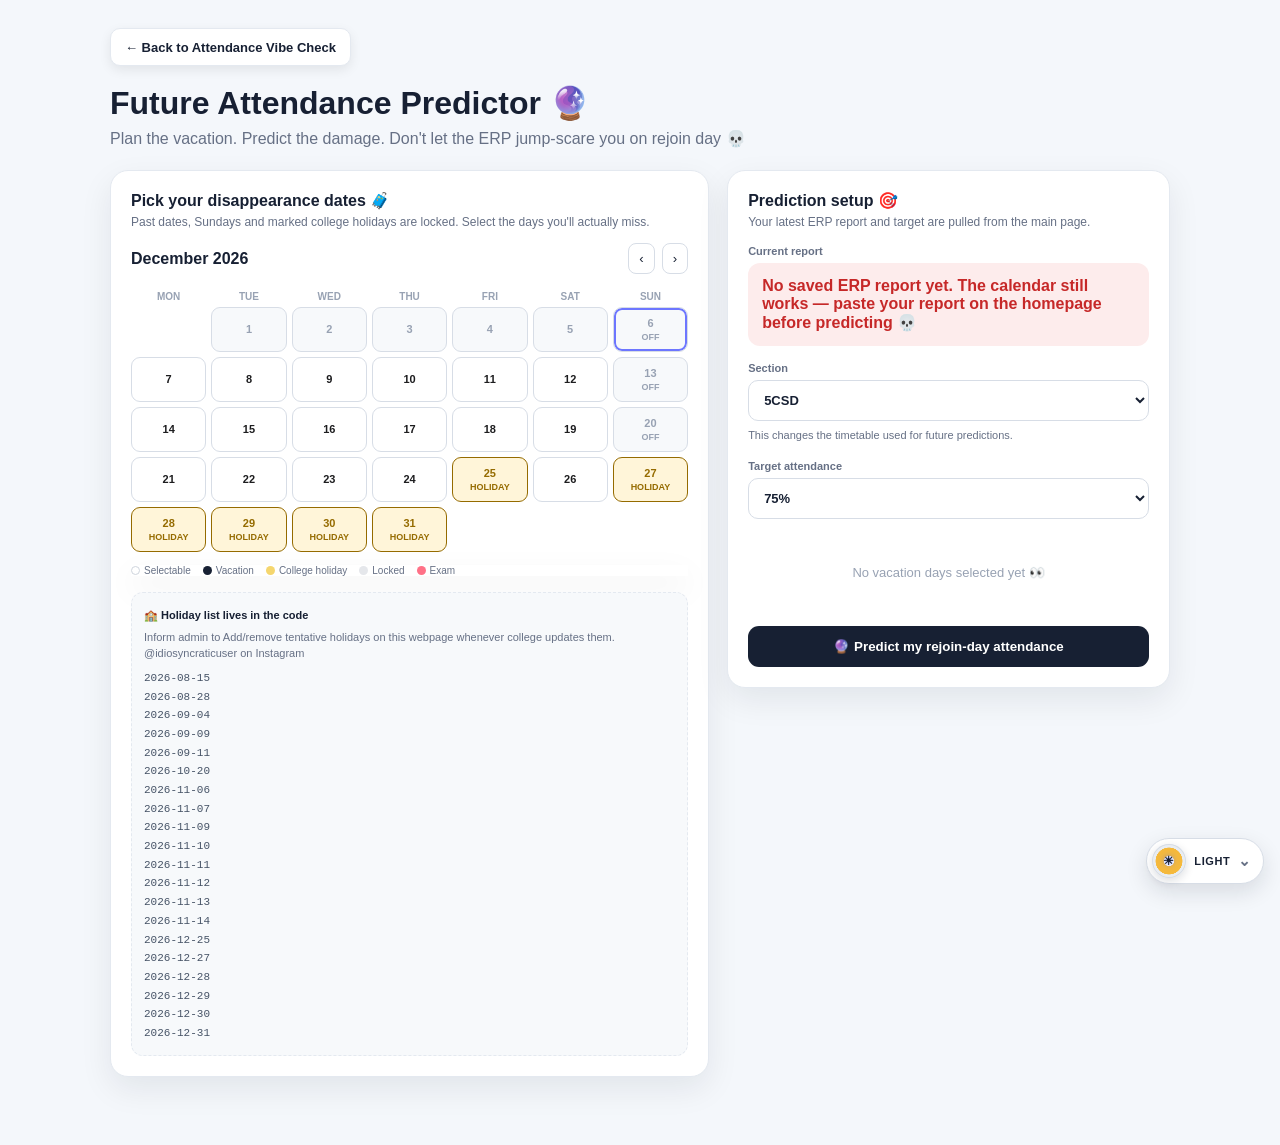
==== future_predictor.html @ 52fda9a0 "added cornhub theme" ====
<!doctype html>
<html lang="en">
  <head>
    <meta charset="UTF-8" />
    <meta name="viewport" content="width=device-width, initial-scale=1.0" />
    <title>Future Attendance Predictor 🔮</title>
    <link rel="icon" type="image/png" href="icon-512.png" />
    <link rel="apple-touch-icon" href="icon-512.png" />
    <link rel="manifest" href="manifest.json" />
    <meta name="theme-color" content="#172033" />
    <meta name="mobile-web-app-capable" content="yes" />
    <meta name="apple-mobile-web-app-capable" content="yes" />
    <script>!function(){try{var t=localStorage.getItem("attendanceVibeTheme");if(t==="night")t="dark";if(!["light","dark","iron-man","captain-america","thanos","cornhub"].includes(t))t=null}catch(e){}document.documentElement.dataset.theme=t||((matchMedia&&matchMedia("(prefers-color-scheme: dark)").matches)?"dark":"light");document.documentElement.classList.add("theme-booting")}();</script>
    <style>
      * {
        box-sizing: border-box;
      }
      body {
        margin: 0;
        font-family:
          Inter,
          Segoe UI,
          Arial,
          sans-serif;
        background: #f4f7fb;
        color: #172033;
      }
      .container {
        max-width: 1100px;
        margin: auto;
        padding: 28px 20px 50px;
      }
      .back {
        display: inline-block;
        color: #667085;
        text-decoration: none;
        font-size: 13px;
        font-weight: 700;
        margin-bottom: 18px;
      }
      h1 {
        margin: 0;
        font-size: 32px;
      }
      .subtitle {
        margin: 7px 0 22px;
        color: #667085;
      }
      .panel {
        background: white;
        border: 1px solid #e4e9f0;
        border-radius: 18px;
        padding: 20px;
        box-shadow: 0 5px 18px rgba(16, 24, 40, 0.06);
      }
      .grid {
        display: grid;
        grid-template-columns: 1.15fr 0.85fr;
        gap: 18px;
        align-items: start;
      }
      .section-title {
        font-size: 16px;
        font-weight: 800;
        margin-bottom: 5px;
      }
      .section-sub {
        font-size: 12px;
        color: #667085;
        margin-bottom: 14px;
      }
      .calendar-head {
        display: flex;
        justify-content: space-between;
        align-items: center;
        margin-bottom: 12px;
      }
      .month-title {
        font-weight: 800;
      }
      .month-buttons {
        display: flex;
        gap: 7px;
      }
      .month-buttons button {
        border: 1px solid #dfe4eb;
        background: #fff;
        border-radius: 8px;
        padding: 7px 10px;
        cursor: pointer;
      }
      .weekdays,
      .calendar {
        display: grid;
        grid-template-columns: repeat(7, 1fr);
        gap: 5px;
      }
      .weekdays div {
        text-align: center;
        font-size: 10px;
        font-weight: 800;
        color: #98a2b3;
        padding: 5px 0;
      }
      .day {
        min-height: 45px;
        border: 1px solid #e4e9f0;
        background: #fff;
        border-radius: 9px;
        cursor: pointer;
        display: flex;
        flex-direction: column;
        align-items: center;
        justify-content: center;
        font-size: 12px;
        font-weight: 700;
        position: relative;
      }
      .day:hover:not(.disabled) {
        border-color: #8c96ff;
        background: #f7f8ff;
      }
      .day.other {
        visibility: hidden;
        pointer-events: none;
      }
      .day.disabled {
        background: #f5f6f8;
        color: #b4bac4;
        cursor: not-allowed;
      }
      .day.today {
        box-shadow: inset 0 0 0 2px #6d76ff;
      }
      .day.selected {
        background: #172033;
        color: white;
        border-color: #172033;
      }
      .day.holiday {
        background: #fff5d9;
        color: #956b00;
        border-color: #efd88e;
        cursor: not-allowed;
      }
      .day small {
        font-size: 8px;
        margin-top: 2px;
        font-weight: 700;
      }
      .legend {
        display: flex;
        gap: 12px;
        flex-wrap: wrap;
        margin-top: 13px;
        font-size: 10px;
        color: #667085;
      }
      .dot {
        width: 9px;
        height: 9px;
        border-radius: 50%;
        display: inline-block;
        margin-right: 4px;
        vertical-align: -1px;
      }
      .dot.available {
        background: #fff;
        border: 1px solid #cfd5dd;
      }
      .dot.selected {
        background: #172033;
      }
      .dot.holiday {
        background: #f5d66e;
      }
      .dot.disabled {
        background: #e5e7eb;
      }
      .holiday-box {
        margin-top: 16px;
        padding: 12px;
        border-radius: 12px;
        background: #f8fafc;
        border: 1px dashed #d7dde6;
      }
      .holiday-box code {
        display: block;
        margin-top: 7px;
        font-size: 11px;
        line-height: 1.7;
        color: #475467;
        white-space: pre-wrap;
      }
      .note {
        font-size: 11px;
        color: #667085;
        line-height: 1.45;
        margin-top: 7px;
      }
      .field {
        margin-top: 16px;
      }
      label {
        display: block;
        font-size: 11px;
        color: #667085;
        font-weight: 800;
        margin-bottom: 6px;
      }
      select {
        width: 100%;
        padding: 11px;
        border: 1px solid #d7dde6;
        border-radius: 10px;
        background: #fff;
        font:
          700 13px Inter,
          Segoe UI,
          Arial,
          sans-serif;
        color: #172033;
      }
      .selected-list {
        margin-top: 16px;
        max-height: 185px;
        overflow: auto;
      }
      .selected-date {
        display: flex;
        justify-content: space-between;
        padding: 8px 0;
        border-bottom: 1px solid #edf0f3;
        font-size: 12px;
      }
      .selected-date span:last-child {
        color: #667085;
      }
      .run {
        width: 100%;
        border: 0;
        border-radius: 11px;
        padding: 13px;
        margin-top: 16px;
        background: #172033;
        color: white;
        font-weight: 800;
        cursor: pointer;
      }
      .run:hover {
        opacity: 0.92;
      }
      .empty {
        padding: 30px 10px;
        text-align: center;
        color: #98a2b3;
        font-size: 13px;
      }
      .result {
        margin-top: 18px;
      }
      .hero {
        display: grid;
        grid-template-columns: 1fr 1fr 1fr;
        gap: 10px;
        margin-bottom: 14px;
      }
      .stat {
        background: #f7f9fb;
        border-radius: 12px;
        padding: 13px;
      }
      .stat small {
        display: block;
        color: #667085;
        font-size: 10px;
        margin-bottom: 4px;
      }
      .stat b {
        font-size: 20px;
      }
      .status {
        padding: 14px;
        border-radius: 12px;
        font-weight: 800;
        margin-bottom: 14px;
      }
      .safe {
        background: #e8f7ee;
        color: #138a45;
      }
      .danger {
        background: #fdecec;
        color: #c62828;
      }
      .warn {
        background: #fff5d9;
        color: #956b00;
      }
      .roast {
        padding: 12px;
        border-radius: 11px;
        background: #172033;
        color: white;
        font-size: 12px;
        font-weight: 800;
        text-align: center;
        margin-bottom: 14px;
      }
      .report-title {
        font-weight: 800;
        margin: 20px 0 10px;
      }
      .cards {
        display: grid;
        grid-template-columns: repeat(auto-fit, minmax(300px, 1fr));
        gap: 12px;
      }
      .card {
        background: #fff;
        border: 1px solid #e4e9f0;
        border-radius: 15px;
        padding: 14px;
        display: grid;
        grid-template-rows: 72px 135px auto;
        overflow: hidden;
      }
      .card-top {
        display: grid;
        grid-template-columns: minmax(0, 1fr) auto;
        gap: 8px;
        min-width: 0;
      }
      .code {
        font-size: 10px;
        color: #667085;
        font-weight: 800;
      }
      .name {
        font-size: 14px;
        font-weight: 800;
        line-height: 1.25;
        height: 38px;
        overflow: hidden;
        display: -webkit-box;
        -webkit-line-clamp: 2;
        -webkit-box-orient: vertical;
      }
      .type {
        font-size: 10px;
        color: #667085;
        margin-top: 3px;
      }
      .badge {
        font-size: 9px;
        font-weight: 800;
        padding: 5px 7px;
        border-radius: 999px;
        height: max-content;
        white-space: nowrap;
      }
      .badge.safe {
        background: #e8f7ee;
        color: #138a45;
      }
      .badge.danger {
        background: #fdecec;
        color: #c62828;
      }
      .chart-row {
        display: grid;
        grid-template-columns: 112px 1fr;
        align-items: center;
        gap: 12px;
        border-top: 1px solid #edf0f3;
        border-bottom: 1px solid #edf0f3;
      }
      .donut {
        width: 108px;
        height: 108px;
        border-radius: 50%;
        position: relative;
      }
      .donut:after {
        content: "";
        position: absolute;
        inset: 13px;
        background: white;
        border-radius: 50%;
      }
      .donut-text {
        position: absolute;
        inset: 0;
        display: flex;
        align-items: center;
        justify-content: center;
        z-index: 2;
        font-size: 14px;
        font-weight: 800;
        white-space: nowrap;
      }
      .metric {
        display: flex;
        justify-content: space-between;
        gap: 7px;
        margin: 6px 0;
        font-size: 11px;
      }
      .metric span {
        color: #667085;
      }
      .metric b {
        white-space: nowrap;
      }
      .progress {
        height: 7px;
        background: #edf0f3;
        border-radius: 20px;
        overflow: hidden;
        margin-top: 8px;
      }
      .progress div {
        height: 100%;
        border-radius: 20px;
      }
      .action {
        display: grid;
        grid-template-columns: 1fr 1fr;
        gap: 7px;
        padding-top: 10px;
      }
      .action-box {
        background: #f7f9fb;
        border-radius: 10px;
        padding: 9px;
        min-height: 54px;
      }
      .action-box small {
        display: block;
        color: #667085;
        font-size: 9px;
        margin-bottom: 3px;
      }
      .action-box strong {
        font-size: 12px;
      }
      .footer-note {
        margin-top: 18px;
        font-size: 10px;
        color: #98a2b3;
        line-height: 1.5;
      }
      @media (max-width: 800px) {
        .grid {
          grid-template-columns: 1fr;
        }
      }
      @media (max-width: 520px) {
        .container {
          padding: 20px 13px 40px;
        }
        h1 {
          font-size: 27px;
        }
        .hero {
          grid-template-columns: 1fr 1fr;
        }
        .cards {
          grid-template-columns: 1fr;
        }
        .day {
          min-height: 40px;
        }
      }
      .day.exam{
    background:#21151a;
    color:#ff7187;
    border-color:#61303b;
}

.day.exam:hover{
    background:#2b1920;
    border-color:#ff5570;
}

.day.exam small{
    font-size:10px;
    margin-top:2px;
}
/* Calendar visibility + exam dates */

.calendar .day{
    position:relative !important;
    display:flex !important;
    flex-direction:column !important;
    align-items:center !important;
    justify-content:center !important;
    color:#1d1d1f !important;
    background:#ffffff !important;
    font-size:11px !important;
    font-weight:750 !important;
    line-height:1 !important;
}

.calendar .day span{
    display:block !important;
    color:#1d1d1f !important;
    font-size:11px !important;
    font-weight:750 !important;
}

.calendar .day small{
    display:block !important;
    margin-top:4px !important;
    font-size:9px !important;
    line-height:1 !important;
}

/* Locked dates */

.calendar .day.disabled{
    color:#a5a8af !important;
    background:#f0f1f3 !important;
}

.calendar .day.disabled span{
    color:#a5a8af !important;
}

/* College holidays */

.calendar .day.holiday{
    color:#80651d !important;
    background:#fff8dc !important;
    border-color:#e6d27c !important;
}

.calendar .day.holiday span{
    color:#80651d !important;
}

/* 💀 EXAM DAYS */

.calendar .day.exam{
    color:#b52f48 !important;
    background:#fff0f3 !important;
    border-color:#ff9aac !important;
    cursor:not-allowed !important;
}

.calendar .day.exam span{
    color:#b52f48 !important;
}

.calendar .day.exam small{
    font-size:11px !important;
}

.calendar .day.exam:hover{
    background:#fff0f3 !important;
    transform:none !important;
}

/* Selected vacation */

.calendar .day.selected,
.calendar .day.selected span{
    color:#ffffff !important;
    background:#171a22 !important;
}

.calendar .day.selected small{
    color:#ffffff !important;
}
.exam-dot{
    background:#ff7187;
}
    </style>
    <link rel="stylesheet" href="theme.css" />
  </head>
  <body>
    <div class="container">
      <a class="back" href="index.html">← Back to Attendance Vibe Check</a>
      <h1>Future Attendance Predictor 🔮</h1>
      <p class="subtitle">
        Plan the vacation. Predict the damage. Don't let the ERP jump-scare you
        on rejoin day 💀
      </p>

      <div class="grid">
        <section class="panel">
          <div class="section-title">Pick your disappearance dates 🧳</div>
          <div class="section-sub">
            Past dates, Sundays and marked college holidays are locked. Select
            the days you'll actually miss.
          </div>

          <div class="calendar-head">
            <div id="monthTitle" class="month-title"></div>
            <div class="month-buttons">
              <button onclick="changeMonth(-1)">‹</button>
              <button onclick="changeMonth(1)">›</button>
            </div>
          </div>
          <div class="weekdays">
            <div>MON</div>
            <div>TUE</div>
            <div>WED</div>
            <div>THU</div>
            <div>FRI</div>
            <div>SAT</div>
            <div>SUN</div>
          </div>
          <div id="calendar" class="calendar"></div>

          <div class="legend">
            <span><i class="dot available"></i>Selectable</span>
            <span><i class="dot selected"></i>Vacation</span>
            <span><i class="dot holiday"></i>College holiday</span>
            <span><i class="dot disabled"></i>Locked</span>
            <span><i class="dot exam-dot"></i>Exam</span>
          </div>

          <div class="holiday-box">
            <b style="font-size: 11px">🏫 Holiday list lives in the code</b>
            <div class="note">
              Inform admin to Add/remove tentative holidays on this webpage whenever college
              updates them. @idiosyncraticuser on Instagram
            </div>
            <code id="holidayPreview"></code>
          </div>
        </section>

        <section class="panel">
          <div class="section-title">Prediction setup 🎯</div>
          <div class="section-sub">
            Your latest ERP report and target are pulled from the main page.
          </div>

          <div class="field">
            <label>Current report</label>
            <div id="reportStatus" class="status warn">
              Checking your saved attendance...
            </div>
            <div id="storageHint" class="note" style="display: none"></div>
          </div>

          <div class="field">
            <label>Section</label>
            <select id="sectionSelect">
              <option value="5CSD">5CSD</option>
              <option value="5CSE">5CSE</option>
            </select>
            <div class="note">
              This changes the timetable used for future predictions.
            </div>
          </div>

          <div class="field">
            <label>Target attendance</label>
            <select id="targetSelect">
              <option value="75">75%</option>
              <option value="80">80%</option>
              <option value="85">85%</option>
              <option value="90">90%</option>
              <option value="95">95%</option>
              <option value="custom">Custom</option>
            </select>
          </div>

          <div class="selected-list" id="selectedList"></div>
          <button class="run" onclick="predict()">
            🔮 Predict my rejoin-day attendance
          </button>
        </section>
      </div>

      <div id="result" class="result"></div>
    </div>

    <script src="theme.js"></script>
    <script>
      // ================================
      // EDIT THIS LIST WHEN COLLEGE ADDS
      // OR REMOVES A HOLIDAY.
      // Format: YYYY-MM-DD
      // ================================
      const COLLEGE_HOLIDAYS = [
        "2026-08-15",
        "2026-08-28",
        "2026-09-04",
        "2026-09-09",
        "2026-09-11",
        "2026-10-20",
        "2026-11-06",
        "2026-11-07",
        "2026-11-09",
        "2026-11-10",
        "2026-11-11",
        "2026-11-12",
        "2026-11-13",
        "2026-11-14",
        "2026-12-25",
        "2026-12-27",
        "2026-12-28",
        "2026-12-29",
        "2026-12-30",
        "2026-12-31",
    ];
      
      const EXAM_DATES = [
        "2026-09-07",
        "2026-09-08",
        "2026-09-10",
        
      ];

      // Your approved 30-hour weekly timetable.
      // Labs are 2 hr except ITR Lab = 1 hr.
      const TIMETABLES = {
        "5CSD": {
          1: [
            ["CSUP521", "Lab", 2],
            ["CRT", "Lab", 2],
            ["CSUL503", "Lecture", 1],
            ["CSUL511", "Lecture", 1],
          ],
          2: [
            ["CSUL504", "Lecture", 1],
            ["CSUL501", "Lecture", 1],
            ["CSUL502", "Lecture", 1],
            ["CRT", "Lab", 2],
          ],
          3: [
            ["CSUL511", "Lecture", 1],
            ["CSUL503", "Lecture", 1],
            ["CSUP522", "Lab", 2],
          ],
          4: [
            ["CSUL511", "Lecture", 1],
            ["CSUL501", "Lecture", 1],
            ["CSUL504", "Lecture", 1],
            ["CSUP520", "Lab", 2],
            ["CEUL560.1", "Lecture", 1],
          ],
          5: [
            ["CSUL501", "Lecture", 1],
            ["CSUT530", "Lab", 1],
            ["CSUL503", "Lecture", 1],
            ["CSUL502", "Lecture", 1],
            ["CEUL560.1", "Lecture", 1],
          ],
          6: [
            ["CRT", "Lab", 2],
            ["CSUL502", "Lecture", 1],
            ["CEUL560.1", "Lecture", 1],
          ],
        },
        "5CSE": {
          1: [
            ["CSUL501", "Lecture", 1],
            ["CSUL511", "Lecture", 1],
            ["CSUL502", "Lecture", 1],
            ["CRT", "Lab", 2],
          ],
          2: [
            ["CSUL503", "Lecture", 1],
            ["CSUL511", "Lecture", 1],
            ["CRT", "Lab", 2],
            ["CSUP522", "Lab", 2],
          ],
          3: [
            ["CSUP521", "Lab", 2],
            ["CSUL511", "Lecture", 1],
          ],
          4: [
            ["CSUL501", "Lecture", 1],
            ["CSUL503", "Lecture", 1],
            ["CSUT530", "Lab", 1],
            ["CRT", "Lab", 2],
            ["CEUL560.1", "Lecture", 1],
          ],
          5: [
            ["CSUL503", "Lecture", 1],
            ["CSUL502", "Lecture", 1],
            ["CSUL501", "Lecture", 1],
            ["CSUL504", "Lecture", 1],
            ["CEUL560.1", "Lecture", 1],
          ],
          6: [
            ["CSUP520", "Lab", 2],
            ["CSUL504", "Lecture", 1],
            ["CSUL502", "Lecture", 1],
            ["CEUL560.1", "Lecture", 1],
          ],
        },
      };

      function safeGet(key, fallback = null) {
        try {
          const value = localStorage.getItem(key);
          return value === null ? fallback : value;
        } catch (error) {
          console.warn("Storage read failed:", error);
          return fallback;
        }
      }
      function safeSet(key, value) {
        try {
          localStorage.setItem(key, value);
          return true;
        } catch (error) {
          console.warn("Storage write failed:", error);
          return false;
        }
      }
      function loadSavedSubjects() {
        try {
          const raw = safeGet("attendanceVibeSubjects", "[]");
          const parsed = JSON.parse(raw || "[]");
          return Array.isArray(parsed) ? parsed : [];
        } catch (error) {
          console.warn("Could not read saved attendance:", error);
          return [];
        }
      }
      function loadSavedTarget() {
        const raw = Number(safeGet("attendanceVibeTarget", "75"));
        return Number.isFinite(raw) && raw > 0 && raw <= 100 ? raw : 75;
      }
      const savedSubjects = loadSavedSubjects();
      let target = loadSavedTarget();
      let selectedSection = safeGet("attendanceVibeSection", "5CSD");
      if (!TIMETABLES[selectedSection]) selectedSection = "5CSD";
      let selectedDates = new Set();
      let viewDate = new Date();
      viewDate.setDate(1);

      let targetSelect = null;

      function localKey(d) {
        const y = d.getFullYear(),
          m = String(d.getMonth() + 1).padStart(2, "0"),
          day = String(d.getDate()).padStart(2, "0");
        return `${y}-${m}-${day}`;
      }
      function today() {
        const d = new Date();
        d.setHours(0, 0, 0, 0);
        return d;
      }
      function isSunday(d) {
        return d.getDay() === 0;
      }
      function isHoliday(key) {
        return COLLEGE_HOLIDAYS.includes(key);
      }
      function isBeforeToday(d) {
        return d < today();
      }

      function renderCalendar(){
    const year=viewDate.getFullYear();
    const month=viewDate.getMonth();

    document.getElementById("monthTitle").textContent=
        viewDate.toLocaleString("en-IN",{month:"long",year:"numeric"});

    const calendar=document.getElementById("calendar");
    calendar.innerHTML="";

    const first=new Date(year,month,1);
    const mondayIndex=(first.getDay()+6)%7;
    const days=new Date(year,month+1,0).getDate();

    // Empty cells before the first day of the month
    for(let i=0;i<mondayIndex;i++){
        const blank=document.createElement("div");
        blank.className="day other";
        calendar.appendChild(blank);
    }

    // Calendar dates
    for(let day=1;day<=days;day++){
        const d=new Date(year,month,day);
        d.setHours(0,0,0,0);

        const key=localKey(d);

        const cell=document.createElement("button");
        cell.className="day";

        const holiday=isHoliday(key);
        const exam=EXAM_DATES.includes(key);
        const sunday=isSunday(d);
        const past=isBeforeToday(d);

        /*
         * Locked dates:
         * - Past dates
         * - Sundays
         * - College holidays
         * - Exam dates
         */
        const disabled=past||sunday||holiday||exam;

        // Today marker
        if(key===localKey(today())){
            cell.classList.add("today");
        }

        // Show date + special marker
        if(holiday){
            cell.classList.add("holiday");
            cell.innerHTML=`
                <span>${day}</span>
                <small>HOLIDAY</small>
            `;
        }else if(exam){
            cell.classList.add("exam");
            cell.innerHTML=`
                <span>${day}</span>
                <small>💀</small>
            `;
        }else if(sunday){
            cell.classList.add("disabled");
            cell.innerHTML=`
                <span>${day}</span>
                <small>OFF</small>
            `;
        }else if(past){
            cell.classList.add("disabled");
            cell.innerHTML=`
                <span>${day}</span>
            `;
        }else{
            cell.innerHTML=`
                <span>${day}</span>
            `;
        }

        // Selected vacation day
        if(selectedDates.has(key)){
            cell.classList.add("selected");
        }

        // Only selectable dates get a click handler
        if(!disabled){
            cell.onclick=()=>{
                if(selectedDates.has(key)){
                    selectedDates.delete(key);
                }else{
                    selectedDates.add(key);
                }

                renderCalendar();
                renderSelected();
            };
        }else{
            cell.disabled=true;
        }

        calendar.appendChild(cell);
    }

    // Holiday list preview
    document.getElementById("holidayPreview").textContent=
        COLLEGE_HOLIDAYS.length
            ? COLLEGE_HOLIDAYS.join("\n")
            : "No holidays marked.";
}
      function changeMonth(delta) {
        const next = new Date(
          viewDate.getFullYear(),
          viewDate.getMonth() + delta,
          1,
        );
        const min = new Date(today().getFullYear(), today().getMonth(), 1);
        if (next < min) return;
        viewDate = next;
        renderCalendar();
      }

      function getTarget() {
        if (targetSelect.value === "custom") {
          const v = Number(
            prompt("Enter target attendance %:", String(target)),
          );
          if (v > 0 && v <= 100) {
            target = v;
            safeSet("attendanceVibeTarget", String(target));
          }
          return target;
        }
        target = Number(targetSelect.value);
        safeSet("attendanceVibeTarget", String(target));
        return target;
      }

      function initSectionSelect() {
        const sectionSelect = document.getElementById("sectionSelect");
        if (!sectionSelect) return;
        sectionSelect.value = selectedSection;
        sectionSelect.addEventListener("change", () => {
          selectedSection = sectionSelect.value;
          safeSet("attendanceVibeSection", selectedSection);
          renderCalendar();
          renderSelected();
          document.getElementById("result").innerHTML = "";
        });
      }

      function initTargetSelect() {
        targetSelect = document.getElementById("targetSelect");
        if (!targetSelect) return;
        if ([75, 80, 85, 90, 95].includes(target))
          targetSelect.value = String(target);
        else targetSelect.value = "custom";
        targetSelect.addEventListener("change", () => getTarget());
      }

      function renderSelected() {
        const box = document.getElementById("selectedList");
        const keys = [...selectedDates].sort();
        if (!keys.length) {
          box.innerHTML =
            '<div class="empty">No vacation days selected yet 👀</div>';
          return;
        }
        box.innerHTML = keys
          .map((key) => {
            const d = new Date(key + "T00:00:00");
            const weekday = d.toLocaleString("en-IN", { weekday: "short" });
            const classes =
              TIMETABLES[selectedSection][((d.getDay() + 6) % 7) + 1] || [];
            const hours = classes
              .filter((c) => c[0] !== "OPEN_ELECTIVE")
              .reduce((a, c) => a + c[2], 0);
            return `<div class="selected-date"><span>${weekday}, ${d.toLocaleDateString("en-IN", { day: "numeric", month: "short" })}</span><span>${hours} hr absent 💀</span></div>`;
          })
          .join("");
      }

      function findSubject(code) {
        const wanted = code.toLowerCase();
        return savedSubjects.find(
          (s) => String(s.code).toLowerCase() === wanted,
        );
      }

      function baseStats(s) {
        const attended = s.present + s.od + s.makeup;
        const total = s.present + s.od + s.absent;
        return { attended, total };
      }
      function calcFuture() {
        const selected = [...selectedDates].sort();
        const lastVacation = selected.length
          ? new Date(selected[selected.length - 1] + "T00:00:00")
          : null;
        const startDate = today();
        startDate.setDate(startDate.getDate() + 1); // ERP already contains today's report.

        const future = new Map();
        let futureAttendedHours = 0;
        let missedHours = 0;

        function addSubject(code, type, hours, kind, dateKey) {
          if (!future.has(code)) {
            future.set(code, { attended: 0, missed: 0, type, days: [] });
          }
          const item = future.get(code);
          if (kind === "attended") {
            item.attended += hours;
          } else {
            item.missed += hours;
          }
          item.days.push({ date: dateKey, hours, kind });
        }

        if (lastVacation && startDate <= lastVacation) {
          const cursor = new Date(startDate);
          while (cursor <= lastVacation) {
            const key = localKey(cursor);
            const jsDay = cursor.getDay();
            const dayNumber = jsDay === 0 ? 7 : jsDay;

            // Sundays and college holidays have no classes/attendance impact.
            if(jsDay!==0&&!isHoliday(key)&&!EXAM_DATES.includes(key)){
              const isSelected = selectedDates.has(key);
              const classes = TIMETABLES[selectedSection][dayNumber] || [];

              classes.forEach(([code, type, hours]) => {
                if (isSelected) {
                  missedHours += hours;
                  addSubject(code, type, hours, "missed", key);
                } else {
                  futureAttendedHours += hours;
                  addSubject(code, type, hours, "attended", key);
                }
              });
            }
            cursor.setDate(cursor.getDate() + 1);
          }
        }

        const projected = savedSubjects.map((s) => {
          const base = baseStats(s);
          const item = future.get(s.code) || { attended: 0, missed: 0 };
          const predictedAttended = base.attended + item.attended;
          const predictedTotal = base.total + item.attended + item.missed;
          const pct = predictedTotal
            ? (predictedAttended / predictedTotal) * 100
            : 0;

          return {
            ...s,
            currentAttended: base.attended,
            currentTotal: base.total,
            futureAttended: item.attended,
            missed: item.missed,
            attended: predictedAttended,
            total: predictedTotal,
            pct,
          };
        });

        const currentAttended = savedSubjects.reduce(
          (a, s) => a + baseStats(s).attended,
          0,
        );
        const currentTotal = savedSubjects.reduce(
          (a, s) => a + baseStats(s).total,
          0,
        );

        const predictedAttended = currentAttended + futureAttendedHours;
        const predictedTotal = currentTotal + futureAttendedHours + missedHours;
        const aggregate = predictedTotal
          ? (predictedAttended / predictedTotal) * 100
          : 0;

        return {
          projected,
          aggregate,
          missedHours,
          futureAttendedHours,
          currentAttended,
          currentTotal,
          predictedAttended,
          predictedTotal,
        };
      }

      function nextRejoinDate() {
        if (!selectedDates.size) return null;
        const latest = [...selectedDates].sort().pop();
        const d = new Date(latest + "T00:00:00");
        d.setDate(d.getDate() + 1);
        while(
    isSunday(d)||
    isHoliday(localKey(d))||
    EXAM_DATES.includes(localKey(d))
){
    d.setDate(d.getDate()+1);
}
        return d;
      }

      function roast(aggregate, atRisk) {
        if (atRisk > 0)
          return [
            "BRO YOUR VACATION JUST COOKED A LAB 💀",
            "Vacation itinerary: fun. Attendance itinerary: ICU 😭",
            "The ERP is about to ruin the post-vacation mood 🚨",
          ][Math.floor(Math.random() * 3)];
        if (aggregate >= target)
          return [
            "Vacation approved by the Attendance Department™ 🗿",
            "Go touch grass. The attendance math survives 😮‍💨",
            "Holiday arc unlocked without academic consequences 😭",
          ][Math.floor(Math.random() * 3)];
        return [
          "Bro planned a vacation and accidentally planned an academic downfall 💀",
          "That vacation has consequences 😭",
          "The beach is calling. So is the attendance shortage 🚨",
        ][Math.floor(Math.random() * 3)];
      }

      function predict() {
        if (!savedSubjects.length) {
          document.getElementById("result").innerHTML =
            '<div class="status danger">Paste your latest ERP report on the homepage first 💀</div>';
          return;
        }
        if (!selectedDates.size) {
          document.getElementById("result").innerHTML =
            '<div class="status warn">Pick at least one day to disappear first 👀</div>';
          return;
        }

        const data = calcFuture();
        const rejoin = nextRejoinDate();
        const overall = data.aggregate;
        const labRisk = data.projected.filter(
          (s) => /lab/i.test(s.type) && s.pct < target,
        );
        const debarred = data.projected.filter((s) => {
          const lecture = /lecture/i.test(s.type);
          return /lab/i.test(s.type)
            ? s.pct < target
            : overall < target && s.pct < target;
        });

        const dateText = rejoin
          ? rejoin.toLocaleDateString("en-IN", {
              weekday: "long",
              day: "numeric",
              month: "long",
            })
          : "—";

        const cards = data.projected
          .map((s) => {
            const debar = /lab/i.test(s.type)
              ? s.pct < target
              : overall < target && s.pct < target;
            const color = debar ? "#e5484d" : "#22a85a";
            const badge = debar
              ? "DEBARRED 💀"
              : s.pct < target
                ? "Below target, still safe 😮‍💨"
                : "W • You're chilling 😮‍💨";
            return `<article class="card">
            <div class="card-top">
                <div><div class="code">${s.code}</div><div class="name">${s.name}</div><div class="type">${s.type}</div></div>
                <div class="badge ${debar ? "danger" : "safe"}">${badge}</div>
            </div>
            <div class="chart-row">
                <div class="donut" style="background:conic-gradient(${color} ${Math.min(s.pct, 100)}%,#e9edf2 0)">
                    <div class="donut-text">${s.pct.toFixed(2)}%</div>
                </div>
                <div>
                    <div class="metric"><span>Predicted present</span><b>${s.attended} hr</b></div>
                    <div class="metric"><span>Future attended</span><b>+${s.futureAttended} hr</b></div>
                    <div class="metric"><span>Vacation absent</span><b>${s.missed} hr</b></div>
                    <div class="metric"><span>Predicted total</span><b>${s.total} hr</b></div>
                    <div class="progress"><div style="width:${Math.min(s.pct, 100)}%;background:${color}"></div></div>
                </div>
            </div>
            <div class="action">
                <div class="action-box"><small>Current → Predicted</small><strong>${s.currentTotal ? ((s.currentAttended / s.currentTotal) * 100).toFixed(2) : "0.00"}% → ${s.pct.toFixed(2)}%</strong></div>
                <div class="action-box"><small>${debar ? "Why you're cooked" : "Status"}</small><strong>${debar ? (/lab/i.test(s.type) ? "Lab <75%" : "Aggregate <75% + subject <75%") : "Safe"}</strong></div>
            </div>
        </article>`;
          })
          .join("");

        document.getElementById("result").innerHTML = `
        <div class="hero">
            <div class="stat"><small>Predicted aggregate</small><b>${overall.toFixed(2)}%</b></div>
            <div class="stat"><small>Future classes attended</small><b>${data.futureAttendedHours} hr</b></div>
            <div class="stat"><small>Vacation damage</small><b>${data.missedHours} hr</b></div>
        </div>
        <div class="status safe" style="margin-bottom:14px">
            📅 Assuming you attend every scheduled class you didn't select as leave, from tomorrow until your last vacation day.
            Rejoin: <b>${dateText}</b>
        </div>
        <div class="status ${labRisk.length || overall < target ? "danger" : "safe"}">
            ${labRisk.length ? `🚨 ${labRisk.length} lab${labRisk.length > 1 ? "s" : ""} below ${target}% — DEBARMENT ALERT.` : overall < target ? `💀 Aggregate falls below ${target}% — you're debarred.` : `😮‍💨 Aggregate survives ${target}%. Vacation damage contained.`}
        </div>
        <div class="roast">${roast(overall, labRisk.length)}</div>
        <div class="report-title">Predicted ERP on rejoin day 📋</div>
        <div class="cards">${cards}</div>
        <div class="footer-note">
            Calculation assumes the ERP report already includes today's attendance. From tomorrow through your last selected vacation date, every scheduled class you did NOT select as leave is assumed attended; selected scheduled classes become absent.
            College holidays contribute 0 hours. Sundays are disabled. Open-elective hours are temporarily excluded until elective ERP codes are configured. Lectures below ${target}% are only debarred when aggregate is also below ${target}%; labs must individually stay at ${target}%+.
        </div>`;
      }

      function initFuturePredictor() {
        try {
          initSectionSelect();
          initTargetSelect();
          renderCalendar();
          renderSelected();

          const reportStatus = document.getElementById("reportStatus");
          if (!savedSubjects.length) {
            reportStatus.className = "status danger";
            reportStatus.textContent =
              "No saved ERP report yet. The calendar still works — paste your report on the homepage before predicting 💀";
          } else {
            reportStatus.className = "status safe";
            reportStatus.textContent = `Loaded ${savedSubjects.length} subjects from your latest report 😮‍💨`;
          }

          try {
            localStorage.setItem("__attendance_test", "1");
            localStorage.removeItem("__attendance_test");
          } catch (error) {
            const hint = document.getElementById("storageHint");
            hint.style.display = "block";
            hint.textContent =
              "⚠️ Local storage is blocked in this browser/PWA. Open both pages from the same GitHub Pages site.";
          }
        } catch (error) {
          console.error("Future Predictor initialization error:", error);
          const status = document.getElementById("reportStatus");
          if (status) {
            status.className = "status danger";
            status.textContent =
              "Predictor hit an error while loading. Refresh once. If it persists, open the site from GitHub Pages rather than an old cached PWA.";
          }
          const calendar = document.getElementById("calendar");
          if (calendar) {
            calendar.innerHTML =
              '<div style="grid-column:1/-1;padding:20px;text-align:center;color:#c62828;font-size:12px">Calendar could not initialize.</div>';
          }
        }
      }

      if (document.readyState === "loading") {
        document.addEventListener("DOMContentLoaded", initFuturePredictor);
      } else {
        initFuturePredictor();
      }
    </script>
  </body>
</html>
---- theme.css ----
/* Theme tokens and visual overrides. The page-specific CSS remains responsible for layout. */
:root {
  --avc-bg: #f4f7fb;
  --avc-surface: #ffffff;
  --avc-surface-alt: #f7f9fb;
  --avc-text: #172033;
  --avc-muted: #667085;
  --avc-faint: #98a2b3;
  --avc-border: #e4e9f0;
  --avc-border-strong: #d7dde6;
  --avc-line: #edf0f3;
  --avc-primary: #172033;
  --avc-accent: #5b75f6;
  --avc-accent-soft: #eef0ff;
  --avc-safe: #138a45;
  --avc-safe-bg: #e8f7ee;
  --avc-danger: #c62828;
  --avc-danger-bg: #fdecec;
  --avc-warning: #956b00;
  --avc-warning-bg: #fff5d9;
  --avc-track: #e9edf2;
  --avc-shadow: 0 12px 32px rgba(16, 24, 40, 0.08);
  --avc-glow: rgba(91, 117, 246, 0.16);
}
html[data-theme="dark"] {
  --avc-bg: #0b1020;
  --avc-surface: #121a2b;
  --avc-surface-alt: #182237;
  --avc-text: #ecf3ff;
  --avc-muted: #aebbd1;
  --avc-faint: #7f8ba0;
  --avc-border: #28364e;
  --avc-border-strong: #3a4a64;
  --avc-line: #243149;
  --avc-primary: #dbe8ff;
  --avc-accent: #83a8ff;
  --avc-accent-soft: #1b2a4a;
  --avc-safe: #62d997;
  --avc-safe-bg: #133b2a;
  --avc-danger: #ff9298;
  --avc-danger-bg: #481f29;
  --avc-warning: #ffd37b;
  --avc-warning-bg: #493915;
  --avc-track: #2a3750;
  --avc-shadow: 0 18px 44px rgba(0, 0, 0, 0.28);
  --avc-glow: rgba(131, 168, 255, 0.22);
  --avc-decor: rgba(131, 168, 255, 0.1);
}
html[data-theme="iron-man"] {
  --avc-bg: #0c1116;
  --avc-surface: #151c22;
  --avc-surface-alt: #1e272e;
  --avc-text: #f2f5f6;
  --avc-muted: #a7b2b9;
  --avc-faint: #738089;
  --avc-border: #3b454b;
  --avc-border-strong: #667177;
  --avc-line: #2b353b;
  --avc-primary: #d93834;
  --avc-accent: #58ddf5;
  --avc-accent-soft: #172f39;
  --avc-safe: #74e5b8;
  --avc-safe-bg: #123d35;
  --avc-danger: #ff928c;
  --avc-danger-bg: #512526;
  --avc-warning: #f4c46a;
  --avc-warning-bg: #493817;
  --avc-track: #344147;
  --avc-shadow:
    0 16px 38px rgba(0, 0, 0, 0.42), 0 0 0 1px rgba(88, 221, 245, 0.05);
  --avc-glow: rgba(88, 221, 245, 0.28);
  --avc-decor: rgba(88, 221, 245, 0.13);
}
html[data-theme="spider-man"] {
  --avc-bg: #07152c;
  --avc-surface: #0e213f;
  --avc-surface-alt: #142d52;
  --avc-text: #f4f8ff;
  --avc-muted: #b3c5e0;
  --avc-faint: #7893b8;
  --avc-border: #2b5081;
  --avc-border-strong: #4b76ac;
  --avc-line: #24456f;
  --avc-primary: #d7283f;
  --avc-accent: #38a8ff;
  --avc-accent-soft: #152f58;
  --avc-safe: #70dfb0;
  --avc-safe-bg: #123f3a;
  --avc-danger: #ff9ca8;
  --avc-danger-bg: #542331;
  --avc-warning: #ffd376;
  --avc-warning-bg: #51401c;
  --avc-track: #294c78;
  --avc-shadow: 0 15px 36px rgba(0, 4, 18, 0.46);
  --avc-glow: rgba(56, 168, 255, 0.29);
  --avc-decor: rgba(215, 40, 63, 0.16);
}
html[data-theme="hulk"] {
  --avc-bg: #16121d;
  --avc-surface: #24202c;
  --avc-surface-alt: #312a3b;
  --avc-text: #f5f7ef;
  --avc-muted: #c4cbb8;
  --avc-faint: #8b967d;
  --avc-border: #596142;
  --avc-border-strong: #82905c;
  --avc-line: #414936;
  --avc-primary: #9de23c;
  --avc-accent: #c566f1;
  --avc-accent-soft: #303d20;
  --avc-safe: #b8eb5d;
  --avc-safe-bg: #2c4720;
  --avc-danger: #ff9cb1;
  --avc-danger-bg: #572938;
  --avc-warning: #ffd168;
  --avc-warning-bg: #55411d;
  --avc-track: #4a5338;
  --avc-shadow: 0 19px 0 rgba(5, 6, 4, 0.24), 0 25px 45px rgba(0, 0, 0, 0.43);
  --avc-glow: rgba(157, 226, 60, 0.3);
  --avc-decor: rgba(157, 226, 60, 0.12);
}
html[data-theme="thor"] {
  --avc-bg: #08162f;
  --avc-surface: #10264a;
  --avc-surface-alt: #18345f;
  --avc-text: #eff8ff;
  --avc-muted: #b1c9e5;
  --avc-faint: #7899c2;
  --avc-border: #426a9e;
  --avc-border-strong: #7199cd;
  --avc-line: #315988;
  --avc-primary: #d6e3ef;
  --avc-accent: #63c9ff;
  --avc-accent-soft: #173b6c;
  --avc-safe: #78e8cd;
  --avc-safe-bg: #104844;
  --avc-danger: #ff9fb2;
  --avc-danger-bg: #522840;
  --avc-warning: #f7d572;
  --avc-warning-bg: #51431d;
  --avc-track: #345c8c;
  --avc-shadow:
    0 15px 40px rgba(0, 9, 27, 0.46), 0 0 22px rgba(99, 201, 255, 0.08);
  --avc-glow: rgba(99, 201, 255, 0.34);
  --avc-decor: rgba(143, 205, 255, 0.14);
}
html[data-theme="captain-america"] {
  --cap-red: #d01025;
  --cap-red-dark: #8b0000;
  --cap-white: #e6e8ed;
  --cap-navy: #0d1b3a;
  --cap-navy-dark: #050b1a;
  --cap-silver: #c0c0c0;
  --cap-silver-light: #f8f9fa;
  --cap-energy: #00f0ff;
  --avc-bg: var(--cap-navy-dark);
  --avc-surface: #112940;
  --avc-surface-alt: #193753;
  --avc-text: #f5f8fb;
  --avc-muted: #b6c7d7;
  --avc-faint: #8198ac;
  --avc-border: #426582;
  --avc-border-strong: #6e91ad;
  --avc-line: #365873;
  --avc-primary: var(--cap-red);
  --avc-accent: var(--cap-energy);
  --avc-accent-soft: #243f5a;
  --avc-safe: #7ad9ba;
  --avc-safe-bg: #153f3a;
  --avc-danger: #ff9ba3;
  --avc-danger-bg: #552832;
  --avc-warning: #f4cf70;
  --avc-warning-bg: #51431e;
  --avc-track: #3b607d;
  --avc-shadow: 0 16px 38px rgba(0, 0, 0, 0.4);
  --avc-glow: rgba(0, 240, 255, 0.22);
  --avc-decor: rgba(208, 16, 37, 0.14);
}
html[data-theme="thanos"] {
  --avc-bg: #110d1c;
  --avc-surface: #211734;
  --avc-surface-alt: #302248;
  --avc-text: #fbf4ff;
  --avc-muted: #d2bee5;
  --avc-faint: #a18ab9;
  --avc-border: #674a86;
  --avc-border-strong: #9270b5;
  --avc-line: #51376f;
  --avc-primary: #c79a3e;
  --avc-accent: #ba71f4;
  --avc-accent-soft: #3b2457;
  --avc-safe: #8be2c4;
  --avc-safe-bg: #19463e;
  --avc-danger: #ff9ec6;
  --avc-danger-bg: #59223f;
  --avc-warning: #f3d86f;
  --avc-warning-bg: #54441a;
  --avc-track: #5a4177;
  --avc-shadow:
    0 20px 52px rgba(0, 0, 0, 0.52), 0 0 30px rgba(186, 113, 244, 0.1);
  --avc-glow: rgba(186, 113, 244, 0.34);
  --avc-decor: rgba(199, 154, 62, 0.14);
}
/* =========================================================
   THANOS — COSMIC DESIGN TOKENS
   ========================================================= */

html[data-theme="thanos"] {
  --thanos-space: #07050e;
  --thanos-violet: #1a0b2e;
  --thanos-purple: #3b1566;
  --thanos-gold: #c5a059;

  --thanos-power: #a020f0;
  --thanos-blue: #00bfff;
  --thanos-red: #ff2400;
  --thanos-yellow: #ffd700;
  --thanos-green: #00ff7f;
  --thanos-orange: #ff7f00;

  --thanos-white: #ffffff;
  --thanos-glow: rgba(186, 113, 244, 0.35);
  --thanos-gold-glow: rgba(197, 160, 89, 0.28);
}
html[data-theme="ultron"] {
  --avc-bg: #111316;
  --avc-surface: #1a1e22;
  --avc-surface-alt: #252b30;
  --avc-text: #eef1f2;
  --avc-muted: #bdc6c8;
  --avc-faint: #849093;
  --avc-border: #4b5659;
  --avc-border-strong: #778286;
  --avc-line: #364044;
  --avc-primary: #b72e36;
  --avc-accent: #cdd4d5;
  --avc-accent-soft: #30393d;
  --avc-safe: #8fd6bb;
  --avc-safe-bg: #193a32;
  --avc-danger: #ff9ea2;
  --avc-danger-bg: #54282c;
  --avc-warning: #e5ca78;
  --avc-warning-bg: #4a4122;
  --avc-track: #424c50;
  --avc-shadow: 0 17px 42px rgba(0, 0, 0, 0.52);
  --avc-glow: rgba(183, 46, 54, 0.32);
  --avc-decor: rgba(205, 212, 213, 0.09);
}

html,
body {
  min-height: 100%;
}
body {
  background: var(--avc-bg) !important;
  color: var(--avc-text) !important;
  transition:
    background-color 0.28s ease,
    color 0.22s ease;
}
.panel,
.input-panel,
.card,
.stat,
.legend {
  background: var(--avc-surface) !important;
  border-color: var(--avc-border) !important;
  box-shadow: var(--avc-shadow) !important;
}
.stat,
.action-box,
.target-box,
.holiday-box {
  background: var(--avc-surface-alt) !important;
  border-color: var(--avc-border) !important;
}
.subtitle,
.back,
.code,
.type,
.metric span,
.detail,
.note,
label,
.section-sub,
.legend,
.aggregate-sub,
.subject-roast,
.stat span,
.stat small,
.action-box small,
.target-label,
.selected-date span:last-child {
  color: var(--avc-muted) !important;
}
.weekdays div,
.footer-note,
.aggregate-empty,
.empty {
  color: var(--avc-faint) !important;
}
textarea,
select,
input,
.month-buttons button,
.day,
.calendar .day {
  background: var(--avc-surface) !important;
  color: var(--avc-text) !important;
  border-color: var(--avc-border-strong) !important;
}
textarea:focus,
select:focus,
input:focus {
  border-color: var(--avc-accent) !important;
  box-shadow: 0 0 0 3px var(--avc-glow) !important;
}
.input-actions button:not(.secondary),
.panel > button:not(.theme-toggle),
.run {
  background: var(--avc-primary) !important;
  color: var(--avc-surface) !important;
}
button.secondary {
  background: var(--avc-surface-alt) !important;
  color: var(--avc-text) !important;
}
.skip-link {
  background: var(--avc-safe-bg) !important;
  color: var(--avc-safe) !important;
}
.predictor-link {
  background: var(--avc-accent-soft) !important;
  color: var(--avc-accent) !important;
}
.safe,
.result.safe,
.aggregate-action.safe,
.badge.safe {
  background: var(--avc-safe-bg) !important;
  color: var(--avc-safe) !important;
}
.danger,
.result.danger,
.aggregate-action.danger,
.badge.danger {
  background: var(--avc-danger-bg) !important;
  color: var(--avc-danger) !important;
}
.warn {
  background: var(--avc-warning-bg) !important;
  color: var(--avc-warning) !important;
}
.roast {
  background: var(--avc-primary) !important;
  color: var(--avc-surface) !important;
}
.donut:after,
.aggregate-donut:after {
  background: var(--avc-surface) !important;
}
.progress {
  background: var(--avc-track) !important;
}
.chart-row,
.selected-date {
  border-color: var(--avc-line) !important;
}
.calendar .day.disabled,
.day.disabled {
  background: var(--avc-surface-alt) !important;
  color: var(--avc-faint) !important;
}
.calendar .day.disabled span {
  color: var(--avc-faint) !important;
}
.calendar .day.holiday {
  background: var(--avc-warning-bg) !important;
  color: var(--avc-warning) !important;
  border-color: var(--avc-warning) !important;
}
.calendar .day.holiday span {
  color: var(--avc-warning) !important;
}
.calendar .day.exam,
.day.exam {
  background: var(--avc-danger-bg) !important;
  color: var(--avc-danger) !important;
  border-color: var(--avc-danger) !important;
}
.calendar .day.exam span {
  color: var(--avc-danger) !important;
}
.calendar .day.selected,
.calendar .day.selected span,
.day.selected {
  background: var(--avc-primary) !important;
  color: var(--avc-surface) !important;
  border-color: var(--avc-primary) !important;
}

.theme-control {
  position: fixed;
  z-index: 20;
  right: max(16px, env(safe-area-inset-right));
  bottom: max(16px, env(safe-area-inset-bottom));
  font-family:
    Inter,
    Segoe UI,
    Arial,
    sans-serif;
}
.theme-toggle {
  --energy-x: 50%;
  --energy-y: 50%;
  appearance: none;
  display: flex;
  align-items: center;
  gap: 8px;
  min-height: 46px;
  padding: 5px 11px 5px 5px;
  border: 1px solid color-mix(in srgb, var(--avc-accent) 45%, var(--avc-border));
  border-radius: 999px;
  background:
    radial-gradient(
      90px circle at var(--energy-x) var(--energy-y),
      var(--avc-glow),
      transparent 68%
    ),
    color-mix(in srgb, var(--avc-surface) 90%, transparent);
  color: var(--avc-text);
  box-shadow:
    0 14px 34px rgba(0, 0, 0, 0.18),
    0 1px 0 rgba(255, 255, 255, 0.12) inset,
    0 0 0 1px var(--avc-glow);
  backdrop-filter: blur(18px) saturate(1.25);
  -webkit-backdrop-filter: blur(18px) saturate(1.25);
  cursor: pointer;
  font:
    750 11px/1 Inter,
    Segoe UI,
    Arial,
    sans-serif;
  letter-spacing: 0.055em;
  text-transform: uppercase;
  transition:
    transform 0.22s cubic-bezier(0.2, 0.8, 0.2, 1),
    box-shadow 0.22s ease,
    background-color 0.28s ease;
}
.theme-toggle:hover {
  transform: translateY(-2px) scale(1.015);
  box-shadow:
    0 17px 38px rgba(0, 0, 0, 0.22),
    0 0 23px var(--avc-glow);
}
.theme-toggle:active {
  transform: translateY(0) scale(0.97);
}
.theme-toggle[aria-expanded="true"] .theme-toggle__chevron {
  transform: rotate(180deg);
}
.theme-toggle:focus-visible,
.theme-option:focus-visible {
  outline: 2px solid var(--avc-accent);
  outline-offset: 3px;
}
.theme-toggle__core {
  display: grid;
  place-items: center;
  width: 34px;
  height: 34px;
  border-radius: 50%;
  background:
    radial-gradient(
      circle,
      #fff 0 8%,
      var(--avc-accent) 10% 17%,
      transparent 19% 30%,
      var(--avc-accent) 32% 36%,
      transparent 38%
    ),
    var(--avc-primary);
  color: var(--avc-text);
  box-shadow:
    0 0 16px var(--avc-glow),
    0 0 0 1px color-mix(in srgb, var(--avc-accent) 65%, transparent) inset;
}
.theme-toggle__icon {
  font-size: 12px;
  filter: drop-shadow(0 0 3px var(--avc-accent));
  animation: theme-icon-in 0.32s cubic-bezier(0.2, 0.9, 0.2, 1);
}
.theme-toggle__chevron {
  color: var(--avc-muted);
  font-size: 15px;
  line-height: 0;
  transition: transform 0.22s ease;
}
.theme-menu {
  position: absolute;
  right: 0;
  bottom: calc(100% + 12px);
  width: 236px;
  padding: 8px;
  border: 1px solid color-mix(in srgb, var(--avc-border) 82%, var(--avc-accent));
  border-radius: 18px;
  background: color-mix(in srgb, var(--avc-surface) 91%, transparent);
  box-shadow:
    0 22px 52px rgba(0, 0, 0, 0.25),
    0 1px 0 rgba(255, 255, 255, 0.1) inset;
  backdrop-filter: blur(22px) saturate(1.3);
  -webkit-backdrop-filter: blur(22px) saturate(1.3);
  transform-origin: bottom right;
  animation: theme-menu-in 0.2s cubic-bezier(0.2, 0.8, 0.2, 1);
}
.theme-menu[hidden] {
  display: none;
}
.theme-menu__heading {
  padding: 6px 8px 9px;
  color: var(--avc-text);
  font:
    800 11px/1.2 Inter,
    Segoe UI,
    Arial,
    sans-serif;
  letter-spacing: 0.06em;
  text-transform: uppercase;
}
.theme-menu__heading small {
  display: block;
  margin-top: 4px;
  color: var(--avc-muted);
  font-size: 10px;
  font-weight: 600;
  letter-spacing: 0;
  text-transform: none;
}
.theme-option {
  display: flex;
  align-items: center;
  gap: 10px;
  width: 100%;
  padding: 8px;
  border: 0;
  border-radius: 12px;
  background: transparent;
  color: var(--avc-muted);
  cursor: pointer;
  text-align: left;
  font:
    750 12px Inter,
    Segoe UI,
    Arial,
    sans-serif;
  transition:
    background-color 0.16s ease,
    transform 0.16s ease,
    color 0.16s ease;
}
.theme-option:hover {
  background: var(--avc-accent-soft);
  color: var(--avc-text);
  transform: translateX(-2px);
}
.theme-option[aria-checked="true"] {
  background: color-mix(in srgb, var(--avc-accent-soft) 82%, transparent);
  color: var(--avc-text);
}
.theme-option__preview {
  position: relative;
  flex: 0 0 28px;
  width: 28px;
  height: 28px;
  overflow: hidden;
  border: 1px solid rgba(255, 255, 255, 0.28);
  border-radius: 9px;
  box-shadow: 0 3px 9px rgba(0, 0, 0, 0.18) inset;
}
.theme-option__preview i {
  position: absolute;
  width: 15px;
  height: 15px;
  right: -4px;
  bottom: -4px;
  border-radius: 50%;
  background: rgba(255, 255, 255, 0.66);
}
.theme-option__preview--light {
  background: linear-gradient(135deg, #f8fbff 52%, #5b75f6 53%);
}
.theme-option__label {
  flex: 1;
}
.theme-option__label small {
  display: block;
  margin-top: 2px;
  color: var(--avc-muted);
  font-size: 10px;
  font-weight: 600;
}
.theme-option__check {
  opacity: 0;
  color: var(--avc-accent);
  font-size: 13px;
  transform: scale(0.7);
  transition:
    opacity 0.16s ease,
    transform 0.16s ease;
}
.theme-option[aria-checked="true"] .theme-option__check {
  opacity: 1;
  transform: scale(1);
}
.theme-sweep {
  position: fixed;
  z-index: 19;
  left: 0;
  top: 0;
  width: 100vw;
  height: 100vh;
  pointer-events: none;
  clip-path: circle(0 at var(--sweep-x) var(--sweep-y));
  animation: theme-sweep 0.48s cubic-bezier(0.2, 0.75, 0.2, 1) both;
}
.theme-control,
.theme-menu {
  isolation: isolate;
}
@keyframes theme-menu-in {
  from {
    opacity: 0;
    transform: translateY(8px) scale(0.96);
  }
  to {
    opacity: 1;
    transform: none;
  }
}
@keyframes theme-icon-in {
  from {
    opacity: 0;
    transform: rotate(-45deg) scale(0.55);
  }
  to {
    opacity: 1;
    transform: none;
  }
}
@keyframes theme-sweep {
  to {
    clip-path: circle(150vmax at var(--sweep-x) var(--sweep-y));
    opacity: 0;
  }
}

/* MCU universes: same layout, distinctly different environmental systems. */
html[data-theme]:not([data-theme="light"]) body {
  background:
    radial-gradient(900px 520px at 92% -10%, var(--avc-decor), transparent 62%),
    radial-gradient(720px 450px at -12% 104%, var(--avc-glow), transparent 70%),
    var(--avc-bg) !important;
}
html[data-theme]:not([data-theme="light"]) body::before {
  content: "";
  position: fixed;
  z-index: 0;
  inset: 0;
  pointer-events: none;
  opacity: 0.78;
  background-image:
    linear-gradient(
      90deg,
      transparent 49.5%,
      var(--avc-decor) 50%,
      transparent 50.5%
    ),
    linear-gradient(
      0deg,
      transparent 49.5%,
      var(--avc-decor) 50%,
      transparent 50.5%
    );
  background-size: 72px 72px;
  mask-image: linear-gradient(to bottom, black, transparent 72%);
}
html[data-theme]:not([data-theme="light"]) .container {
  position: relative;
  z-index: 1;
}
html[data-theme]:not([data-theme="light"]) .panel,
html[data-theme]:not([data-theme="light"]) .input-panel,
html[data-theme]:not([data-theme="light"]) .card {
  background-image: linear-gradient(
    135deg,
    rgba(255, 255, 255, 0.055),
    transparent 28%
  );
}
html[data-theme]:not([data-theme="light"]) .aggregate-donut,
html[data-theme]:not([data-theme="light"]) .donut {
  filter: drop-shadow(0 0 9px var(--avc-glow));
}
html[data-theme]:not([data-theme="light"]) .progress > div {
  background: linear-gradient(
    90deg,
    var(--avc-primary),
    var(--avc-accent)
  ) !important;
}
html[data-theme]:not([data-theme="light"]) .skip-link,
.predictor-link {
  box-shadow: 0 0 0 1px var(--avc-glow) inset;
}

html[data-theme="iron-man"] body::before {
  background-image:
    linear-gradient(
      90deg,
      transparent 49%,
      rgba(88, 221, 245, 0.13) 50%,
      transparent 51%
    ),
    linear-gradient(
      0deg,
      transparent 49%,
      rgba(217, 56, 52, 0.1) 50%,
      transparent 51%
    );
  background-size: 48px 48px;
  opacity: 0.65;
}
html[data-theme="iron-man"] .panel,
html[data-theme="iron-man"] .input-panel,
html[data-theme="iron-man"] .card {
  border-radius: 7px !important;
  border-color: #536169 !important;
  clip-path: polygon(
    0 0,
    calc(100% - 12px) 0,
    100% 12px,
    100% 100%,
    12px 100%,
    0 calc(100% - 12px)
  );
  box-shadow:
    var(--avc-shadow),
    inset 0 1px 0 rgba(88, 221, 245, 0.13) !important;
}
html[data-theme="iron-man"] .panel,
html[data-theme="iron-man"] .input-panel,
html[data-theme="iron-man"] .card {
  position: relative;
}
html[data-theme="iron-man"] .panel::before,
html[data-theme="iron-man"] .input-panel::before,
html[data-theme="iron-man"] .card::before {
  content: "STARK // ACTIVE";
  display: block;
  position: absolute;
  top: 8px;
  right: 14px;
  color: rgba(88, 221, 245, 0.46);
  font: 700 7px/1 monospace;
  letter-spacing: 0.12em;
  pointer-events: none;
}
html[data-theme="iron-man"] .input-actions button:not(.secondary),
html[data-theme="iron-man"] .panel > button,
html[data-theme="iron-man"] .run {
  background: linear-gradient(135deg, #c3282c, #e06043) !important;
  box-shadow:
    0 0 0 1px rgba(88, 221, 245, 0.32) inset,
    0 0 18px rgba(217, 56, 52, 0.2);
}
html[data-theme="iron-man"] .theme-toggle__core {
  animation: reactor-pulse 2.4s ease-in-out infinite;
}

html[data-theme="spider-man"] body::before {
  background-image:
    repeating-linear-gradient(
      28deg,
      transparent 0 28px,
      rgba(56, 168, 255, 0.14) 29px 30px,
      transparent 31px 58px
    ),
    repeating-linear-gradient(
      -28deg,
      transparent 0 28px,
      rgba(215, 40, 63, 0.12) 29px 30px,
      transparent 31px 58px
    );
  background-size: 92px 92px;
  opacity: 0.52;
}
html[data-theme="spider-man"] .panel,
html[data-theme="spider-man"] .input-panel,
html[data-theme="spider-man"] .card {
  border-color: rgba(73, 118, 172, 0.88) !important;
  box-shadow:
    var(--avc-shadow),
    inset 0 1px 0 rgba(56, 168, 255, 0.16) !important;
}
html[data-theme="spider-man"] .card:hover,
html[data-theme="spider-man"] .skip-link:hover,
html[data-theme="spider-man"] .predictor-link:hover {
  transform: translateY(-3px) rotate(-0.25deg);
  transition: transform 0.2s cubic-bezier(0.2, 0.95, 0.25, 1);
}
html[data-theme="spider-man"] .theme-toggle__core {
  box-shadow:
    0 0 0 2px var(--avc-primary),
    0 0 16px var(--avc-glow);
}

html[data-theme="hulk"] body::before {
  background-image:
    radial-gradient(
      circle at 20% 20%,
      rgba(157, 226, 60, 0.22) 0 1px,
      transparent 2px
    ),
    linear-gradient(
      130deg,
      transparent 48%,
      rgba(197, 102, 241, 0.12) 49%,
      transparent 51%
    );
  background-size:
    24px 24px,
    88px 88px;
  opacity: 0.58;
}
html[data-theme="hulk"] .panel,
html[data-theme="hulk"] .input-panel,
html[data-theme="hulk"] .card {
  border-width: 2px !important;
  border-radius: 10px !important;
  box-shadow:
    var(--avc-shadow),
    inset 0 1px rgba(157, 226, 60, 0.2) !important;
}
html[data-theme="hulk"] .input-actions button:not(.secondary),
html[data-theme="hulk"] .panel > button,
html[data-theme="hulk"] .run {
  color: #17200d !important;
  background: linear-gradient(135deg, #b8f256, #78c62c) !important;
  font-weight: 900 !important;
}
html[data-theme="hulk"] .theme-toggle:active,
html[data-theme="hulk"] button:active {
  transform: translateY(2px) scale(0.96);
}
html[data-theme="hulk"] .theme-toggle__core {
  animation: gamma-pulse 1.9s ease-in-out infinite;
}

html[data-theme="thor"] body::before {
  background-image:
    linear-gradient(
      112deg,
      transparent 45%,
      rgba(99, 201, 255, 0.32) 49%,
      transparent 51%
    ),
    linear-gradient(
      67deg,
      transparent 46%,
      rgba(214, 227, 239, 0.16) 49%,
      transparent 52%
    );
  background-size:
    170px 170px,
    230px 230px;
  opacity: 0.5;
}
html[data-theme="thor"] .panel,
html[data-theme="thor"] .input-panel,
html[data-theme="thor"] .card {
  border-color: rgba(113, 153, 205, 0.83) !important;
  box-shadow:
    var(--avc-shadow),
    0 0 15px rgba(99, 201, 255, 0.1),
    inset 0 1px rgba(214, 227, 239, 0.18) !important;
}
html[data-theme="thor"] .card:hover,
html[data-theme="thor"] .panel:hover {
  border-color: var(--avc-accent) !important;
  box-shadow:
    var(--avc-shadow),
    0 0 22px var(--avc-glow) !important;
}
.theme-sweep--lightning {
  background: linear-gradient(
    110deg,
    transparent 43%,
    #dff7ff 48%,
    #63c9ff 50%,
    transparent 54%
  ) !important;
  animation-duration: 0.36s;
}

html[data-theme="captain-america"] body::before {
  background-image: repeating-radial-gradient(
    circle at 88% 12%,
    transparent 0 23px,
    rgba(217, 237, 248, 0.12) 24px 26px,
    transparent 27px 44px
  );
  background-size: 210px 210px;
  opacity: 0.68;
}
html[data-theme="captain-america"] .panel,
html[data-theme="captain-america"] .input-panel,
html[data-theme="captain-america"] .card {
  border-color: rgba(110, 145, 173, 0.88) !important;
  box-shadow:
    var(--avc-shadow),
    inset 0 0 0 1px rgba(217, 237, 248, 0.08) !important;
}
html[data-theme="captain-america"] .badge,
html[data-theme="captain-america"] .stat {
  border-radius: 999px !important;
}
.theme-sweep--shield {
  background: repeating-radial-gradient(
    circle at var(--sweep-x) var(--sweep-y),
    #c92f3a 0 22px,
    #e7f4fa 23px 35px,
    #163957 36px 51px
  ) !important;
}

/* Captain tactical asset integration: structural, selective, and scoped to this one theme. */
html[data-theme="captain-america"] .header {
  position: relative;
  padding: 5px 96px 14px 17px;
  border-bottom: 1px solid rgba(192, 192, 192, 0.34);
  background: linear-gradient(90deg, rgba(13, 27, 58, 0.7), transparent);
}
html[data-theme="captain-america"] .header::before {
  content: "TACTICAL // ATTENDANCE COMMAND";
  position: absolute;
  left: 18px;
  bottom: 4px;
  color: rgba(0, 240, 255, 0.68);
  font:
    700 8px/1 ui-monospace,
    SFMono-Regular,
    Consolas,
    monospace;
  letter-spacing: 0.15em;
}
html[data-theme="captain-america"] .header::after {
  content: "";
  position: absolute;
  width: 82px;
  height: 82px;
  right: 4px;
  top: -3px;
  background: url("assets/themes/captain/master-shield.svg") center/contain
    no-repeat;
  filter: drop-shadow(0 8px 12px rgba(0, 0, 0, 0.34));
  opacity: 0.96;
  pointer-events: none;
}
html[data-theme="captain-america"] .input-panel,
html[data-theme="captain-america"] .panel {
  position: relative;
  overflow: hidden;
}
html[data-theme="captain-america"] .input-panel::after,
html[data-theme="captain-america"] .panel:first-of-type::after {
  content: "";
  position: absolute;
  width: 34px;
  height: 34px;
  top: 0;
  left: 0;
  background: url("assets/themes/captain/ui-bracket.svg") left top/contain
    no-repeat;
  opacity: 0.78;
  pointer-events: none;
}
html[data-theme="captain-america"] .input-panel:focus-within::after,
html[data-theme="captain-america"] .panel:focus-within::after {
  background-image: url("assets/themes/captain/ui-bracket-active.svg");
  opacity: 1;
}
html[data-theme="captain-america"] h1,
html[data-theme="captain-america"] .section-title {
  text-shadow: 0 1px 0 rgba(248, 249, 250, 0.18);
}
html[data-theme="captain-america"] h1::after,
html[data-theme="captain-america"] .section-title::after {
  content: "";
  display: block;
  width: 54px;
  height: 3px;
  margin-top: 8px;
  background: linear-gradient(
    90deg,
    var(--cap-red),
    var(--cap-silver-light),
    var(--cap-energy)
  );
  clip-path: polygon(0 0, 100% 0, 92% 100%, 0 100%);
}
html[data-theme="captain-america"] .input-actions button:not(.secondary),
html[data-theme="captain-america"] .panel > button:not(.theme-toggle),
html[data-theme="captain-america"] .run {
  position: relative;
  overflow: hidden;
  border: 1px solid rgba(248, 249, 250, 0.48) !important;
  border-radius: 5px !important;
  background: linear-gradient(135deg, #b30c20, #e22c41 56%, #8b0000) !important;
  box-shadow:
    inset 0 1px rgba(248, 249, 250, 0.28),
    0 5px 13px rgba(0, 0, 0, 0.25) !important;
}
html[data-theme="captain-america"] .input-actions button:not(.secondary)::after,
html[data-theme="captain-america"] .panel > button:not(.theme-toggle)::after,
html[data-theme="captain-america"] .run::after {
  content: "";
  position: absolute;
  inset: 0;
  background: linear-gradient(
    110deg,
    transparent 24%,
    rgba(248, 249, 250, 0.42) 47%,
    transparent 70%
  );
  transform: translateX(-125%);
  transition: transform 0.45s ease;
}
html[data-theme="captain-america"]
  .input-actions
  button:not(.secondary):hover::after,
html[data-theme="captain-america"]
  .panel
  > button:not(.theme-toggle):hover::after,
html[data-theme="captain-america"] .run:hover::after {
  transform: translateX(125%);
}
html[data-theme="captain-america"] textarea,
html[data-theme="captain-america"] select,
html[data-theme="captain-america"] input {
  border-color: rgba(192, 192, 192, 0.55) !important;
  box-shadow: inset 0 1px rgba(248, 249, 250, 0.06);
}
html[data-theme="captain-america"] textarea:focus,
html[data-theme="captain-america"] select:focus,
html[data-theme="captain-america"] input:focus {
  border-color: var(--cap-energy) !important;
  box-shadow:
    0 0 0 3px rgba(0, 240, 255, 0.18),
    inset 0 1px rgba(248, 249, 250, 0.12) !important;
}
html[data-theme="captain-america"] .theme-toggle__core {
  background: url("assets/themes/captain/master-shield.svg") center/cover
    no-repeat;
  box-shadow:
    0 0 0 1px var(--cap-silver-light),
    0 0 18px rgba(0, 240, 255, 0.27);
}
html[data-theme="captain-america"] .theme-toggle__icon {
  color: transparent;
  filter: none;
}
html[data-theme="captain-america"] .theme-option__preview--captain-america {
  background: url("assets/themes/captain/master-shield.svg") center/cover
    no-repeat;
  border-color: var(--cap-silver-light);
}
@media (max-width: 600px) {
  html[data-theme="captain-america"] .header {
    padding-right: 70px;
  }
  html[data-theme="captain-america"] .header::after {
    width: 60px;
    height: 60px;
    top: 5px;
  }
}

/* Captain Phase 2: shield deployment only runs while entering this theme. */
body.theme-transitioning > :not(.captain-transition) {
  pointer-events: none;
  user-select: none;
}
.captain-transition {
  position: fixed;
  z-index: 100;
  inset: 0;
  overflow: hidden;
  pointer-events: auto;
  perspective: 1200px;
  background: radial-gradient(
    circle at 50% 50%,
    rgba(18, 47, 79, 0.92),
    rgba(5, 11, 26, 0.98) 62%
  );
  opacity: 0;
}
.captain-transition.is-active {
  opacity: 1;
  transition: opacity 0.12s ease;
}
.captain-transition__grid,
.captain-transition__trails,
.captain-transition__impact {
  position: absolute;
  inset: 0;
  pointer-events: none;
}
.captain-transition__grid {
  opacity: 0.32;
  background:
    linear-gradient(90deg, rgba(0, 240, 255, 0.12) 1px, transparent 1px),
    linear-gradient(0deg, rgba(248, 249, 250, 0.08) 1px, transparent 1px);
  background-size: 48px 48px;
  mask-image: radial-gradient(circle at center, black, transparent 68%);
}
.captain-transition__shield {
  position: absolute;
  z-index: 2;
  left: 50%;
  top: 50%;
  width: min(38vw, 360px);
  min-width: 172px;
  aspect-ratio: 1;
  transform: translate(-50%, -50%) translateZ(-280px) rotateX(26deg)
    rotateY(-32deg) scale(0.32);
  opacity: 0;
  filter: drop-shadow(0 22px 22px rgba(0, 0, 0, 0.52));
  will-change: transform, opacity;
}
.captain-transition__rings {
  position: absolute;
  z-index: 1;
  left: 50%;
  top: 50%;
  width: 110px;
  height: 110px;
  transform: translate(-50%, -50%);
}
.captain-transition__rings i {
  position: absolute;
  inset: 0;
  border: 1px solid rgba(248, 249, 250, 0.65);
  border-radius: 50%;
  box-shadow:
    0 0 0 6px rgba(0, 240, 255, 0.08),
    0 0 25px rgba(0, 240, 255, 0.2);
  opacity: 0;
}
.captain-transition__rings i:nth-child(2) {
  border-color: rgba(208, 16, 37, 0.78);
}
.captain-transition__rings i:nth-child(3) {
  border-style: dashed;
  border-color: rgba(0, 240, 255, 0.75);
}
.captain-transition__trails {
  background: conic-gradient(
    from 0deg at 50% 50%,
    transparent 0 18%,
    rgba(208, 16, 37, 0.7) 20%,
    transparent 25% 48%,
    rgba(0, 240, 255, 0.72) 52%,
    transparent 57% 76%,
    rgba(248, 249, 250, 0.48) 80%,
    transparent 84%
  );
  mask-image: radial-gradient(
    circle at center,
    transparent 0 11%,
    black 17%,
    transparent 39%
  );
  opacity: 0;
  transform: scale(0.35) rotate(-25deg);
}
.captain-transition__impact {
  z-index: 3;
  background: radial-gradient(
    circle at center,
    rgba(248, 249, 250, 0.92) 0 1%,
    rgba(0, 240, 255, 0.7) 2%,
    rgba(208, 16, 37, 0.5) 8%,
    transparent 26%
  );
  opacity: 0;
  transform: scale(0.12);
}
.captain-transition.is-active .captain-transition__shield {
  animation: captain-shield-deploy 0.76s cubic-bezier(0.16, 0.85, 0.2, 1)
    forwards;
}
.captain-transition.is-active .captain-transition__rings i {
  animation: captain-ring-expand 0.66s cubic-bezier(0.12, 0.75, 0.25, 1)
    forwards;
}
.captain-transition.is-active .captain-transition__rings i:nth-child(2) {
  animation-delay: 0.13s;
}
.captain-transition.is-active .captain-transition__rings i:nth-child(3) {
  animation-delay: 0.25s;
}
.captain-transition.is-active .captain-transition__trails {
  animation: captain-trails 0.68s ease-out forwards;
}
.captain-transition.is-active .captain-transition__impact {
  animation: captain-impact 0.38s ease-out 0.62s forwards;
}
.captain-transition.is-revealing {
  animation: captain-wipe 0.56s cubic-bezier(0.25, 0.75, 0.18, 1) forwards;
}
.captain-transition.is-revealing .captain-transition__shield {
  animation: captain-shield-settle 0.56s ease-out forwards;
}
@keyframes captain-shield-deploy {
  0% {
    opacity: 0;
    transform: translate(-50%, -50%) translateZ(-280px) rotateX(26deg)
      rotateY(-32deg) scale(0.32);
  }
  22% {
    opacity: 1;
  }
  68% {
    opacity: 1;
    transform: translate(-50%, -50%) translateZ(70px) rotateX(-8deg)
      rotateY(12deg) scale(1.02);
  }
  100% {
    opacity: 1;
    transform: translate(-50%, -50%) translateZ(0) rotateX(0) rotateY(0)
      scale(0.88);
  }
}
@keyframes captain-ring-expand {
  0% {
    opacity: 0;
    transform: scale(0.18) rotate(0);
  }
  18% {
    opacity: 1;
  }
  100% {
    opacity: 0;
    transform: scale(8) rotate(85deg);
  }
}
@keyframes captain-trails {
  0% {
    opacity: 0;
    transform: scale(0.35) rotate(-25deg);
  }
  35% {
    opacity: 0.9;
  }
  100% {
    opacity: 0;
    transform: scale(4.5) rotate(46deg);
  }
}
@keyframes captain-impact {
  35% {
    opacity: 1;
    transform: scale(1.2);
  }
  100% {
    opacity: 0;
    transform: scale(5.8);
  }
}
@keyframes captain-wipe {
  0% {
    opacity: 1;
    clip-path: circle(150vmax at 50% 50%);
  }
  100% {
    opacity: 0;
    clip-path: circle(0 at 50% 50%);
  }
}
@keyframes captain-shield-settle {
  to {
    opacity: 0;
    transform: translate(-50%, -50%) scale(1.45);
  }
}

/* Machined Captain controls: navy structural body, titanium edges, red command detail. */
html[data-theme="captain-america"] .input-actions button,
html[data-theme="captain-america"] .panel > button:not(.theme-toggle),
html[data-theme="captain-america"] .run {
  isolation: isolate;
  min-height: 40px;
  padding: 10px 18px !important;
  border: 1px solid var(--cap-silver) !important;
  border-radius: 2px !important;
  clip-path: polygon(
    7px 0,
    100% 0,
    100% calc(100% - 7px),
    calc(100% - 7px) 100%,
    0 100%,
    0 7px
  );
  color: var(--cap-white) !important;
  background: linear-gradient(
    180deg,
    #233f66 0 7%,
    #0b1a34 8% 88%,
    #061124 100%
  ) !important;
  box-shadow:
    inset 0 1px 0 rgba(248, 249, 250, 0.42),
    inset 0 -2px 0 rgba(0, 0, 0, 0.55),
    0 4px 0 #030814,
    0 8px 14px rgba(0, 0, 0, 0.34) !important;
  transform: translateY(0);
  transition:
    transform 0.16s ease,
    box-shadow 0.16s ease,
    border-color 0.16s ease !important;
}
html[data-theme="captain-america"] .input-actions button::before,
html[data-theme="captain-america"] .panel > button:not(.theme-toggle)::before,
html[data-theme="captain-america"] .run::before {
  content: "";
  position: absolute;
  z-index: -1;
  inset: 4px;
  border-left: 3px solid var(--cap-red);
  border-top: 1px solid rgba(248, 249, 250, 0.35);
  border-right: 1px solid rgba(0, 240, 255, 0.3);
  pointer-events: none;
}
html[data-theme="captain-america"] .input-actions button::after,
html[data-theme="captain-america"] .panel > button:not(.theme-toggle)::after,
html[data-theme="captain-america"] .run::after {
  z-index: 0;
  background: linear-gradient(
    108deg,
    transparent 28%,
    rgba(248, 249, 250, 0.4) 46%,
    rgba(0, 240, 255, 0.18) 51%,
    transparent 66%
  ) !important;
}
html[data-theme="captain-america"] .input-actions button:hover,
html[data-theme="captain-america"] .panel > button:not(.theme-toggle):hover,
html[data-theme="captain-america"] .run:hover {
  border-color: var(--cap-silver-light) !important;
  box-shadow:
    inset 0 1px 0 rgba(248, 249, 250, 0.55),
    inset 0 -2px 0 rgba(0, 0, 0, 0.48),
    0 6px 0 #030814,
    0 11px 17px rgba(0, 0, 0, 0.37),
    0 0 0 1px rgba(0, 240, 255, 0.35) !important;
  transform: translateY(-2px);
}
html[data-theme="captain-america"] .input-actions button:active,
html[data-theme="captain-america"] .panel > button:not(.theme-toggle):active,
html[data-theme="captain-america"] .run:active {
  transform: translateY(3px) scale(0.985);
  box-shadow:
    inset 0 2px 7px rgba(0, 0, 0, 0.65),
    0 1px 0 #030814,
    0 0 12px rgba(0, 240, 255, 0.32) !important;
}
html[data-theme="captain-america"] .input-actions button.secondary {
  background: linear-gradient(180deg, #4a535e, #1b2633) !important;
  color: var(--cap-silver-light) !important;
}
html[data-theme="captain-america"] button:disabled,
html[data-theme="captain-america"] .run:disabled {
  filter: grayscale(1);
  opacity: 0.48;
  cursor: not-allowed;
  transform: none !important;
  box-shadow:
    inset 0 1px rgba(248, 249, 250, 0.12),
    0 2px 0 #030814 !important;
}
html[data-theme="captain-america"] .target-box,
html[data-theme="captain-america"] .action-box,
html[data-theme="captain-america"] .status {
  border: 1px solid rgba(192, 192, 192, 0.3);
  box-shadow:
    inset 3px 0 0 var(--cap-red),
    inset 0 1px rgba(248, 249, 250, 0.08);
}
html[data-theme="captain-america"] .theme-toggle {
  border-radius: 3px;
  clip-path: polygon(
    9px 0,
    100% 0,
    100% calc(100% - 9px),
    calc(100% - 9px) 100%,
    0 100%,
    0 9px
  );
}
@media (max-width: 600px) {
  .captain-transition__shield {
    width: min(74vw, 330px);
  }
  .captain-transition__grid {
    background-size: 34px 34px;
  }
}
/* .iron-transition.is-active .iron-transition__core {
  animation: iron-core-ignite 0.7s cubic-bezier(0.16, 0.85, 0.2, 1) forwards;
}
.iron-transition.is-active .iron-transition__segments i {
  animation: iron-segment-lock 0.62s cubic-bezier(0.2, 0.8, 0.2, 1) forwards;
}
.iron-transition.is-active .iron-transition__segments i:nth-child(2) {
  animation-delay: 0.07s;
}
.iron-transition.is-active .iron-transition__segments i:nth-child(3) {
  animation-delay: 0.14s;
}
.iron-transition.is-active .iron-transition__segments i:nth-child(4) {
  animation-delay: 0.2s;
}
.iron-transition.is-active .iron-transition__scan {
  animation: iron-scan 0.52s ease-out 0.18s forwards;
}
.iron-transition.is-active .iron-transition__flash {
  animation: iron-flash 0.36s ease-out 0.64s forwards;
}
.iron-transition.is-revealing {
  animation: iron-interface-online 0.54s cubic-bezier(0.25, 0.8, 0.2, 1)
    forwards;
} */
html[data-theme="iron-man"] .input-actions button,
html[data-theme="iron-man"] .panel > button:not(.theme-toggle),
html[data-theme="iron-man"] .run {
  position: relative;
  isolation: isolate;
  min-height: 40px;
  padding: 10px 18px !important;
  overflow: hidden;
  border: 1px solid #a99267 !important;
  border-radius: 3px !important;
  clip-path: polygon(
    6px 0,
    100% 0,
    100% calc(100% - 6px),
    calc(100% - 6px) 100%,
    0 100%,
    0 6px
  );
  color: #f5f1e8 !important;
  background: linear-gradient(
    180deg,
    #394249 0 7%,
    #182127 8% 84%,
    #0d1216 100%
  ) !important;
  box-shadow:
    inset 0 1px rgba(255, 255, 255, 0.3),
    inset 0 -2px rgba(0, 0, 0, 0.65),
    0 4px 0 #080b0e,
    0 8px 15px rgba(0, 0, 0, 0.35) !important;
  transition:
    transform 0.16s ease,
    box-shadow 0.16s ease,
    border-color 0.16s ease !important;
}
html[data-theme="iron-man"] .input-actions button::before,
html[data-theme="iron-man"] .panel > button:not(.theme-toggle)::before,
html[data-theme="iron-man"] .run::before {
  content: "";
  position: absolute;
  z-index: -1;
  inset: 4px;
  border-left: 3px solid #d93834;
  border-right: 2px solid rgba(88, 221, 245, 0.7);
  border-top: 1px solid rgba(255, 255, 255, 0.28);
  pointer-events: none;
}
html[data-theme="iron-man"] .input-actions button::after,
html[data-theme="iron-man"] .panel > button:not(.theme-toggle)::after,
html[data-theme="iron-man"] .run::after {
  content: "";
  position: absolute;
  inset: 0;
  z-index: 0;
  background: linear-gradient(
    112deg,
    transparent 28%,
    rgba(255, 255, 255, 0.32) 47%,
    rgba(88, 221, 245, 0.25) 52%,
    transparent 67%
  );
  transform: translateX(-130%);
  transition: transform 0.46s ease;
}
html[data-theme="iron-man"] .input-actions button:hover,
html[data-theme="iron-man"] .panel > button:not(.theme-toggle):hover,
html[data-theme="iron-man"] .run:hover {
  transform: translateY(-2px);
  border-color: #e5c27a !important;
  box-shadow:
    inset 0 1px rgba(255, 255, 255, 0.45),
    inset 0 -2px rgba(0, 0, 0, 0.55),
    0 6px 0 #080b0e,
    0 11px 18px rgba(0, 0, 0, 0.4),
    0 0 0 1px rgba(88, 221, 245, 0.25) !important;
}
html[data-theme="iron-man"] .input-actions button:hover::after,
html[data-theme="iron-man"] .panel > button:not(.theme-toggle):hover::after,
html[data-theme="iron-man"] .run:hover::after {
  transform: translateX(130%);
}
html[data-theme="iron-man"] .input-actions button:active,
html[data-theme="iron-man"] .panel > button:not(.theme-toggle):active,
html[data-theme="iron-man"] .run:active {
  transform: translateY(3px) scale(0.985);
  box-shadow:
    inset 0 3px 8px rgba(0, 0, 0, 0.7),
    0 1px 0 #080b0e,
    0 0 13px rgba(88, 221, 245, 0.32) !important;
}
html[data-theme="iron-man"] .input-actions button.secondary {
  background: linear-gradient(180deg, #596168, #273139) !important;
  color: #e2e9ec !important;
}
html[data-theme="iron-man"] button:disabled,
html[data-theme="iron-man"] .run:disabled {
  filter: grayscale(1);
  opacity: 0.48;
  cursor: not-allowed;
  transform: none !important;
  box-shadow:
    inset 0 1px rgba(255, 255, 255, 0.1),
    0 2px 0 #080b0e !important;
}
html[data-theme="iron-man"] button:focus-visible {
  outline: 2px solid #58ddf5;
  outline-offset: 3px;
}
html[data-theme="iron-man"] textarea,
html[data-theme="iron-man"] select,
html[data-theme="iron-man"] input {
  border-color: #647178 !important;
  background: linear-gradient(180deg, #11191e, #182127) !important;
  box-shadow:
    inset 0 1px rgba(255, 255, 255, 0.08),
    inset 3px 0 rgba(217, 56, 52, 0.42);
}
html[data-theme="iron-man"] textarea:focus,
html[data-theme="iron-man"] select:focus,
html[data-theme="iron-man"] input:focus {
  border-color: #58ddf5 !important;
  box-shadow:
    0 0 0 3px rgba(88, 221, 245, 0.16),
    inset 3px 0 #58ddf5 !important;
}
html[data-theme="iron-man"] .target-box,
html[data-theme="iron-man"] .action-box,
html[data-theme="iron-man"] .status {
  border: 1px solid rgba(169, 146, 103, 0.36);
  box-shadow:
    inset 3px 0 #d93834,
    inset 0 1px rgba(88, 221, 245, 0.15);
}
html[data-theme="iron-man"] .theme-toggle {
  border-radius: 3px;
  clip-path: polygon(
    7px 0,
    100% 0,
    100% calc(100% - 7px),
    calc(100% - 7px) 100%,
    0 100%,
    0 7px
  );
}

html[data-theme="thanos"] body::before {
  background-image:
    radial-gradient(
      circle at 20% 18%,
      rgba(186, 113, 244, 0.33) 0 1px,
      transparent 2px
    ),
    radial-gradient(
      circle at 72% 46%,
      rgba(199, 154, 62, 0.28) 0 1px,
      transparent 2px
    );
  background-size:
    63px 63px,
    97px 97px;
  opacity: 0.72;
}
html[data-theme="thanos"] .panel,
html[data-theme="thanos"] .input-panel,
html[data-theme="thanos"] .card {
  border-color: rgba(146, 112, 181, 0.8) !important;
  box-shadow:
    var(--avc-shadow),
    inset 0 1px rgba(199, 154, 62, 0.15),
    0 0 24px rgba(186, 113, 244, 0.08) !important;
}
html[data-theme="thanos"] .theme-toggle__core {
  background: conic-gradient(from 30deg, #c79a3e, #ba71f4, #2c1750, #c79a3e);
  animation: reality-orbit 4s linear infinite;
}
.theme-sweep--reality {
  filter: hue-rotate(25deg) saturate(1.6);
  animation-timing-function: cubic-bezier(0.6, 0, 0.25, 1);
}

html[data-theme="ultron"] body::before {
  background-image:
    linear-gradient(90deg, rgba(205, 212, 213, 0.11) 1px, transparent 1px),
    linear-gradient(0deg, rgba(183, 46, 54, 0.1) 1px, transparent 1px);
  background-size: 24px 24px;
  mask-image: none;
  opacity: 0.55;
}
html[data-theme="ultron"] .panel,
html[data-theme="ultron"] .input-panel,
html[data-theme="ultron"] .card {
  border-radius: 4px !important;
  border-color: #596468 !important;
  box-shadow:
    var(--avc-shadow),
    inset 0 1px rgba(205, 212, 213, 0.13),
    inset 3px 0 0 rgba(183, 46, 54, 0.55) !important;
}
html[data-theme="ultron"] .code,
html[data-theme="ultron"] .section-title {
  color: #ff6e73 !important;
  font-family: ui-monospace, SFMono-Regular, Consolas, monospace;
  letter-spacing: 0.06em;
}
.theme-sweep--scan {
  background: repeating-linear-gradient(
    0deg,
    rgba(183, 46, 54, 0.94) 0 3px,
    #15191c 4px 10px
  ) !important;
  animation-duration: 0.3s;
}

.theme-option__preview--dark {
  background: linear-gradient(135deg, #0b1020 52%, #657aab 53%);
}
.theme-option__preview--iron-man {
  background:
    radial-gradient(circle at 67% 68%, #62edff 0 12%, transparent 13%),
    linear-gradient(135deg, #252e33 50%, #d93834 51%);
}
.theme-option__preview--spider-man {
  background:
    repeating-linear-gradient(
      30deg,
      transparent 0 7px,
      rgba(255, 255, 255, 0.35) 8px 9px
    ),
    linear-gradient(135deg, #d7283f 50%, #123e80 51%);
}
.theme-option__preview--hulk {
  background:
    radial-gradient(circle at 70% 70%, #a8f047 0 23%, transparent 24%),
    linear-gradient(135deg, #32213e 50%, #81bc2e 51%);
}
.theme-option__preview--thor {
  background: linear-gradient(
    118deg,
    #10264a 44%,
    #d9f6ff 48%,
    #63c9ff 51%,
    #10264a 55%
  );
}
.theme-option__preview--captain-america {
  background: repeating-radial-gradient(
    circle at 50% 50%,
    #d9edf8 0 4px,
    #c92f3a 5px 9px,
    #153957 10px 15px
  );
}
.theme-option__preview--thanos {
  background:
    radial-gradient(circle at 69% 28%, #d5a744 0 10%, transparent 11%),
    linear-gradient(135deg, #241738 50%, #b066ed 51%);
}
.theme-option__preview--ultron {
  background:
    linear-gradient(90deg, rgba(255, 255, 255, 0.18) 1px, transparent 1px),
    linear-gradient(0deg, rgba(183, 46, 54, 0.45) 1px, transparent 1px),
    linear-gradient(135deg, #20272a, #b72e36);
  background-size:
    5px 5px,
    5px 5px,
    auto;
}
.theme-sweep--reactor {
  background: radial-gradient(
    circle at var(--sweep-x) var(--sweep-y),
    #e8fdff 0 1%,
    #58ddf5 2%,
    #d93834 11%,
    #11171d 30%,
    transparent 60%
  ) !important;
}
.theme-sweep--web {
  background: repeating-radial-gradient(
    circle at var(--sweep-x) var(--sweep-y),
    rgba(215, 40, 63, 0.96) 0 13px,
    rgba(56, 168, 255, 0.7) 14px 16px,
    transparent 17px 30px
  ) !important;
}
.theme-sweep--impact {
  background: radial-gradient(
    circle at var(--sweep-x) var(--sweep-y),
    #d3ff70 0 4%,
    #9de23c 5% 14%,
    #342245 15% 29%,
    transparent 54%
  ) !important;
  animation-duration: 0.42s;
}
html[data-theme="iron-man"] .theme-menu__heading {
  color: #58ddf5;
}
html[data-theme="hulk"] .theme-menu {
  border-width: 2px;
}
html[data-theme="thor"] .theme-menu {
  box-shadow:
    var(--avc-shadow),
    0 0 22px var(--avc-glow);
}
html[data-theme="thanos"] .theme-menu__heading {
  color: #c79a3e;
}
html[data-theme="ultron"] .theme-menu {
  border-radius: 5px;
}

@keyframes reactor-pulse {
  50% {
    box-shadow:
      0 0 25px rgba(88, 221, 245, 0.72),
      0 0 0 2px rgba(217, 56, 52, 0.42);
  }
}
@keyframes gamma-pulse {
  50% {
    box-shadow:
      0 0 25px rgba(157, 226, 60, 0.75),
      0 0 0 4px rgba(197, 102, 241, 0.23);
    transform: scale(1.07);
  }
}
@keyframes reality-orbit {
  to {
    filter: hue-rotate(40deg) rotate(1turn);
  }
}
@media (max-width: 520px) {
  .theme-toggle__name,
  .theme-toggle__chevron {
    display: none;
  }
  .theme-toggle {
    padding-right: 5px;
  }
  .theme-menu {
    width: min(236px, calc(100vw - 28px));
  }
}
@media (prefers-reduced-motion: reduce) {
  *,
  *::before,
  *::after {
    scroll-behavior: auto !important;
    transition: none !important;
    animation: none !important;
  }
}
/* =========================================================
   IRON MAN — ASSET-DRIVEN STARK INDUSTRIAL SYSTEM
   ========================================================= */

html[data-theme="iron-man"] {
  --im-titanium-dark: #0a0c0e;
  --im-titanium-mid: #161a20;
  --im-gunmetal: #1e232d;
  --im-steel: #4b5565;

  --im-cyan: #58ddf5;
  --im-cyan-bright: #00f0ff;
  --im-cyan-glow: #a0f7ff;

  --im-red: #c41e3a;
  --im-red-strong: #d93834;

  --im-white: #f5f8fa;
}

/* ---------- ENGINEERING ENVIRONMENT ---------- */

html[data-theme="iron-man"] body {
  position: relative;
  background:
    radial-gradient(
      circle at 50% 0%,
      rgba(88,221,245,.055),
      transparent 38%
    ),
    var(--avc-bg) !important;
}

html[data-theme="iron-man"] body::before {
  content: "";
  position: fixed;
  inset: 0;
  z-index: -2;
  pointer-events: none;

  background:
    url("assets/themes/iron-man/technical-grid.svg")
    center / 1024px 1024px repeat;

  opacity: .075;
  mix-blend-mode: screen;
}

html[data-theme="iron-man"] body::after {
  content: "";
  position: fixed;
  inset: 0;
  z-index: -1;
  pointer-events: none;

  background:
    url("assets/themes/iron-man/technical-markings.svg")
    center / min(1024px,100vw) min(1024px,100vw)
    no-repeat;

  opacity: .11;
}

/* ---------- PANELS ---------- */

html[data-theme="iron-man"] .panel,
html[data-theme="iron-man"] .input-panel,
html[data-theme="iron-man"] .card {
  position: relative;
  isolation: isolate;
  overflow: hidden;

  background:
    linear-gradient(
      145deg,
      rgba(42,49,61,.38),
      rgba(10,12,14,.32)
    ),
    var(--avc-surface) !important;

  border-color: rgba(75,85,101,.72) !important;

  box-shadow:
    inset 0 1px rgba(255,255,255,.055),
    inset 3px 0 rgba(196,30,58,.24),
    0 16px 38px rgba(0,0,0,.42) !important;
}

/* engineered corner detail */
html[data-theme="iron-man"] .panel::before,
html[data-theme="iron-man"] .input-panel::before {
  content: "";
  position: absolute;

  width: 42px;
  height: 42px;

  top: 0;
  left: 0;

  background:
    url("assets/themes/iron-man/mechanical-bracket.svg")
    left top / contain no-repeat;

  opacity: .58;
  pointer-events: none;
}

html[data-theme="iron-man"] .panel:focus-within::before,
html[data-theme="iron-man"] .input-panel:focus-within::before {
  opacity: .95;
}

/* ---------- IMPORTANT PANEL FRAME ---------- */

html[data-theme="iron-man"] .input-panel:first-of-type::after {
  content: "";
  position: absolute;
  inset: 0;

  background:
    url("assets/themes/iron-man/hud-frame.svg")
    center / 100% 100%
    no-repeat;

  opacity: .20;
  pointer-events: none;
}

/* ---------- SECTION DIVIDERS ---------- */

html[data-theme="iron-man"] .section-title::after {
  content: "";

  display: block;

  width: min(800px,100%);
  height: 20px;

  margin-top: 8px;

  background:
    url("assets/themes/iron-man/mechanical-divider.svg")
    center / 100% 100%
    no-repeat;

  opacity: .65;
}

/* =========================================================
   ARMORED BUTTON SYSTEM
   ========================================================= */

html[data-theme="iron-man"]
.input-actions button,
html[data-theme="iron-man"]
.panel > button:not(.theme-toggle),
html[data-theme="iron-man"]
.run {
  position: relative;
  isolation: isolate;

  min-height: 42px;

  padding: 10px 20px !important;

  border: 1px solid #647178 !important;
  border-radius: 3px !important;

  color: var(--im-white) !important;

  background:
    linear-gradient(
      180deg,
      #394249 0%,
      #202a30 44%,
      #0d1216 100%
    ) !important;

  box-shadow:
    inset 0 1px rgba(255,255,255,.22),
    inset 0 -3px rgba(0,0,0,.55),
    0 4px 0 #070a0d,
    0 8px 16px rgba(0,0,0,.34) !important;

  transform: translateY(0);

  transition:
    transform .16s cubic-bezier(.2,.8,.2,1),
    border-color .18s ease,
    box-shadow .18s ease,
    filter .18s ease !important;
}

/* actual armored casing */
html[data-theme="iron-man"]
.input-actions button::before,
html[data-theme="iron-man"]
.panel > button:not(.theme-toggle)::before,
html[data-theme="iron-man"]
.run::before {
  content: "";

  position: absolute;
  z-index: -1;

  inset: 0;

  background:
    url("assets/themes/iron-man/armored-button-frame.svg")
    center / 100% 100%
    no-repeat;

  opacity: .72;
  pointer-events: none;
}

/* energy layer */
html[data-theme="iron-man"]
.input-actions button::after,
html[data-theme="iron-man"]
.panel > button:not(.theme-toggle)::after,
html[data-theme="iron-man"]
.run::after {
  content: "";

  position: absolute;
  z-index: -1;

  inset: 0;

  background:
    url("assets/themes/iron-man/button-energy-active.svg")
    center / 100% 100%
    no-repeat;

  opacity: 0;

  transform: scale(.96);

  transition:
    opacity .18s ease,
    transform .2s cubic-bezier(.2,.8,.2,1);

  pointer-events: none;
}

/* hover = powered armor */
html[data-theme="iron-man"]
.input-actions button:hover,
html[data-theme="iron-man"]
.panel > button:not(.theme-toggle):hover,
html[data-theme="iron-man"]
.run:hover {
  transform: translateY(-2px);

  border-color: var(--im-cyan) !important;

  box-shadow:
    inset 0 1px rgba(255,255,255,.32),
    inset 0 -3px rgba(0,0,0,.5),
    0 6px 0 #070a0d,
    0 11px 20px rgba(0,0,0,.42),
    0 0 0 1px rgba(88,221,245,.20) !important;
}

html[data-theme="iron-man"]
.input-actions button:hover::after,
html[data-theme="iron-man"]
.panel > button:not(.theme-toggle):hover::after,
html[data-theme="iron-man"]
.run:hover::after {
  opacity: .62;
  transform: scale(1);
}

/* pressed = mechanical compression */
html[data-theme="iron-man"]
.input-actions button:active,
html[data-theme="iron-man"]
.panel > button:not(.theme-toggle):active,
html[data-theme="iron-man"]
.run:active {
  transform: translateY(3px) scale(.985);

  box-shadow:
    inset 0 4px 9px rgba(0,0,0,.72),
    0 1px 0 #070a0d,
    0 0 12px rgba(88,221,245,.22) !important;
}

/* keyboard targeting */
html[data-theme="iron-man"] button:focus-visible {
  outline: none !important;

  box-shadow:
    0 0 0 2px #0a0c0e,
    0 0 0 4px var(--im-cyan-bright),
    0 0 20px rgba(0,240,255,.20) !important;
}

/* powered-down state */
html[data-theme="iron-man"] button:disabled {
  filter: grayscale(.75);
  opacity: .42;
  cursor: not-allowed;

  transform: none !important;

  box-shadow:
    inset 0 1px rgba(255,255,255,.06),
    0 2px 0 #070a0d !important;
}

/* =========================================================
   INPUTS — STARK HARDWARE
   ========================================================= */

html[data-theme="iron-man"]
textarea,
html[data-theme="iron-man"]
select,
html[data-theme="iron-man"]
input {
  background:
    linear-gradient(
      180deg,
      #10171c,
      #182127
    ) !important;

  border-color: #56636a !important;

  box-shadow:
    inset 3px 0 rgba(196,30,58,.34),
    inset 0 1px rgba(255,255,255,.055) !important;

  transition:
    border-color .18s ease,
    box-shadow .18s ease,
    background .18s ease !important;
}

html[data-theme="iron-man"]
textarea:focus,
html[data-theme="iron-man"]
select:focus,
html[data-theme="iron-man"]
input:focus {
  border-color: var(--im-cyan-bright) !important;

  box-shadow:
    inset 3px 0 var(--im-cyan-bright),
    0 0 0 3px rgba(0,240,255,.12),
    0 0 18px rgba(0,240,255,.06) !important;
}

/* =========================================================
   TARGET / STATUS DETAILS
   ========================================================= */

html[data-theme="iron-man"] .target-box,
html[data-theme="iron-man"] .action-box,
html[data-theme="iron-man"] .status {
  position: relative;
  overflow: hidden;

  border-color: rgba(75,85,101,.72) !important;

  box-shadow:
    inset 3px 0 var(--im-red),
    inset 0 1px rgba(88,221,245,.12) !important;
}

html[data-theme="iron-man"] .status::after {
  content: "";

  position: absolute;

  right: 10px;
  top: 50%;

  width: 96px;
  height: 24px;

  transform: translateY(-50%);

  background:
    url("assets/themes/iron-man/status-indicators.svg")
    right center / 96px 24px
    no-repeat;

  opacity: .48;
  pointer-events: none;
}

/* =========================================================
   THEME CONTROL — REACTOR
   ========================================================= */

html[data-theme="iron-man"] .theme-toggle__core {
  position: relative;

  background:
    url("assets/themes/iron-man/reactor-core.svg")
    center / cover no-repeat !important;

  box-shadow:
    0 0 0 1px rgba(75,85,101,.9),
    0 0 18px rgba(0,240,255,.22),
    inset 0 0 10px rgba(255,255,255,.08) !important;

  animation:
    iron-reactor-idle 4s ease-in-out infinite;
}

html[data-theme="iron-man"] .theme-toggle__icon {
  opacity: 0;
}

html[data-theme="iron-man"] .theme-menu {
  border-color: rgba(88,221,245,.38);

  background:
    linear-gradient(
      145deg,
      rgba(30,39,46,.96),
      rgba(10,12,14,.96)
    );

  box-shadow:
    0 24px 55px rgba(0,0,0,.5),
    inset 0 1px rgba(255,255,255,.07);
}

html[data-theme="iron-man"] .theme-menu__heading span {
  color: var(--im-cyan-bright);
}

/* =========================================================
   IRON MAN TRANSITION
   ========================================================= */

body.theme-transitioning > :not(.captain-transition):not(.iron-transition) {
  pointer-events: none;
  user-select: none;
}

.iron-transition {
  position: fixed;
  inset: 0;
  z-index: 100;

  overflow: hidden;

  pointer-events: auto;

  background:
    radial-gradient(
      circle at center,
      #19252b 0%,
      #080b0e 55%,
      #030506 100%
    );

  opacity: 0;
}

.iron-transition.is-active {
  opacity: 1;
  transition: opacity .12s ease;
}

.iron-transition__grid,
.iron-transition__scan-line,
.iron-transition__burst,
.iron-transition__scan-rings,
.iron-transition__reactor-rings,
.iron-transition__reactor-core,
.iron-transition__reticle,
.iron-transition__target {
  position: absolute;
  left: 50%;
  top: 50%;

  pointer-events: none;

  transform-origin: center;
}

.iron-transition__grid {
  inset: 0;

  background:
    url("assets/themes/iron-man/technical-grid.svg")
    center / 1024px 1024px repeat;

  opacity: 0;

  mask-image:
    radial-gradient(
      circle at center,
      black,
      transparent 72%
    );
}

.iron-transition__scan-rings {
  width: min(92vw, 900px);

  transform: translate(-50%,-50%) scale(.25) rotate(-20deg);

  opacity: 0;
}

.iron-transition__reactor-rings {
  width: min(62vw, 620px);

  transform:
    translate(-50%,-50%)
    scale(.18)
    rotate(-80deg);

  opacity: 0;
}

.iron-transition__reactor-core {
  width: min(34vw, 340px);

  transform:
    translate(-50%,-50%)
    scale(.18);

  opacity: 0;

  filter:
    drop-shadow(0 0 10px rgba(0,240,255,.55))
    drop-shadow(0 0 35px rgba(0,240,255,.28));
}

.iron-transition__reticle {
  width: min(52vw, 520px);

  transform:
    translate(-50%,-50%)
    scale(.32);

  opacity: 0;
}

.iron-transition__target {
  width: min(30vw, 300px);

  transform:
    translate(-50%,-50%)
    scale(1.8);

  opacity: 0;
}

.iron-transition__burst {
  width: 100vmax;
  height: 100vmax;

  transform:
    translate(-50%,-50%)
    scale(.05);

  opacity: 0;
}

.iron-transition__scan-line {
  width: 100%;
  height: 2px;

  left: 0;

  background:
    linear-gradient(
      90deg,
      transparent,
      rgba(160,247,255,.9) 48%,
      #fff 50%,
      rgba(160,247,255,.9) 52%,
      transparent
    );

  transform: translateY(-50%) translateY(-48vh);

  opacity: 0;
}

/* ---------- activation sequence ---------- */

.iron-transition.is-active .iron-transition__grid {
  animation:
    iron-grid-online .9s ease-out forwards;
}

.iron-transition.is-active .iron-transition__scan-rings {
  animation:
    iron-scan-rings-online .9s cubic-bezier(.16,.85,.2,1) forwards;
}

.iron-transition.is-active .iron-transition__reactor-rings {
  animation:
    iron-reactor-rings-online .8s cubic-bezier(.16,.85,.2,1) .08s forwards;
}

.iron-transition.is-active .iron-transition__reactor-core {
  animation:
    iron-reactor-core-online .72s cubic-bezier(.16,.85,.2,1) .18s forwards;
}

.iron-transition.is-active .iron-transition__reticle {
  animation:
    iron-reticle-online .56s ease-out .28s forwards;
}

.iron-transition.is-active .iron-transition__target {
  animation:
    iron-target-online .48s ease-out .42s forwards;
}

.iron-transition.is-active .iron-transition__scan-line {
  animation:
    iron-scan-line-online .48s ease-out .32s forwards;
}

.iron-transition.is-active .iron-transition__burst {
  animation:
    iron-burst-online .42s ease-out .62s forwards;
}

.iron-transition.is-revealing {
  animation:
    iron-interface-online .52s cubic-bezier(.25,.8,.2,1) forwards;
}

/* ---------- transition keyframes ---------- */

@keyframes iron-grid-online {
  from {
    opacity: 0;
    transform: scale(1.04);
  }
  to {
    opacity: .28;
    transform: scale(1);
  }
}

@keyframes iron-scan-rings-online {
  0% {
    opacity: 0;
    transform:
      translate(-50%,-50%)
      scale(.25)
      rotate(-20deg);
  }

  25% {
    opacity: .7;
  }

  100% {
    opacity: .22;
    transform:
      translate(-50%,-50%)
      scale(1)
      rotate(18deg);
  }
}

@keyframes iron-reactor-rings-online {
  0% {
    opacity: 0;
    transform:
      translate(-50%,-50%)
      scale(.18)
      rotate(-80deg);
  }

  35% {
    opacity: 1;
  }

  100% {
    opacity: .72;
    transform:
      translate(-50%,-50%)
      scale(1)
      rotate(8deg);
  }
}

@keyframes iron-reactor-core-online {
  0% {
    opacity: 0;
    transform:
      translate(-50%,-50%)
      scale(.18);
  }

  22% {
    opacity: 1;
  }

  60% {
    transform:
      translate(-50%,-50%)
      scale(1.12);
  }

  100% {
    opacity: 1;
    transform:
      translate(-50%,-50%)
      scale(.88);
  }
}

@keyframes iron-reticle-online {
  from {
    opacity: 0;
    transform:
      translate(-50%,-50%)
      scale(.32)
      rotate(-18deg);
  }

  to {
    opacity: .48;
    transform:
      translate(-50%,-50%)
      scale(1)
      rotate(0);
  }
}

@keyframes iron-target-online {
  from {
    opacity: 0;
    transform:
      translate(-50%,-50%)
      scale(1.8);
  }

  to {
    opacity: .72;
    transform:
      translate(-50%,-50%)
      scale(1);
  }
}

@keyframes iron-scan-line-online {
  from {
    opacity: 0;
    transform:
      translateY(-50%)
      translateY(-48vh);
  }

  20% {
    opacity: .9;
  }

  to {
    opacity: 0;
    transform:
      translateY(-50%)
      translateY(48vh);
  }
}

@keyframes iron-burst-online {
  0% {
    opacity: 0;
    transform:
      translate(-50%,-50%)
      scale(.05);
  }

  25% {
    opacity: .65;
  }

  100% {
    opacity: 0;
    transform:
      translate(-50%,-50%)
      scale(1.25);
  }
}

@keyframes iron-interface-online {
  from {
    opacity: 1;
    clip-path: circle(150vmax at 50% 50%);
  }

  to {
    opacity: 0;
    clip-path: circle(0 at 50% 50%);
  }
}

@keyframes iron-reactor-idle {
  0%,100% {
    transform: rotate(0deg);
  }

  50% {
    transform: rotate(2deg);
  }
}

/* ---------- mobile ---------- */

@media (max-width: 600px) {
  html[data-theme="iron-man"] .panel::before,
  html[data-theme="iron-man"] .input-panel::before {
    width: 30px;
    height: 30px;
  }

  html[data-theme="iron-man"] .status::after {
    opacity: .25;
  }

  .iron-transition__reactor-core {
    width: 190px;
  }

  .iron-transition__reactor-rings {
    width: 310px;
  }

  .iron-transition__scan-rings {
    width: 470px;
  }

  .iron-transition__reticle {
    width: 270px;
  }

  .iron-transition__target {
    width: 170px;
  }
}

/* ---------- reduced motion ---------- */

@media (prefers-reduced-motion: reduce) {
  html[data-theme="iron-man"] .theme-toggle__core {
    animation: none;
  }

  .iron-transition__grid,
  .iron-transition__scan-rings,
  .iron-transition__reactor-rings,
  .iron-transition__reactor-core,
  .iron-transition__reticle,
  .iron-transition__target,
  .iron-transition__burst,
  .iron-transition__scan-line {
    animation: none !important;
  }

  .iron-transition {
    transition: opacity .12s ease !important;
  }
}

/* =========================================================
   THANOS — SNAP TRANSITION
   ========================================================= */

.thanos-transition {
  position: fixed;
  inset: 0;
  z-index: 99999;
  overflow: hidden;
  pointer-events: none;
  background:
    radial-gradient(
      circle at 50% 50%,
      rgba(186, 113, 244, 0.12),
      transparent 32%
    ),
    #07050e;
  opacity: 0;
}

.thanos-transition.is-active {
  animation: thanos-transition-enter 1.5s ease forwards;
}

/* ---------- Ambient layers ---------- */

.thanos-transition__particles {
  position: absolute;
  inset: -10%;
  background:
    url("assets/themes/thanos/cosmic-particles.svg")
    center / cover no-repeat;
  opacity: 0;
  animation: thanos-particles 1.45s ease forwards;
}

.thanos-transition__distortion {
  position: absolute;
  left: 50%;
  top: 50%;
  width: 125vmax;
  height: 125vmax;
  transform: translate(-50%, -50%);
  opacity: 0;
  animation: thanos-distortion 1.45s ease forwards;
}

/* ---------- Cosmic orbital system ---------- */

.thanos-transition__orbit {
  position: absolute;
  left: 50%;
  top: 50%;
  width: min(110vmin, 1000px);
  height: min(110vmin, 1000px);
  transform: translate(-50%, -50%);
  opacity: 0;
  animation: thanos-orbit 1.2s cubic-bezier(.2,.8,.2,1) forwards;
}

.thanos-transition__ring {
  position: absolute;
  left: 50%;
  top: 50%;
  width: min(82vmin, 780px);
  height: min(82vmin, 780px);
  transform: translate(-50%, -50%);
  opacity: 0;
  animation: thanos-ring 1.15s cubic-bezier(.2,.8,.2,1) forwards;
}

/* ---------- Infinity Stones ---------- */

.thanos-transition__stones {
  position: absolute;
  left: 50%;
  top: 50%;
  width: min(58vmin, 560px);
  height: min(58vmin, 560px);
  transform: translate(-50%, -50%);
  opacity: 0;
  animation: thanos-stones 1.15s cubic-bezier(.15,.8,.2,1) forwards;
}

/* ---------- Gauntlet ---------- */

.thanos-transition__gauntlet {
  position: absolute;
  left: 50%;
  top: 50%;
  width: min(48vmin, 500px);
  height: min(48vmin, 500px);
  transform: translate(-50%, -50%);
  opacity: 0;
  animation: thanos-gauntlet 1.05s cubic-bezier(.15,.8,.2,1) forwards;
}

/* ---------- Snap focus ---------- */

.thanos-transition__focus {
  position: absolute;
  left: 50%;
  top: 50%;
  width: min(45vmin, 440px);
  height: min(45vmin, 440px);
  transform: translate(-50%, -50%);
  opacity: 0;
  animation: thanos-focus 1s cubic-bezier(.15,.85,.2,1) forwards;
}

/* ---------- SNAP IMPACT ---------- */

.thanos-transition__shockwave {
  position: absolute;
  left: 50%;
  top: 50%;
  width: 120vmax;
  height: 120vmax;
  transform: translate(-50%, -50%) scale(.05);
  opacity: 0;
  animation: thanos-snap 1.5s ease forwards;
}

/* ---------- Reality fracture ---------- */

.thanos-transition__crack {
  position: absolute;
  left: 50%;
  top: 50%;
  width: 115vmax;
  height: 115vmax;
  transform: translate(-50%, -50%) scale(.75);
  opacity: 0;
  animation: thanos-crack 1.45s ease forwards;
}

/* ---------- White/purple snap flash ---------- */

.thanos-transition__flash {
  position: absolute;
  inset: 0;
  background:
    radial-gradient(
      circle at 50% 50%,
      rgba(255, 255, 255, 0.95) 0%,
      rgba(197, 160, 89, 0.7) 5%,
      rgba(186, 113, 244, 0.35) 18%,
      transparent 45%
    );
  opacity: 0;
  animation: thanos-flash 1.5s ease forwards;
}

/* =========================================================
   THANOS ANIMATIONS
   ========================================================= */

@keyframes thanos-transition-enter {
  0% {
    opacity: 0;
  }

  8% {
    opacity: 1;
  }

  100% {
    opacity: 1;
  }
}

@keyframes thanos-particles {
  0% {
    opacity: 0;
    transform: scale(1.15);
  }

  18% {
    opacity: .55;
  }

  100% {
    opacity: .3;
    transform: scale(1);
  }
}

@keyframes thanos-distortion {
  0% {
    opacity: 0;
    transform: translate(-50%, -50%) scale(.65);
  }

  40% {
    opacity: .18;
  }

  100% {
    opacity: .28;
    transform: translate(-50%, -50%) scale(1.05);
  }
}

@keyframes thanos-orbit {
  0% {
    opacity: 0;
    transform: translate(-50%, -50%) scale(.45) rotate(-90deg);
  }

  28% {
    opacity: .8;
  }

  100% {
    opacity: .65;
    transform: translate(-50%, -50%) scale(1) rotate(0deg);
  }
}

@keyframes thanos-ring {
  0% {
    opacity: 0;
    transform: translate(-50%, -50%) scale(.35) rotate(45deg);
  }

  32% {
    opacity: .9;
  }

  100% {
    opacity: .65;
    transform: translate(-50%, -50%) scale(1) rotate(0deg);
  }
}

@keyframes thanos-stones {
  0% {
    opacity: 0;
    transform: translate(-50%, -50%) scale(.25) rotate(-20deg);
    filter: brightness(.4);
  }

  32% {
    opacity: 1;
  }

  62% {
    transform: translate(-50%, -50%) scale(1.08) rotate(5deg);
    filter: brightness(1.8);
  }

  100% {
    opacity: 1;
    transform: translate(-50%, -50%) scale(1) rotate(0deg);
    filter: brightness(1);
  }
}

@keyframes thanos-gauntlet {
  0% {
    opacity: 0;
    transform: translate(-50%, -50%) scale(.4) translateY(40px);
    filter: brightness(.5);
  }

  40% {
    opacity: .95;
  }

  68% {
    transform: translate(-50%, -50%) scale(1.04) translateY(0);
    filter: brightness(1.5);
  }

  100% {
    opacity: .9;
    transform: translate(-50%, -50%) scale(1) translateY(0);
    filter: brightness(1);
  }
}

@keyframes thanos-focus {
  0% {
    opacity: 0;
    transform: translate(-50%, -50%) scale(1.5);
  }

  42% {
    opacity: .4;
  }

  62% {
    opacity: 1;
    transform: translate(-50%, -50%) scale(.72);
  }

  72% {
    opacity: 1;
    transform: translate(-50%, -50%) scale(.42);
  }

  78% {
    opacity: 0;
    transform: translate(-50%, -50%) scale(.18);
  }

  100% {
    opacity: 0;
  }
}

@keyframes thanos-snap {
  0% {
    opacity: 0;
    transform: translate(-50%, -50%) scale(.05);
  }

  76% {
    opacity: 0;
    transform: translate(-50%, -50%) scale(.05);
  }

  78% {
    opacity: 1;
    transform: translate(-50%, -50%) scale(.12);
  }

  84% {
    opacity: .95;
    transform: translate(-50%, -50%) scale(.75);
  }

  94% {
    opacity: .35;
    transform: translate(-50%, -50%) scale(1.15);
  }

  100% {
    opacity: 0;
    transform: translate(-50%, -50%) scale(1.4);
  }
}

@keyframes thanos-crack {
  0% {
    opacity: 0;
    transform: translate(-50%, -50%) scale(.65);
  }

  78% {
    opacity: 0;
  }

  83% {
    opacity: .9;
    transform: translate(-50%, -50%) scale(.9);
  }

  94% {
    opacity: .7;
    transform: translate(-50%, -50%) scale(1.04);
  }

  100% {
    opacity: 0;
    transform: translate(-50%, -50%) scale(1.12);
  }
}

@keyframes thanos-flash {
  0% {
    opacity: 0;
  }

  76% {
    opacity: 0;
  }

  79% {
    opacity: .95;
  }

  82% {
    opacity: .25;
  }

  88% {
    opacity: .08;
  }

  100% {
    opacity: 0;
  }
}

/* =========================================================
   THANOS — RESPONSIVE
   ========================================================= */

@media (max-width: 700px) {
  .thanos-transition__orbit {
    width: 125vmin;
    height: 125vmin;
  }

  .thanos-transition__ring {
    width: 95vmin;
    height: 95vmin;
  }

  .thanos-transition__stones {
    width: 68vmin;
    height: 68vmin;
  }

  .thanos-transition__gauntlet {
    width: 58vmin;
    height: 58vmin;
  }

  .thanos-transition__focus {
    width: 58vmin;
    height: 58vmin;
  }
}

@media (prefers-reduced-motion: reduce) {
  .thanos-transition {
    opacity: 1;
    animation: none !important;
  }

  .thanos-transition * {
    animation: none !important;
  }
}
/* =========================================================
   THANOS — COSMIC UI ASSET LAYER
   ========================================================= */

/* ---------- Cosmic background ---------- */

html[data-theme="thanos"] body {
  background:
    url("assets/themes/thanos/celestial-markings.svg") center / cover no-repeat fixed,
    url("assets/themes/thanos/cosmic-grid.svg") center / 1024px 1024px repeat,
    var(--avc-bg);
}

html[data-theme="thanos"] body::before {
  content: "";
  position: fixed;
  inset: 0;
  z-index: -1;
  pointer-events: none;
  background:
    radial-gradient(
      circle at 50% 35%,
      rgba(186, 113, 244, 0.08),
      transparent 42%
    ),
    radial-gradient(
      circle at 20% 80%,
      rgba(197, 160, 89, 0.035),
      transparent 32%
    );
}

/* ---------- Cosmic frame around major panels ---------- */

html[data-theme="thanos"] .panel {
  position: relative;
  isolation: isolate;
}

html[data-theme="thanos"] .panel::before {
  content: "";
  position: absolute;
  inset: 0;
  z-index: -1;
  pointer-events: none;
  background:
    url("assets/themes/thanos/cosmic-frame.svg")
    center / 100% 100% no-repeat;
  opacity: 0.72;
}

/* ---------- Section divider ---------- */

html[data-theme="thanos"] .section-title::after {
  content: "";
  display: block;
  width: min(100%, 560px);
  height: 32px;
  margin: 8px auto 0;
  background:
    url("assets/themes/thanos/cosmic-divider.svg")
    center / 100% 100% no-repeat;
  opacity: 0.72;
  pointer-events: none;
}

/* ---------- Buttons ---------- */

html[data-theme="thanos"] button,
html[data-theme="thanos"] .btn {
  position: relative;
  isolation: isolate;
}
/* 
html[data-theme="thanos"] button::before,
html[data-theme="thanos"] .btn::before {
  content: "";
  position: absolute;
  inset: 0;
  z-index: -1;
  pointer-events: none;
  background:
    url("assets/themes/thanos/infinity-button-frame.svg")
    center / 100% 100% no-repeat;
  opacity: 0.7;
  transition: opacity 180ms ease, transform 180ms ease;
}

html[data-theme="thanos"] button::after,
html[data-theme="thanos"] .btn::after {
  content: "";
  position: absolute;
  inset: 0;
  z-index: -1;
  pointer-events: none;
  background:
    url("assets/themes/thanos/button-energy-active.svg")
    center / 100% 100% no-repeat;
  opacity: 0;
  transform: scale(0.96);
  transition: opacity 180ms ease, transform 180ms ease;
} */

html[data-theme="thanos"] button:hover::before,
html[data-theme="thanos"] .btn:hover::before {
  opacity: 0.95;
  transform: scale(1.015);
}

html[data-theme="thanos"] button:hover::after,
html[data-theme="thanos"] .btn:hover::after {
  opacity: 0.55;
  transform: scale(1);
}

html[data-theme="thanos"] button:focus-visible::after,
html[data-theme="thanos"] .btn:focus-visible::after {
  opacity: 0.75;
  transform: scale(1);
}

/* ---------- Theme control ---------- */

html[data-theme="thanos"] .theme-toggle__core {
  background:
    url("assets/themes/thanos/thanos-symbol.svg")
    center / 70% 70% no-repeat,
    radial-gradient(
      circle,
      rgba(197, 160, 89, 0.25),
      rgba(59, 21, 102, 0.8)
    );
  border-color: var(--thanos-gold);
  box-shadow:
    0 0 18px rgba(186, 113, 244, 0.25),
    inset 0 0 14px rgba(197, 160, 89, 0.12);
}

/* ---------- Subtle Thanos symbol decoration ---------- */

html[data-theme="thanos"] .theme-menu__heading::before {
  content: "";
  display: inline-block;
  width: 22px;
  height: 22px;
  margin-right: 8px;
  vertical-align: -6px;
  background:
    url("assets/themes/thanos/thanos-symbol.svg")
    center / contain no-repeat;
  opacity: 0.85;
}

/* ---------- Cosmic ambient markings ---------- */

html[data-theme="thanos"] main::after {
  content: "";
  position: fixed;
  inset: 0;
  z-index: -1;
  pointer-events: none;
  background:
    url("assets/themes/thanos/celestial-markings.svg")
    center / cover no-repeat;
  opacity: 0.16;
}

/* ---------- Mobile ---------- */

@media (max-width: 700px) {
  html[data-theme="thanos"] .panel::before {
    opacity: 0.5;
  }

  html[data-theme="thanos"] .section-title::after {
    width: 92%;
  }

  html[data-theme="thanos"] button::before,
  html[data-theme="thanos"] .btn::before {
    opacity: 0.55;
  }
}

/* ---------- Reduced motion ---------- */

@media (prefers-reduced-motion: reduce) {
  html[data-theme="thanos"] button::before,
  html[data-theme="thanos"] button::after,
  html[data-theme="thanos"] .btn::before,
  html[data-theme="thanos"] .btn::after {
    transition: none;
  }
}

/* =========================================================
   THANOS — COMPLETE COSMIC UI
   ========================================================= */

/* ---------- PAGE ATMOSPHERE ---------- */

html[data-theme="thanos"] body {
  background:
    url("assets/themes/thanos/celestial-markings.svg")
      center / cover no-repeat fixed,
    url("assets/themes/thanos/cosmic-grid.svg")
      center / 1024px 1024px repeat,
    var(--avc-bg);
}

/* Keep the atmosphere behind the application */
html[data-theme="thanos"] body::after {
  content: "";
  position: fixed;
  inset: 0;
  z-index: -2;
  pointer-events: none;
  background:
    radial-gradient(
      circle at 50% 25%,
      rgba(186, 113, 244, 0.10),
      transparent 38%
    ),
    radial-gradient(
      circle at 85% 75%,
      rgba(197, 160, 89, 0.045),
      transparent 30%
    );
}

/* ---------- MAIN HEADER ---------- */

html[data-theme="thanos"] h1 {
  text-shadow:
    0 0 18px rgba(186, 113, 244, 0.18),
    0 0 32px rgba(197, 160, 89, 0.08);
}

html[data-theme="thanos"] .subtitle {
  color: var(--avc-muted);
}

/* ---------- MAIN INPUT PANEL ---------- */

html[data-theme="thanos"] .input-panel {
  position: relative;
  isolation: isolate;
  background:
    linear-gradient(
      135deg,
      rgba(33, 23, 52, 0.96),
      rgba(17, 13, 28, 0.96)
    ),
    var(--avc-surface);
  border-color: var(--avc-border);
  box-shadow:
    0 20px 50px rgba(0, 0, 0, 0.45),
    0 0 35px rgba(186, 113, 244, 0.08);
}

html[data-theme="thanos"] .input-panel::before {
  content: "";
  position: absolute;
  inset: 0;
  z-index: -1;
  pointer-events: none;
  background:
    url("assets/themes/thanos/cosmic-frame.svg")
    center / 100% 100% no-repeat;
  opacity: 0.75;
}

/* ---------- TEXTAREA / INPUTS ---------- */

html[data-theme="thanos"] textarea,
html[data-theme="thanos"] input,
html[data-theme="thanos"] select {
  background-color: rgba(17, 13, 28, 0.82);
  color: var(--avc-text);
  border-color: var(--avc-border);
}

html[data-theme="thanos"] textarea:focus,
html[data-theme="thanos"] input:focus,
html[data-theme="thanos"] select:focus {
  border-color: var(--thanos-gold);
  box-shadow:
    0 0 0 2px rgba(197, 160, 89, 0.10),
    0 0 22px rgba(186, 113, 244, 0.12);
}

html[data-theme="thanos"] textarea::placeholder,
html[data-theme="thanos"] input::placeholder {
  color: var(--avc-faint);
}

/* ---------- AGGREGATE PANEL ---------- */

html[data-theme="thanos"] .aggregate {
  border-color: var(--avc-line);
}

html[data-theme="thanos"] .aggregate-title {
  color: var(--thanos-gold);
  text-shadow: 0 0 12px rgba(197, 160, 89, 0.18);
}

html[data-theme="thanos"] .aggregate-empty {
  color: var(--avc-faint);
}

/* ---------- SECTION DIVIDER ---------- */

html[data-theme="thanos"] .aggregate-title::after {
  content: "";
  display: block;
  width: min(100%, 420px);
  height: 32px;
  margin: 5px auto 0;
  background:
    url("assets/themes/thanos/cosmic-divider.svg")
    center / 100% 100% no-repeat;
  opacity: 0.72;
  pointer-events: none;
}

/* ---------- SUBJECT CARDS ---------- */

html[data-theme="thanos"] .card {
  position: relative;
  isolation: isolate;
  background:
    linear-gradient(
      145deg,
      rgba(48, 34, 72, 0.95),
      rgba(24, 16, 39, 0.97)
    ),
    var(--avc-surface);
  border-color: var(--avc-border);
  box-shadow:
    0 16px 38px rgba(0, 0, 0, 0.38),
    0 0 26px rgba(186, 113, 244, 0.06);
}

html[data-theme="thanos"] .card::before {
  content: "";
  position: absolute;
  inset: 0;
  z-index: -1;
  pointer-events: none;
  background:
    url("assets/themes/thanos/cosmic-frame.svg")
    center / 100% 100% no-repeat;
  opacity: 0.58;
}

html[data-theme="thanos"] .card:hover {
  border-color: var(--thanos-gold);
  box-shadow:
    0 18px 44px rgba(0, 0, 0, 0.46),
    0 0 30px rgba(186, 113, 244, 0.12);
}

/* ---------- CARD / ACTION BOXES ---------- */

html[data-theme="thanos"] .action-box {
  background:
    rgba(17, 13, 28, 0.62);
  border: 1px solid rgba(103, 74, 134, 0.55);
}

html[data-theme="thanos"] .action-box strong {
  color: var(--avc-text);
}

html[data-theme="thanos"] .miss {
  color: var(--avc-safe);
}

html[data-theme="thanos"] .catch {
  color: var(--avc-danger);
}

/* ---------- BUTTONS ---------- */

html[data-theme="thanos"] .input-actions button,
html[data-theme="thanos"] .card button,
html[data-theme="thanos"] .actions button {
  position: relative;
  isolation: isolate;
  overflow: hidden;
  border: 0;
  background:
    linear-gradient(
      135deg,
      rgba(59, 21, 102, 0.96),
      rgba(26, 11, 46, 0.98)
    );
  color: var(--avc-text);
  box-shadow:
    0 5px 16px rgba(0, 0, 0, 0.3),
    inset 0 0 0 1px rgba(197, 160, 89, 0.35);
}

html[data-theme="thanos"] .input-actions button::before,
html[data-theme="thanos"] .card button::before,
html[data-theme="thanos"] .actions button::before {
  content: "";
  position: absolute;
  inset: 0;
  z-index: -1;
  pointer-events: none;
  background:
    url("assets/themes/thanos/infinity-button-frame.svg")
    center / 100% 100% no-repeat;
  opacity: 0.9;
}

html[data-theme="thanos"] .input-actions button::after,
html[data-theme="thanos"] .card button::after,
html[data-theme="thanos"] .actions button::after {
  content: "";
  position: absolute;
  inset: 0;
  z-index: -1;
  pointer-events: none;
  background:
    url("assets/themes/thanos/button-energy-active.svg")
    center / 100% 100% no-repeat;
  opacity: 0;
  transform: scale(0.96);
  transition:
    opacity 180ms ease,
    transform 180ms ease;
}

html[data-theme="thanos"] .input-actions button:hover,
html[data-theme="thanos"] .card button:hover,
html[data-theme="thanos"] .actions button:hover {
  color: #fff;
  box-shadow:
    0 7px 22px rgba(0, 0, 0, 0.38),
    0 0 22px rgba(186, 113, 244, 0.16);
}

html[data-theme="thanos"] .input-actions button:hover::after,
html[data-theme="thanos"] .card button:hover::after,
html[data-theme="thanos"] .actions button:hover::after {
  opacity: 0.65;
  transform: scale(1);
}

html[data-theme="thanos"] .input-actions button:active,
html[data-theme="thanos"] .card button:active,
html[data-theme="thanos"] .actions button:active {
  transform: translateY(1px);
}

html[data-theme="thanos"] .input-actions button:focus-visible,
html[data-theme="thanos"] .card button:focus-visible,
html[data-theme="thanos"] .actions button:focus-visible {
  outline: 2px solid var(--thanos-gold);
  outline-offset: 2px;
}

/* ---------- SECONDARY BUTTON ---------- */

html[data-theme="thanos"] .input-actions button.secondary {
  background:
    linear-gradient(
      135deg,
      rgba(26, 11, 46, 0.98),
      rgba(17, 13, 28, 0.98)
    );
  color: var(--avc-muted);
}

/* ---------- LEGEND ---------- */

html[data-theme="thanos"] .legend {
  position: relative;
  background:
    linear-gradient(
      135deg,
      rgba(33, 23, 52, 0.9),
      rgba(17, 13, 28, 0.94)
    );
  border-color: var(--avc-border);
  color: var(--avc-muted);
  box-shadow:
    0 14px 34px rgba(0, 0, 0, 0.28);
}

html[data-theme="thanos"] .legend b {
  color: var(--thanos-gold);
}

/* ---------- SUMMARY / STATS ---------- */

html[data-theme="thanos"] .summary {
  filter: drop-shadow(0 0 18px rgba(186, 113, 244, 0.08));
}

html[data-theme="thanos"] .stat {
  background:
    linear-gradient(
      145deg,
      rgba(48, 34, 72, 0.92),
      rgba(24, 16, 39, 0.96)
    );
  border-color: var(--avc-border);
}

/* ---------- FUTURE PREDICTOR TARGET AREA ---------- */

html[data-theme="thanos"] .target-box {
  background:
    rgba(17, 13, 28, 0.58);
  border-color: var(--avc-line);
}

html[data-theme="thanos"] .target-label {
  color: var(--thanos-gold);
}

html[data-theme="thanos"] .target-select,
html[data-theme="thanos"] .custom-target {
  background-color: rgba(17, 13, 28, 0.88);
  border-color: var(--avc-border);
  color: var(--avc-text);
}

/* ---------- THanos SYMBOL ON THE THEME TOGGLE ---------- */

html[data-theme="thanos"] .theme-toggle__core {
  background:
    url("assets/themes/thanos/thanos-symbol.svg")
      center / 72% 72% no-repeat,
    radial-gradient(
      circle,
      rgba(197, 160, 89, 0.22),
      rgba(59, 21, 102, 0.9)
    );
  border-color: var(--thanos-gold);
  box-shadow:
    0 0 18px rgba(186, 113, 244, 0.24),
    inset 0 0 14px rgba(197, 160, 89, 0.12);
}

/* ---------- CELESTIAL MARKINGS ---------- */

html[data-theme="thanos"] .container {
  position: relative;
}

html[data-theme="thanos"] .container::after {
  content: "";
  position: absolute;
  inset: 0;
  z-index: -1;
  pointer-events: none;
  background:
    url("assets/themes/thanos/celestial-markings.svg")
    center / 100% 100% no-repeat;
  opacity: 0.10;
}

/* ---------- REDUCED MOTION ---------- */

@media (prefers-reduced-motion: reduce) {
  html[data-theme="thanos"] .input-actions button::after,
  html[data-theme="thanos"] .card button::after,
  html[data-theme="thanos"] .actions button::after {
    transition: none;
  }
}

/* ---------- MOBILE ---------- */

@media (max-width: 700px) {
  html[data-theme="thanos"] .input-panel::before,
  html[data-theme="thanos"] .card::before {
    opacity: 0.42;
  }

  html[data-theme="thanos"] .container::after {
    opacity: 0.06;
  }
}

/* =========================================================
   THANOS — ASSET FIT / BUTTON FRAME FIX
   ========================================================= */

html[data-theme="thanos"]
.input-actions button,
html[data-theme="thanos"]
.card button,
html[data-theme="thanos"]
.actions button {

  /* Keep the actual button dimensions authoritative */
  position: relative;
  overflow: hidden;
}

/* Frame must occupy the COMPLETE button box */
html[data-theme="thanos"]
.input-actions button::before,
html[data-theme="thanos"]
.card button::before,
html[data-theme="thanos"]
.actions button::before {

  inset: 0;
  width: 100%;
  height: 100%;

  background-size: 100% 100%;
  background-position: center;
  background-repeat: no-repeat;

  transform: none;
}

/* Energy layer must ALSO occupy the complete button */
html[data-theme="thanos"]
.input-actions button::after,
html[data-theme="thanos"]
.card button::after,
html[data-theme="thanos"]
.actions button::after {

  inset: 0;
  width: 100%;
  height: 100%;

  background-size: 100% 100%;
  background-position: center;
  background-repeat: no-repeat;

  transform: none;
}

/* Don't let old button pseudo-elements create weird offsets */
html[data-theme="thanos"]
.input-actions button::before,
html[data-theme="thanos"]
.input-actions button::after,
html[data-theme="thanos"]
.card button::before,
html[data-theme="thanos"]
.card button::after,
html[data-theme="thanos"]
.actions button::before,
html[data-theme="thanos"]
.actions button::after {

  box-sizing: border-box;
  margin: 0;
}

/* Hover energy should stay aligned with the button */
html[data-theme="thanos"]
.input-actions button:hover::after,
html[data-theme="thanos"]
.card button:hover::after,
html[data-theme="thanos"]
.actions button:hover::after {

  opacity: 0.75;
  transform: none;
}

/* =========================================================
   THANOS — UNIVERSAL BUTTON FRAME
   ========================================================= */

html[data-theme="thanos"] .panel > button:not(.theme-toggle),
html[data-theme="thanos"] .run {
  position: relative;
  isolation: isolate;
  overflow: hidden;
  border: 0 !important;
  background:
    linear-gradient(
      135deg,
      #3b1566 0%,
      #241438 52%,
      #170d25 100%
    ) !important;
  box-shadow:
    inset 0 0 0 1px rgba(197,160,89,.55),
    0 6px 18px rgba(0,0,0,.32),
    0 0 18px rgba(186,113,244,.10) !important;
}

/* Actual metallic frame */
html[data-theme="thanos"] .panel > button:not(.theme-toggle)::before,
html[data-theme="thanos"] .run::before {
  content: "";
  position: absolute;
  inset: 0;
  z-index: -1;
  pointer-events: none;

  background-image:
    url("assets/themes/thanos/infinity-button-frame.svg");

  background-position: center;
  background-repeat: no-repeat;
  background-size: 100% 100%;

  /* Compensates for the small transparent margin inside the SVG */
  transform: scale(1.045);
  transform-origin: center;
}

/* Active energy */
html[data-theme="thanos"] .panel > button:not(.theme-toggle)::after,
html[data-theme="thanos"] .run::after {
  content: "";
  position: absolute;
  inset: 0;
  z-index: -1;
  pointer-events: none;

  background-image:
    url("assets/themes/thanos/button-energy-active.svg");

  background-position: center;
  background-repeat: no-repeat;
  background-size: 100% 100%;

  transform: scale(1.045);
  opacity: 0;
  transition:
    opacity .2s ease,
    transform .2s ease;
}

/* Hover */
html[data-theme="thanos"] .panel > button:not(.theme-toggle):hover,
html[data-theme="thanos"] .run:hover {
  transform: translateY(-2px);
  box-shadow:
    inset 0 0 0 1px rgba(197,160,89,.85),
    0 8px 22px rgba(0,0,0,.4),
    0 0 26px rgba(186,113,244,.18) !important;
}

html[data-theme="thanos"] .panel > button:not(.theme-toggle):hover::after,
html[data-theme="thanos"] .run:hover::after {
  opacity: .72;
  transform: scale(1.045);
}

/* Press */
html[data-theme="thanos"] .panel > button:not(.theme-toggle):active,
html[data-theme="thanos"] .run:active {
  transform: translateY(1px) scale(.985);
}

/* Keyboard focus */
html[data-theme="thanos"] .panel > button:not(.theme-toggle):focus-visible,
html[data-theme="thanos"] .run:focus-visible {
  outline: 2px solid var(--thanos-gold);
  outline-offset: 3px;
}

/* =========================================================
   THANOS — SKIP SIMULATOR
   ========================================================= */

html[data-theme="thanos"] .subject-info .stat {
  position: relative;
  overflow: hidden;
  background:
    linear-gradient(
      145deg,
      rgba(48,34,72,.95),
      rgba(24,16,39,.96)
    ) !important;
  border: 1px solid rgba(146,112,181,.65);
}

html[data-theme="thanos"] .subject-info .stat::after {
  content: "";
  position: absolute;
  width: 55px;
  height: 55px;
  right: -18px;
  bottom: -18px;
  border: 1px solid rgba(197,160,89,.22);
  border-radius: 50%;
  pointer-events: none;
}

html[data-theme="thanos"] .subject-info .stat small {
  color: var(--thanos-gold) !important;
}

html[data-theme="thanos"] .subject-info .stat b {
  color: var(--avc-text);
  text-shadow: 0 0 12px rgba(186,113,244,.15);
}

html[data-theme="thanos"] .result {
  border: 1px solid rgba(146,112,181,.65);
  box-shadow:
    0 15px 38px rgba(0,0,0,.3),
    0 0 25px rgba(186,113,244,.08);
}

html[data-theme="thanos"] .result.safe {
  background:
    linear-gradient(
      135deg,
      rgba(25,70,62,.95),
      rgba(18,45,40,.95)
    ) !important;
}

html[data-theme="thanos"] .result.danger {
  background:
    linear-gradient(
      135deg,
      rgba(89,34,63,.95),
      rgba(53,20,38,.95)
    ) !important;
}

html[data-theme="thanos"] #aggregateImpact {
  border-color: var(--avc-line) !important;
}


/* =========================================================
   THANOS — FUTURE PREDICTOR
   ========================================================= */

/* ---------- Calendar ---------- */

html[data-theme="thanos"] .calendar .day {
  background:
    linear-gradient(
      145deg,
      rgba(33,23,52,.96),
      rgba(17,13,28,.98)
    ) !important;
  color: var(--avc-text) !important;
  border-color: rgba(103,74,134,.65) !important;
  transition:
    transform .15s ease,
    border-color .15s ease,
    box-shadow .15s ease,
    background-color .15s ease;
}

html[data-theme="thanos"] .calendar .day span {
  color: var(--avc-text) !important;
}

html[data-theme="thanos"] .calendar .day:hover:not(.disabled):not(.holiday):not(.exam) {
  background:
    linear-gradient(
      145deg,
      rgba(59,21,102,.95),
      rgba(33,18,54,.98)
    ) !important;
  border-color: var(--thanos-gold) !important;
  box-shadow:
    0 0 14px rgba(186,113,244,.16);
  transform: translateY(-1px);
}

html[data-theme="thanos"] .calendar .day.today {
  box-shadow:
    inset 0 0 0 2px var(--thanos-gold),
    0 0 15px rgba(197,160,89,.12);
}

/* Selected vacation day */
html[data-theme="thanos"] .calendar .day.selected,
html[data-theme="thanos"] .calendar .day.selected span {
  background:
    linear-gradient(
      135deg,
      #c79a3e,
      #805baf
    ) !important;
  color: #fff !important;
  border-color: var(--thanos-gold) !important;
  box-shadow:
    0 0 18px rgba(186,113,244,.20);
}

/* Locked */
html[data-theme="thanos"] .calendar .day.disabled,
html[data-theme="thanos"] .calendar .day.disabled span {
  background: rgba(17,13,28,.72) !important;
  color: var(--avc-faint) !important;
}

/* Holiday */
html[data-theme="thanos"] .calendar .day.holiday,
html[data-theme="thanos"] .calendar .day.holiday span {
  background: rgba(84,68,26,.65) !important;
  color: var(--thanos-yellow) !important;
  border-color: rgba(197,160,89,.55) !important;
}

/* Exam */
html[data-theme="thanos"] .calendar .day.exam,
html[data-theme="thanos"] .calendar .day.exam span {
  background: rgba(89,34,63,.75) !important;
  color: var(--avc-danger) !important;
  border-color: rgba(255,158,198,.45) !important;
}

/* ---------- Calendar navigation ---------- */

html[data-theme="thanos"] .month-buttons button {
  width: 36px;
  height: 32px;
  padding: 0;
  border: 1px solid rgba(197,160,89,.45) !important;
  border-radius: 7px;
  background:
    linear-gradient(
      135deg,
      #3b1566,
      #1a0b2e
    ) !important;
  color: var(--thanos-gold) !important;
  box-shadow:
    inset 0 0 0 1px rgba(186,113,244,.12),
    0 4px 12px rgba(0,0,0,.25);
}

html[data-theme="thanos"] .month-buttons button:hover {
  border-color: var(--thanos-gold) !important;
  box-shadow:
    0 0 16px rgba(186,113,244,.18);
}

/* ---------- Weekday headings ---------- */

html[data-theme="thanos"] .weekdays div {
  color: var(--thanos-gold) !important;
  letter-spacing: .08em;
}

/* ---------- Holiday information ---------- */

html[data-theme="thanos"] .holiday-box {
  background:
    linear-gradient(
      145deg,
      rgba(48,34,72,.82),
      rgba(24,16,39,.92)
    ) !important;
  border-color: rgba(197,160,89,.38) !important;
}

html[data-theme="thanos"] .holiday-box b {
  color: var(--thanos-gold);
}

/* ---------- Selected vacation list ---------- */

html[data-theme="thanos"] .selected-date {
  border-color: var(--avc-line) !important;
}

html[data-theme="thanos"] .selected-date span:first-child {
  color: var(--avc-text) !important;
}

/* ---------- Predictor stats ---------- */

html[data-theme="thanos"] .hero .stat {
  background:
    linear-gradient(
      145deg,
      rgba(48,34,72,.95),
      rgba(24,16,39,.97)
    ) !important;
  border-color: rgba(146,112,181,.65) !important;
}

html[data-theme="thanos"] .hero .stat small {
  color: var(--thanos-gold) !important;
}

html[data-theme="thanos"] .hero .stat b {
  color: var(--avc-text);
}

/* ---------- Predictor cards ---------- */

html[data-theme="thanos"] .cards .card {
  position: relative;
  overflow: hidden;
  background:
    linear-gradient(
      145deg,
      rgba(48,34,72,.95),
      rgba(20,13,31,.98)
    ) !important;
  border-color: rgba(146,112,181,.7) !important;
}

html[data-theme="thanos"] .cards .card::before {
  content: "";
  position: absolute;
  inset: 0;
  pointer-events: none;
  background:
    url("assets/themes/thanos/cosmic-frame.svg")
    center / 100% 100% no-repeat;
  opacity: .48;
}

html[data-theme="thanos"] .cards .code {
  color: var(--thanos-gold) !important;
}

html[data-theme="thanos"] .cards .type {
  color: var(--avc-muted) !important;
}

html[data-theme="thanos"] .cards .chart-row {
  border-color: var(--avc-line) !important;
}

html[data-theme="thanos"] .cards .metric span {
  color: var(--avc-muted) !important;
}

html[data-theme="thanos"] .cards .action-box {
  background:
    rgba(17,13,28,.72) !important;
  border-color: rgba(103,74,134,.5);
}

/* ---------- Predictor status / roast ---------- */

html[data-theme="thanos"] .status {
  border: 1px solid rgba(146,112,181,.45);
  box-shadow:
    inset 3px 0 var(--thanos-gold),
    0 0 15px rgba(186,113,244,.05);
}

html[data-theme="thanos"] .roast {
  box-shadow:
    0 8px 22px rgba(0,0,0,.28),
    0 0 18px rgba(186,113,244,.10);
}

/* ---------- Predictor empty state ---------- */

html[data-theme="thanos"] .empty {
  color: var(--avc-faint) !important;
}

/* =========================================================
   THANOS — THEME MENU BUTTON FRAME
   ========================================================= */

html[data-theme="thanos"] .theme-option {
  position: relative;
  isolation: isolate;
  overflow: hidden;

  background:
    linear-gradient(
      135deg,
      rgba(59, 21, 102, 0.96),
      rgba(26, 11, 46, 0.98)
    ) !important;

  border: 0 !important;
}

/* Metallic Infinity frame */
html[data-theme="thanos"] .theme-option::before {
  content: "";
  position: absolute;
  inset: 0;
  z-index: -1;

  background-image:
    url("assets/themes/thanos/infinity-button-frame.svg");

  background-position: center;
  background-repeat: no-repeat;
  background-size: 100% 100%;

  pointer-events: none;
  transform: scale(1.04);
}

/* Energy layer */
html[data-theme="thanos"] .theme-option::after {
  content: "";
  position: absolute;
  inset: 0;
  z-index: -1;

  background-image:
    url("assets/themes/thanos/button-energy-active.svg");

  background-position: center;
  background-repeat: no-repeat;
  background-size: 100% 100%;

  opacity: 0;
  pointer-events: none;

  transition:
    opacity 180ms ease,
    transform 180ms ease;
}

/* Keep actual menu content above the SVG */
html[data-theme="thanos"] .theme-option > * {
  position: relative;
  z-index: 1;
}

/* Hover */
html[data-theme="thanos"] .theme-option:hover::after {
  opacity: 0.55;
}

/* Selected */
html[data-theme="thanos"] .theme-option[aria-checked="true"]::after {
  opacity: 0.35;
}

html[data-theme="thanos"] .theme-option[aria-checked="true"] {
  background:
    linear-gradient(
      135deg,
      rgba(59, 21, 102, 0.98),
      rgba(48, 30, 72, 0.98)
    ) !important;
  color: var(--avc-text);
}

/* Don't let the menu animation/hover transform distort the frame */
html[data-theme="thanos"] .theme-option:hover {
  transform: translateX(-2px);
}

@media (prefers-reduced-motion: reduce) {
  html[data-theme="thanos"] .theme-option::after {
    transition: none;
  }
}
/* =========================================================
   THEME BOOT — REVEAL AFTER THE SELECTED UNIVERSE INITIALIZES
   ========================================================= */
html.theme-booting body > :not(.captain-transition):not(.iron-transition):not(.thanos-transition):not(.simple-entry) {
  visibility: hidden !important;
}
html.theme-booting body {
  overflow-x: hidden;
}
html[data-theme="iron-man"] .header::after {
  background-image: url("assets/themes/iron-man/reactor-core.svg");
  filter: drop-shadow(0 0 10px rgba(88,221,245,.28));
}
html[data-theme="thanos"] .header::after {
  width: 88px;
  height: 88px;
  top: -12px;
  background-image: url("assets/themes/thanos/gauntlet-energy.svg");
  filter: drop-shadow(0 0 12px rgba(186,113,244,.26));
}
html[data-theme="iron-man"] .container::after { background-image:url("assets/themes/iron-man/reactor-core.svg"); filter:drop-shadow(0 0 9px rgba(88,221,245,.28)); }
html[data-theme="thanos"] .container::after { background-image:url("assets/themes/thanos/gauntlet-energy.svg"); filter:drop-shadow(0 0 9px rgba(186,113,244,.25)); }

/* =========================================================
   IRON MAN — COMPLETE ACTION COVERAGE
   Existing armored SVG system is preserved; these selectors
   extend it to utility-page actions and navigation links.
   ========================================================= */
html[data-theme="iron-man"] .back,
html[data-theme="iron-man"] .skip-link,
html[data-theme="iron-man"] .predictor-link,
html[data-theme="iron-man"] .month-buttons button,
html[data-theme="iron-man"] .input-actions button,
html[data-theme="iron-man"] .panel > button:not(.theme-toggle),
html[data-theme="iron-man"] .run {
  position: relative;
  isolation: isolate;
  overflow: hidden;
  border: 1px solid #647178 !important;
  border-radius: 3px !important;
  color: var(--im-white, #f5f8fa) !important;
  background: linear-gradient(180deg,#394249 0%,#202a30 44%,#0d1216 100%) !important;
  box-shadow: inset 0 1px rgba(255,255,255,.22), inset 0 -3px rgba(0,0,0,.55), 0 4px 0 #070a0d, 0 8px 16px rgba(0,0,0,.34) !important;
  transition: transform .16s cubic-bezier(.2,.8,.2,1), border-color .18s ease, box-shadow .18s ease, filter .18s ease !important;
}
html[data-theme="iron-man"] .skip-link,
html[data-theme="iron-man"] .predictor-link { text-decoration:none; }
html[data-theme="iron-man"] .back::before,
html[data-theme="iron-man"] .skip-link::before,
html[data-theme="iron-man"] .predictor-link::before,
html[data-theme="iron-man"] .month-buttons button::before {
  content:""; position:absolute; inset:0; z-index:-1; pointer-events:none;
  background:url("assets/themes/iron-man/armored-button-frame.svg") center/100% 100% no-repeat; opacity:.72;
}
html[data-theme="iron-man"] .back::after,
html[data-theme="iron-man"] .skip-link::after,
html[data-theme="iron-man"] .predictor-link::after,
html[data-theme="iron-man"] .month-buttons button::after {
  content:""; position:absolute; inset:0; z-index:0; pointer-events:none;
  background:url("assets/themes/iron-man/button-energy-active.svg") center/100% 100% no-repeat;
  opacity:0; transform:scale(.96); transition:opacity .18s ease,transform .2s cubic-bezier(.2,.8,.2,1);
}
html[data-theme="iron-man"] .back > *,
html[data-theme="iron-man"] .skip-link > *,
html[data-theme="iron-man"] .predictor-link > *,
html[data-theme="iron-man"] .month-buttons button > * { position:relative; z-index:1; }
html[data-theme="iron-man"] .back:hover,
html[data-theme="iron-man"] .skip-link:hover,
html[data-theme="iron-man"] .predictor-link:hover,
html[data-theme="iron-man"] .month-buttons button:hover,
html[data-theme="iron-man"] .input-actions button:hover,
html[data-theme="iron-man"] .panel > button:not(.theme-toggle):hover,
html[data-theme="iron-man"] .run:hover {
  transform:translateY(-2px); border-color:var(--im-cyan,#58ddf5) !important;
  box-shadow:inset 0 1px rgba(255,255,255,.32),inset 0 -3px rgba(0,0,0,.5),0 6px 0 #070a0d,0 11px 20px rgba(0,0,0,.42),0 0 0 1px rgba(88,221,245,.2) !important;
}
html[data-theme="iron-man"] .back:hover::after,
html[data-theme="iron-man"] .skip-link:hover::after,
html[data-theme="iron-man"] .predictor-link:hover::after,
html[data-theme="iron-man"] .month-buttons button:hover::after,
html[data-theme="iron-man"] .input-actions button:hover::after,
html[data-theme="iron-man"] .panel > button:not(.theme-toggle):hover::after,
html[data-theme="iron-man"] .run:hover::after { opacity:.62; transform:scale(1); }
html[data-theme="iron-man"] .back:active,
html[data-theme="iron-man"] .skip-link:active,
html[data-theme="iron-man"] .predictor-link:active,
html[data-theme="iron-man"] .month-buttons button:active,
html[data-theme="iron-man"] .input-actions button:active,
html[data-theme="iron-man"] .panel > button:not(.theme-toggle):active,
html[data-theme="iron-man"] .run:active { transform:translateY(3px) scale(.985); box-shadow:inset 0 4px 9px rgba(0,0,0,.72),0 1px 0 #070a0d,0 0 12px rgba(88,221,245,.22) !important; }
html[data-theme="iron-man"] .back:focus-visible,
html[data-theme="iron-man"] .skip-link:focus-visible,
html[data-theme="iron-man"] .predictor-link:focus-visible,
html[data-theme="iron-man"] button:focus-visible { outline:2px solid var(--im-cyan-bright,#00f0ff); outline-offset:3px; }
html[data-theme="iron-man"] .month-buttons button { padding:7px 12px !important; min-height:34px; }
html[data-theme="iron-man"] button:disabled { filter:grayscale(.75); opacity:.42; cursor:not-allowed; transform:none !important; }

/* =========================================================
   THANOS — COMPLETE ACTION COVERAGE
   ========================================================= */
html[data-theme="thanos"] .back,
html[data-theme="thanos"] .skip-link,
html[data-theme="thanos"] .predictor-link,
html[data-theme="thanos"] .month-buttons button,
html[data-theme="thanos"] .input-actions button,
html[data-theme="thanos"] .panel > button:not(.theme-toggle),
html[data-theme="thanos"] .run {
  position:relative; isolation:isolate; overflow:hidden; border:0 !important;
  border-radius:5px !important; color:#fbf4ff !important;
  background:linear-gradient(145deg,#3b1566 0%,#241438 54%,#100a18 100%) !important;
  box-shadow:inset 0 0 0 1px rgba(197,160,89,.58),inset 0 1px rgba(255,255,255,.1),0 5px 0 #090610,0 10px 22px rgba(0,0,0,.38),0 0 18px rgba(186,113,244,.1) !important;
  transition:transform .18s cubic-bezier(.2,.8,.2,1),box-shadow .18s ease,filter .18s ease !important;
}
html[data-theme="thanos"] .skip-link,
html[data-theme="thanos"] .predictor-link { text-decoration:none; }
html[data-theme="thanos"] .back::before,
html[data-theme="thanos"] .skip-link::before,
html[data-theme="thanos"] .predictor-link::before,
html[data-theme="thanos"] .month-buttons button::before {
  content:""; position:absolute; inset:0; z-index:-1; pointer-events:none;
  background:url("assets/themes/thanos/infinity-button-frame.svg") center/100% 100% no-repeat; transform:scale(1.04); opacity:.9;
}
html[data-theme="thanos"] .back::after,
html[data-theme="thanos"] .skip-link::after,
html[data-theme="thanos"] .predictor-link::after,
html[data-theme="thanos"] .month-buttons button::after {
  content:""; position:absolute; inset:0; z-index:0; pointer-events:none;
  background:url("assets/themes/thanos/button-energy-active.svg") center/100% 100% no-repeat; opacity:0; transform:scale(1.02); transition:opacity .2s ease,transform .2s ease;
}
html[data-theme="thanos"] .back:hover,
html[data-theme="thanos"] .skip-link:hover,
html[data-theme="thanos"] .predictor-link:hover,
html[data-theme="thanos"] .month-buttons button:hover,
html[data-theme="thanos"] .input-actions button:hover,
html[data-theme="thanos"] .panel > button:not(.theme-toggle):hover,
html[data-theme="thanos"] .run:hover { transform:translateY(-2px); box-shadow:inset 0 0 0 1px rgba(243,216,111,.9),0 7px 0 #090610,0 13px 25px rgba(0,0,0,.44),0 0 22px rgba(186,113,244,.22) !important; }
html[data-theme="thanos"] .back:hover::after,
html[data-theme="thanos"] .skip-link:hover::after,
html[data-theme="thanos"] .predictor-link:hover::after,
html[data-theme="thanos"] .month-buttons button:hover::after,
html[data-theme="thanos"] .input-actions button:hover::after,
html[data-theme="thanos"] .panel > button:not(.theme-toggle):hover::after,
html[data-theme="thanos"] .run:hover::after { opacity:.6; transform:scale(1); }
html[data-theme="thanos"] .back:active,
html[data-theme="thanos"] .skip-link:active,
html[data-theme="thanos"] .predictor-link:active,
html[data-theme="thanos"] .month-buttons button:active,
html[data-theme="thanos"] .input-actions button:active,
html[data-theme="thanos"] .panel > button:not(.theme-toggle):active,
html[data-theme="thanos"] .run:active { transform:translateY(3px) scale(.985); box-shadow:inset 0 4px 12px rgba(0,0,0,.72),0 1px 0 #090610,0 0 16px rgba(186,113,244,.3) !important; }
html[data-theme="thanos"] .back:focus-visible,
html[data-theme="thanos"] .skip-link:focus-visible,
html[data-theme="thanos"] .predictor-link:focus-visible,
html[data-theme="thanos"] button:focus-visible { outline:2px solid var(--thanos-gold); outline-offset:3px; }
html[data-theme="thanos"] .month-buttons button { padding:7px 12px !important; min-height:34px; }
html[data-theme="thanos"] button:disabled { opacity:.38; filter:saturate(.4); cursor:not-allowed; transform:none !important; }
@media (max-width:700px) { html[data-theme="iron-man"] .header::after,html[data-theme="thanos"] .header::after{width:58px;height:58px} html[data-theme="iron-man"] .header,html[data-theme="thanos"] .header{padding-right:82px} }

/* =========================================================
   CORRECTION PASS — THEMED BUTTONS / CAPTAIN UTILITY ACTIONS
   Keep existing theme designs; only remove the fixed-size
   decorative-button layer and extend Captain coverage.
   ========================================================= */

/* Iron Man / Thanos: the frame is part of the button itself.
   The SVG therefore scales with each element's real dimensions. */
html[data-theme="iron-man"] .back,
html[data-theme="iron-man"] .skip-link,
html[data-theme="iron-man"] .predictor-link,
html[data-theme="iron-man"] .month-buttons button,
html[data-theme="iron-man"] .input-actions button,
html[data-theme="iron-man"] .panel > button:not(.theme-toggle),
html[data-theme="iron-man"] .run {
  background-image:
    url("assets/themes/iron-man/armored-button-frame.svg"),
    linear-gradient(180deg, #394249 0%, #202a30 44%, #0d1216 100%) !important;
  background-position: center, center !important;
  background-repeat: no-repeat, no-repeat !important;
  background-size: 100% 100%, 100% 100% !important;
}

html[data-theme="iron-man"] .back::before,
html[data-theme="iron-man"] .skip-link::before,
html[data-theme="iron-man"] .predictor-link::before,
html[data-theme="iron-man"] .month-buttons button::before,
html[data-theme="iron-man"] .input-actions button::before,
html[data-theme="iron-man"] .panel > button:not(.theme-toggle)::before,
html[data-theme="iron-man"] .run::before {
  content: none !important;
  display: none !important;
}

html[data-theme="iron-man"] .back::after,
html[data-theme="iron-man"] .skip-link::after,
html[data-theme="iron-man"] .predictor-link::after,
html[data-theme="iron-man"] .month-buttons button::after,
html[data-theme="iron-man"] .input-actions button::after,
html[data-theme="iron-man"] .panel > button:not(.theme-toggle)::after,
html[data-theme="iron-man"] .run::after {
  inset: 0 !important;
  background-size: 100% 100% !important;
  transform: scale(.985) !important;
  transform-origin: center !important;
}
html[data-theme="iron-man"] .back:hover::after,
html[data-theme="iron-man"] .skip-link:hover::after,
html[data-theme="iron-man"] .predictor-link:hover::after,
html[data-theme="iron-man"] .month-buttons button:hover::after,
html[data-theme="iron-man"] .input-actions button:hover::after,
html[data-theme="iron-man"] .panel > button:not(.theme-toggle):hover::after,
html[data-theme="iron-man"] .run:hover::after {
  transform: scale(1) !important;
}

html[data-theme="thanos"] .back,
html[data-theme="thanos"] .skip-link,
html[data-theme="thanos"] .predictor-link,
html[data-theme="thanos"] .month-buttons button,
html[data-theme="thanos"] .input-actions button,
html[data-theme="thanos"] .panel > button:not(.theme-toggle),
html[data-theme="thanos"] .run {
  background-image:
    url("assets/themes/thanos/infinity-button-frame.svg"),
    linear-gradient(145deg, #3b1566 0%, #241438 54%, #100a18 100%) !important;
  background-position: center, center !important;
  background-repeat: no-repeat, no-repeat !important;
  background-size: 100% 100%, 100% 100% !important;
}

html[data-theme="thanos"] .back::before,
html[data-theme="thanos"] .skip-link::before,
html[data-theme="thanos"] .predictor-link::before,
html[data-theme="thanos"] .month-buttons button::before,
html[data-theme="thanos"] .input-actions button::before,
html[data-theme="thanos"] .panel > button:not(.theme-toggle)::before,
html[data-theme="thanos"] .run::before {
  content: none !important;
  display: none !important;
}

html[data-theme="thanos"] .back::after,
html[data-theme="thanos"] .skip-link::after,
html[data-theme="thanos"] .predictor-link::after,
html[data-theme="thanos"] .month-buttons button::after,
html[data-theme="thanos"] .input-actions button::after,
html[data-theme="thanos"] .panel > button:not(.theme-toggle)::after,
html[data-theme="thanos"] .run::after {
  inset: 0 !important;
  background-size: 100% 100% !important;
  transform: scale(.985) !important;
  transform-origin: center !important;
}
html[data-theme="thanos"] .back:hover::after,
html[data-theme="thanos"] .skip-link:hover::after,
html[data-theme="thanos"] .predictor-link:hover::after,
html[data-theme="thanos"] .month-buttons button:hover::after,
html[data-theme="thanos"] .input-actions button:hover::after,
html[data-theme="thanos"] .panel > button:not(.theme-toggle):hover::after,
html[data-theme="thanos"] .run:hover::after {
  transform: scale(1) !important;
}

/* Captain America: extend the already-approved button language to
   utility-page navigation and calendar controls only. Existing
   homepage button rules above remain untouched. */
html[data-theme="captain-america"] .back,
html[data-theme="captain-america"] .skip-link,
html[data-theme="captain-america"] .predictor-link,
html[data-theme="captain-america"] .month-buttons button {
  position: relative;
  isolation: isolate;
  overflow: hidden;
  min-height: 40px;
  padding: 10px 18px !important;
  border: 1px solid var(--cap-silver) !important;
  border-radius: 2px !important;
  clip-path: polygon(
    7px 0,
    100% 0,
    100% calc(100% - 7px),
    calc(100% - 7px) 100%,
    0 100%,
    0 7px
  );
  color: var(--cap-white) !important;
  text-decoration: none;
  background: linear-gradient(
    180deg,
    #233f66 0 7%,
    #0b1a34 8% 88%,
    #061124 100%
  ) !important;
  box-shadow:
    inset 0 1px 0 rgba(248, 249, 250, 0.42),
    inset 0 -2px 0 rgba(0, 0, 0, 0.55),
    0 4px 0 #030814,
    0 8px 14px rgba(0, 0, 0, 0.34) !important;
  transform: translateY(0);
  transition:
    transform 0.16s ease,
    box-shadow 0.16s ease,
    border-color 0.16s ease !important;
}

html[data-theme="captain-america"] .back::before,
html[data-theme="captain-america"] .skip-link::before,
html[data-theme="captain-america"] .predictor-link::before,
html[data-theme="captain-america"] .month-buttons button::before {
  content: "";
  position: absolute;
  z-index: -1;
  inset: 4px;
  border-left: 3px solid var(--cap-red);
  border-top: 1px solid rgba(248, 249, 250, 0.35);
  border-right: 1px solid rgba(0, 240, 255, 0.3);
  pointer-events: none;
}

html[data-theme="captain-america"] .back::after,
html[data-theme="captain-america"] .skip-link::after,
html[data-theme="captain-america"] .predictor-link::after,
html[data-theme="captain-america"] .month-buttons button::after {
  content: "";
  position: absolute;
  inset: 0;
  z-index: 0;
  pointer-events: none;
  background: linear-gradient(
    108deg,
    transparent 28%,
    rgba(248, 249, 250, 0.4) 46%,
    rgba(0, 240, 255, 0.18) 51%,
    transparent 66%
  ) !important;
  transform: translateX(-125%);
  transition: transform 0.42s ease;
}

html[data-theme="captain-america"] .back:hover,
html[data-theme="captain-america"] .skip-link:hover,
html[data-theme="captain-america"] .predictor-link:hover,
html[data-theme="captain-america"] .month-buttons button:hover {
  border-color: var(--cap-silver-light) !important;
  box-shadow:
    inset 0 1px 0 rgba(248, 249, 250, 0.55),
    inset 0 -2px 0 rgba(0, 0, 0, 0.48),
    0 6px 0 #030814,
    0 11px 17px rgba(0, 0, 0, 0.37),
    0 0 0 1px rgba(0, 240, 255, 0.35) !important;
  transform: translateY(-2px);
}

html[data-theme="captain-america"] .back:hover::after,
html[data-theme="captain-america"] .skip-link:hover::after,
html[data-theme="captain-america"] .predictor-link:hover::after,
html[data-theme="captain-america"] .month-buttons button:hover::after {
  transform: translateX(125%);
}

html[data-theme="captain-america"] .back:active,
html[data-theme="captain-america"] .skip-link:active,
html[data-theme="captain-america"] .predictor-link:active,
html[data-theme="captain-america"] .month-buttons button:active {
  transform: translateY(3px) scale(0.985);
  box-shadow:
    inset 0 2px 7px rgba(0, 0, 0, 0.65),
    0 1px 0 #030814,
    0 0 12px rgba(0, 240, 255, 0.32) !important;
}

html[data-theme="captain-america"] .back:focus-visible,
html[data-theme="captain-america"] .skip-link:focus-visible,
html[data-theme="captain-america"] .predictor-link:focus-visible,
html[data-theme="captain-america"] .month-buttons button:focus-visible {
  outline: 2px solid var(--cap-silver-light);
  outline-offset: 3px;
}

html[data-theme="captain-america"] .month-buttons button {
  min-height: 34px;
  padding: 7px 12px !important;
}

html[data-theme="captain-america"] .month-buttons button:disabled {
  filter: grayscale(1);
  opacity: 0.48;
  cursor: not-allowed;
  transform: none !important;
}

@media (prefers-reduced-motion: reduce) {
  html[data-theme="captain-america"] .back,
  html[data-theme="captain-america"] .skip-link,
  html[data-theme="captain-america"] .predictor-link,
  html[data-theme="captain-america"] .month-buttons button {
    transition: none !important;
  }
  html[data-theme="captain-america"] .back::after,
  html[data-theme="captain-america"] .skip-link::after,
  html[data-theme="captain-america"] .predictor-link::after,
  html[data-theme="captain-america"] .month-buttons button::after {
    transition: none !important;
  }
}

/* Only the header identity remains for Iron Man. The fixed duplicate
   identity that appeared at the top of .container is intentionally removed. */
html[data-theme="iron-man"] .container::after {
  content: none !important;
  display: none !important;
}
html[data-theme="iron-man"] body:has(.back) .container {
  position: relative;
  padding-right: 112px;
}
html[data-theme="iron-man"] body:has(.back) .container::after {
  background-image: url("assets/themes/iron-man/reactor-core.svg");
  filter: drop-shadow(0 0 10px rgba(88,221,245,.28));
}
html[data-theme="thanos"] body:has(.back) .container {
  position: relative;
  padding-right: 118px;
}
html[data-theme="thanos"] body:has(.back) .container::after {
  width: 88px;
  height: 88px;
  top: 10px;
  background-image: url("assets/themes/thanos/gauntlet-energy.svg");
  filter: drop-shadow(0 0 12px rgba(186,113,244,.26));
}
html[data-theme="captain-america"] body:has(.back) .container {
  position: relative;
  padding-right: 108px;
}
html[data-theme="captain-america"] body:has(.back) .container::after {
  background-image: url("assets/themes/captain/master-shield.svg");
  filter: drop-shadow(0 8px 12px rgba(0,0,0,.34));
}

/* On pages with a real header, the header identity is the single identity.
   This removes the duplicate container mark without changing the header. */
html[data-theme="iron-man"] body:not(:has(.back)) .container::after,
html[data-theme="thanos"] body:not(:has(.back)) .container::after {
  content: none !important;
  display: none !important;
}

/* Natural utility-page back-button geometry. The frame belongs to the
   button itself instead of a fixed decorative box. */
html[data-theme="iron-man"] .back,
html[data-theme="thanos"] .back {
  display: inline-flex !important;
  align-items: center;
  justify-content: center;
  width: fit-content !important;
  max-width: 100%;
  min-height: 38px;
  padding: 9px 14px !important;
  box-sizing: border-box;
  white-space: nowrap;
}
html[data-theme="iron-man"] .back {
  background-image:
    url("assets/themes/iron-man/armored-button-frame.svg"),
    linear-gradient(180deg,#394249 0%,#202a30 44%,#0d1216 100%) !important;
  background-position: center, center !important;
  background-repeat: no-repeat, no-repeat !important;
  background-size: 100% 100%, 100% 100% !important;
}
html[data-theme="thanos"] .back {
  background-image:
    url("assets/themes/thanos/infinity-button-frame.svg"),
    linear-gradient(145deg,#3b1566 0%,#241438 54%,#100a18 100%) !important;
  background-position: center, center !important;
  background-repeat: no-repeat, no-repeat !important;
  background-size: 100% 100%, 100% 100% !important;
}
html[data-theme="iron-man"] .back::before,
html[data-theme="thanos"] .back::before {
  display: none !important;
}
html[data-theme="iron-man"] .back::after,
html[data-theme="thanos"] .back::after {
  inset: 0 !important;
  transform: none !important;
  background-size: 100% 100% !important;
}
html[data-theme="iron-man"] .back:hover::after,
html[data-theme="thanos"] .back:hover::after {
  transform: scale(1) !important;
}

/* Light/Dark back controls: complete natural-sized components without
   introducing a decorative overlay system. */
html[data-theme="light"] .back,
html[data-theme="dark"] .back {
  display: inline-flex !important;
  align-items: center;
  justify-content: center;
  width: fit-content !important;
  max-width: 100%;
  min-height: 38px;
  padding: 9px 14px !important;
  box-sizing: border-box;
  border: 1px solid var(--avc-border) !important;
  border-radius: 10px !important;
  background: var(--avc-surface) !important;
  color: var(--avc-text) !important;
  text-decoration: none !important;
  box-shadow: 0 4px 12px rgba(0,0,0,.08) !important;
  transition: transform .16s ease, box-shadow .16s ease, border-color .16s ease !important;
}
html[data-theme="light"] .back:hover,
html[data-theme="dark"] .back:hover {
  transform: translateY(-2px);
  border-color: var(--avc-accent) !important;
  box-shadow: 0 7px 16px rgba(0,0,0,.12), 0 0 0 1px var(--avc-glow) !important;
}
html[data-theme="light"] .back:active,
html[data-theme="dark"] .back:active {
  transform: translateY(2px) scale(.985);
}
html[data-theme="light"] .back:focus-visible,
html[data-theme="dark"] .back:focus-visible {
  outline: 2px solid var(--avc-accent);
  outline-offset: 3px;
}

/* Captain America utility-page back button: leave the existing visual
   implementation untouched; only ensure its container can host the shield. */

/* Theme control: theme-specific component treatment. Thanos's existing
   excellent menu remains untouched. */
html[data-theme="light"] .theme-toggle {
  background: #fff !important;
  border-color: #d7dde6 !important;
  color: #172033 !important;
  box-shadow: 0 8px 22px rgba(16,24,40,.12), 0 1px 0 #fff inset !important;
}
html[data-theme="light"] .theme-toggle:hover {
  border-color: #9aa8ba !important;
}
html[data-theme="light"] .theme-toggle__core {
  background: radial-gradient(circle,#fff 0 20%,#f5b93c 22% 55%,#e9edf2 57% 100%) !important;
  color: #172033;
  box-shadow: 0 0 0 1px #d7dde6 inset, 0 3px 10px rgba(16,24,40,.14) !important;
}

html[data-theme="dark"] .theme-toggle {
  background: linear-gradient(180deg,#182131,#0d1420) !important;
  border-color: #3b485c !important;
  box-shadow: 0 10px 26px rgba(0,0,0,.34), inset 0 1px rgba(255,255,255,.08) !important;
}
html[data-theme="dark"] .theme-toggle__core {
  background: radial-gradient(circle,#dce7ff 0 15%,#7187b5 17% 42%,#26344b 44% 100%) !important;
  box-shadow: 0 0 0 1px #52637c inset, 0 0 14px rgba(129,159,209,.22) !important;
}

html[data-theme="iron-man"] .theme-toggle {
  position: relative;
  border-radius: 4px !important;
  border-color: #65747c !important;
  background: linear-gradient(180deg,#343e44,#151b20) !important;
  box-shadow: inset 0 1px rgba(255,255,255,.18), inset 0 -3px rgba(0,0,0,.5), 0 5px 0 #070a0d, 0 10px 20px rgba(0,0,0,.38) !important;
}
html[data-theme="iron-man"] .theme-toggle:hover {
  transform: translateY(-2px) !important;
  border-color: #58ddf5 !important;
  box-shadow: inset 0 1px rgba(255,255,255,.25), inset 0 -3px rgba(0,0,0,.5), 0 7px 0 #070a0d, 0 13px 24px rgba(0,0,0,.42), 0 0 0 1px rgba(88,221,245,.2) !important;
}
html[data-theme="iron-man"] .theme-toggle:active {
  transform: translateY(3px) scale(.985) !important;
  box-shadow: inset 0 4px 9px rgba(0,0,0,.7), 0 1px 0 #070a0d !important;
}
html[data-theme="iron-man"] .theme-toggle__core {
  border-radius: 3px !important;
}

html[data-theme="captain-america"] .theme-toggle {
  border-radius: 6px !important;
  border-color: rgba(192,192,192,.55) !important;
  background: linear-gradient(180deg,#16395d,#0a1b30) !important;
  box-shadow: inset 0 1px rgba(255,255,255,.16), inset 0 -3px rgba(0,0,0,.38), 0 5px 0 #030814, 0 10px 22px rgba(0,0,0,.34) !important;
}
html[data-theme="captain-america"] .theme-toggle:hover {
  transform: translateY(-2px) !important;
  border-color: #c0c0c0 !important;
}
html[data-theme="captain-america"] .theme-toggle:active {
  transform: translateY(3px) scale(.985) !important;
  box-shadow: inset 0 4px 8px rgba(0,0,0,.62), 0 1px 0 #030814 !important;
}
html[data-theme="captain-america"] .theme-toggle__core {
  border: 1px solid rgba(231,244,250,.6);
  box-shadow: 0 0 0 3px rgba(201,47,58,.45), 0 0 0 6px rgba(231,244,250,.5) inset, 0 0 14px rgba(0,240,255,.2) !important;
}

/* Iron Man calendar readability: only normal working-day text gets the
   dedicated readable token; semantic states remain distinct. */
html[data-theme="iron-man"] .calendar .day:not(.disabled):not(.holiday):not(.exam):not(.selected) {
  color: #f2f6f8 !important;
  background: #151c22 !important;
}
html[data-theme="iron-man"] .calendar .day:not(.disabled):not(.holiday):not(.exam):not(.selected) span {
  color: #f2f6f8 !important;
}
html[data-theme="iron-man"] .calendar .day:not(.disabled):not(.holiday):not(.exam):not(.selected):hover {
  color: #ffffff !important;
  border-color: #58ddf5 !important;
  box-shadow: 0 0 0 2px rgba(88,221,245,.12), 0 0 14px rgba(88,221,245,.12) !important;
}
html[data-theme="iron-man"] .calendar .day:not(.disabled):not(.holiday):not(.exam):not(.selected):focus-visible {
  outline: 2px solid #00f0ff;
  outline-offset: 2px;
}

@media (max-width: 700px) {
  html[data-theme="iron-man"] body:has(.back) .container,
  html[data-theme="thanos"] body:has(.back) .container,
  html[data-theme="captain-america"] body:has(.back) .container {
    padding-right: 20px;
  }
  html[data-theme="iron-man"] body:has(.back) .container::after,
  html[data-theme="thanos"] body:has(.back) .container::after,
  html[data-theme="captain-america"] body:has(.back) .container::after {
    position: relative;
    display: block;
    right: auto;
    top: auto;
    margin: 0 0 10px auto;
    width: 58px;
    height: 58px;
  }
  html[data-theme="thanos"] body:has(.back) .container::after {
    width: 64px;
    height: 64px;
  }
  html[data-theme="iron-man"] .back,
  html[data-theme="thanos"] .back,
  html[data-theme="light"] .back,
  html[data-theme="dark"] .back {
    max-width: 100%;
    white-space: normal;
    text-align: center;
  }
}

@media (prefers-reduced-motion: reduce) {
  html[data-theme="light"] .back,
  html[data-theme="dark"] .back,
  html[data-theme="iron-man"] .back,
  html[data-theme="thanos"] .back,
  html[data-theme="iron-man"] .theme-toggle,
  html[data-theme="captain-america"] .theme-toggle {
    transition: none !important;
  }
}

/* =========================================================
   FINAL UI FIX — LOCKED CROSS-PAGE THEME IDENTITY
   Utility pages use the same viewport coordinates as the
   established homepage identity. The homepage header identity
   itself is untouched.
   ========================================================= */

html[data-theme="iron-man"] body:has(.back) .container::after,
html[data-theme="thanos"] body:has(.back) .container::after,
html[data-theme="captain-america"] body:has(.back) .container::after {
  content: "" !important;
  position: fixed !important;
  z-index: 15 !important;
  pointer-events: none !important;
  display: block !important;
  right: max(24px, calc((100vw - 1250px) / 2 + 24px)) !important;
  margin: 0 !important;
  background-position: center !important;
  background-repeat: no-repeat !important;
  background-size: contain !important;
  opacity: .96 !important;
}

html[data-theme="iron-man"] body:has(.back) .container::after {
  top: 20px !important;
  width: 78px !important;
  height: 78px !important;
  right: max(30px, calc((100vw - 1250px) / 2 + 30px)) !important;
  background-image: url("assets/themes/iron-man/reactor-core.svg") !important;
  filter: drop-shadow(0 0 10px rgba(88,221,245,.28));
}

html[data-theme="thanos"] body:has(.back) .container::after {
  top: 16px !important;
  width: 88px !important;
  height: 88px !important;
  right: max(30px, calc((100vw - 1250px) / 2 + 30px)) !important;
  background-image: url("assets/themes/thanos/gauntlet-energy.svg") !important;
  filter: drop-shadow(0 0 12px rgba(186,113,244,.26));
}

html[data-theme="captain-america"] body:has(.back) .container::after {
  top: 25px !important;
  width: 82px !important;
  height: 82px !important;
  right: max(24px, calc((100vw - 1250px) / 2 + 24px)) !important;
  background-image: url("assets/themes/captain/master-shield.svg") !important;
  filter: drop-shadow(0 8px 12px rgba(0,0,0,.34));
}

/* Make room for the fixed identity without changing its coordinates. */
html[data-theme="iron-man"] body:has(.back) .container,
html[data-theme="thanos"] body:has(.back) .container,
html[data-theme="captain-america"] body:has(.back) .container {
  padding-top: 112px !important;
}

/* =========================================================
   FINAL UI FIX — THEME MENU COMPONENTS
   Each theme gets its own menu-button construction. Thanos's
   existing treatment remains the reference and is preserved.
   ========================================================= */

/* Base geometry: all menu options are real, naturally sized
   controls. Decorative artwork is contained by the option itself. */
html[data-theme="light"] .theme-option,
html[data-theme="dark"] .theme-option,
html[data-theme="iron-man"] .theme-option,
html[data-theme="captain-america"] .theme-option {
  position: relative;
  isolation: isolate;
  overflow: hidden;
  width: 100%;
  min-height: 54px;
  box-sizing: border-box;
  transform: translateZ(0);
  transition: transform .18s ease, border-color .18s ease, box-shadow .18s ease, background .18s ease !important;
}

/* ---------- LIGHT — clean daylight control ---------- */
html[data-theme="light"] .theme-menu {
  border-color: #d7dde6;
  background: rgba(255,255,255,.96);
  box-shadow: 0 20px 44px rgba(16,24,40,.16), inset 0 1px #fff;
}
html[data-theme="light"] .theme-option {
  border: 1px solid #e1e6ee !important;
  border-radius: 11px !important;
  background: linear-gradient(180deg,#ffffff,#f5f7fa) !important;
  color: #172033 !important;
  box-shadow: inset 0 1px #fff;
}
html[data-theme="light"] .theme-option:hover,
html[data-theme="light"] .theme-option[aria-checked="true"] {
  border-color: #8d9cf0 !important;
  background: linear-gradient(180deg,#ffffff,#eef2ff) !important;
  box-shadow: 0 5px 12px rgba(73,91,180,.10), inset 0 1px #fff;
  transform: translateX(-2px);
}
html[data-theme="light"] .theme-option:active {
  transform: translateX(0) translateY(2px) scale(.985);
}
html[data-theme="light"] .theme-option:focus-visible {
  outline: 2px solid #687bf0;
  outline-offset: 2px;
}

/* ---------- DARK — restrained system hardware ---------- */
html[data-theme="dark"] .theme-menu {
  border-color: #39475d;
  background: linear-gradient(145deg,#151e2c,#0c121c);
  box-shadow: 0 22px 50px rgba(0,0,0,.42), inset 0 1px rgba(255,255,255,.07);
}
html[data-theme="dark"] .theme-option {
  border: 1px solid #2d394b !important;
  border-radius: 8px !important;
  background: linear-gradient(180deg,#182231,#101722) !important;
  color: #e8eef8 !important;
  box-shadow: inset 0 1px rgba(255,255,255,.06), inset 0 -2px rgba(0,0,0,.24);
}
html[data-theme="dark"] .theme-option:hover,
html[data-theme="dark"] .theme-option[aria-checked="true"] {
  border-color: #7187b5 !important;
  background: linear-gradient(180deg,#202d40,#121a27) !important;
  box-shadow: 0 6px 14px rgba(0,0,0,.26), 0 0 0 1px rgba(129,159,209,.10);
  transform: translateX(-2px);
}
html[data-theme="dark"] .theme-option:active {
  transform: translateY(2px) scale(.985);
  box-shadow: inset 0 3px 8px rgba(0,0,0,.55);
}
html[data-theme="dark"] .theme-option:focus-visible {
  outline: 2px solid #8ea7d4;
  outline-offset: 2px;
}

/* ---------- IRON MAN — Stark machined selector ---------- */
html[data-theme="iron-man"] .theme-menu {
  border-color: rgba(88,221,245,.38);
  background: linear-gradient(145deg,rgba(30,39,46,.98),rgba(10,12,14,.98));
  box-shadow: 0 24px 55px rgba(0,0,0,.5), inset 0 1px rgba(255,255,255,.07);
}
html[data-theme="iron-man"] .theme-option {
  border: 1px solid #536168 !important;
  border-radius: 4px !important;
  background:
    linear-gradient(180deg,#303a40,#182126) !important;
  color: #f2f6f8 !important;
  box-shadow:
    inset 0 1px rgba(255,255,255,.16),
    inset 0 -2px rgba(0,0,0,.48),
    0 2px 0 #070a0d;
}
html[data-theme="iron-man"] .theme-option::before {
  content: "";
  position: absolute;
  inset: 0;
  z-index: -1;
  pointer-events: none;
  background: url("assets/themes/iron-man/armored-button-frame.svg") center/100% 100% no-repeat;
  opacity: .78;
}
html[data-theme="iron-man"] .theme-option::after {
  content: "";
  position: absolute;
  inset: 0;
  z-index: 0;
  pointer-events: none;
  background: url("assets/themes/iron-man/button-energy-active.svg") center/100% 100% no-repeat;
  opacity: 0;
  transform: scale(.96);
  transition: opacity .18s ease, transform .2s ease;
}
html[data-theme="iron-man"] .theme-option > * {
  position: relative;
  z-index: 1;
}
html[data-theme="iron-man"] .theme-option:hover,
html[data-theme="iron-man"] .theme-option[aria-checked="true"] {
  border-color: #58ddf5 !important;
  transform: translateX(-2px);
  box-shadow:
    inset 0 1px rgba(255,255,255,.24),
    inset 0 -2px rgba(0,0,0,.48),
    0 4px 0 #070a0d,
    0 8px 18px rgba(0,0,0,.34),
    0 0 0 1px rgba(88,221,245,.14);
}
html[data-theme="iron-man"] .theme-option:hover::after { opacity: .58; transform: scale(1); }
html[data-theme="iron-man"] .theme-option[aria-checked="true"]::after { opacity: .34; transform: scale(1); }
html[data-theme="iron-man"] .theme-option:active {
  transform: translateY(3px) scale(.985);
  box-shadow: inset 0 3px 8px rgba(0,0,0,.7), 0 1px 0 #070a0d;
}
html[data-theme="iron-man"] .theme-option:focus-visible {
  outline: 2px solid #00f0ff;
  outline-offset: 3px;
}

/* ---------- CAPTAIN AMERICA — tactical selector ---------- */
html[data-theme="captain-america"] .theme-menu {
  border-color: rgba(192,192,192,.5);
  background: linear-gradient(145deg,#102847,#071426);
  box-shadow: 0 22px 50px rgba(0,0,0,.44), inset 0 1px rgba(248,249,250,.10);
}
html[data-theme="captain-america"] .theme-option {
  border: 1px solid rgba(192,192,192,.48) !important;
  border-radius: 3px !important;
  background: linear-gradient(180deg,#173a60,#091a32) !important;
  color: var(--cap-white,#f8f9fa) !important;
  box-shadow:
    inset 0 1px rgba(248,249,250,.18),
    inset 0 -2px rgba(0,0,0,.48),
    0 3px 0 #030814;
  clip-path: polygon(5px 0,100% 0,100% calc(100% - 5px),calc(100% - 5px) 100%,0 100%,0 5px);
}
html[data-theme="captain-america"] .theme-option::before {
  content: "";
  position: absolute;
  inset: 3px;
  z-index: -1;
  pointer-events: none;
  border-left: 3px solid var(--cap-red,#c92f3a);
  border-top: 1px solid rgba(248,249,250,.30);
  border-right: 1px solid rgba(0,240,255,.24);
}
html[data-theme="captain-america"] .theme-option::after {
  content: "";
  position: absolute;
  inset: 0;
  z-index: 0;
  pointer-events: none;
  background: linear-gradient(108deg,transparent 28%,rgba(248,249,250,.38) 46%,rgba(0,240,255,.16) 51%,transparent 66%);
  transform: translateX(-125%);
  transition: transform .42s ease;
}
html[data-theme="captain-america"] .theme-option > * { position: relative; z-index: 1; }
html[data-theme="captain-america"] .theme-option:hover,
html[data-theme="captain-america"] .theme-option[aria-checked="true"] {
  border-color: #c0c0c0 !important;
  transform: translateX(-2px);
  box-shadow:
    inset 0 1px rgba(248,249,250,.30),
    inset 0 -2px rgba(0,0,0,.45),
    0 5px 0 #030814,
    0 9px 16px rgba(0,0,0,.34),
    0 0 0 1px rgba(0,240,255,.16);
}
html[data-theme="captain-america"] .theme-option:hover::after { transform: translateX(125%); }
html[data-theme="captain-america"] .theme-option:active {
  transform: translateY(3px) scale(.985);
  box-shadow: inset 0 3px 8px rgba(0,0,0,.66), 0 1px 0 #030814;
}
html[data-theme="captain-america"] .theme-option:focus-visible {
  outline: 2px solid #c0c0c0;
  outline-offset: 3px;
}
html[data-theme="captain-america"] .theme-option[aria-checked="true"] .theme-option__check {
  color: #00f0ff;
  text-shadow: 0 0 8px rgba(0,240,255,.45);
}

/* Keep Thanos's existing menu treatment intact; only give it the same
   interaction geometry as the other options where necessary. */
html[data-theme="thanos"] .theme-option {
  min-height: 54px;
  width: 100%;
  box-sizing: border-box;
}

@media (prefers-reduced-motion: reduce) {
  html[data-theme="light"] .theme-option,
  html[data-theme="dark"] .theme-option,
  html[data-theme="iron-man"] .theme-option,
  html[data-theme="captain-america"] .theme-option {
    transition: none !important;
  }
  html[data-theme="iron-man"] .theme-option::after,
  html[data-theme="captain-america"] .theme-option::after {
    transition: none !important;
  }
}

/* Utility identity stays locked on small screens too; never move it into
   document flow, which was the source of the shifted-logo behavior. */
@media (max-width: 700px) {
  html[data-theme="iron-man"] body:has(.back) .container,
  html[data-theme="thanos"] body:has(.back) .container,
  html[data-theme="captain-america"] body:has(.back) .container {
    padding-top: 108px !important;
    padding-right: 20px !important;
  }
  html[data-theme="iron-man"] body:has(.back) .container::after,
  html[data-theme="thanos"] body:has(.back) .container::after,
  html[data-theme="captain-america"] body:has(.back) .container::after {
    position: fixed !important;
    display: block !important;
    margin: 0 !important;
  }
}



/* =========================================================
   LOGO RESTORE — IRON MAN / THANOS
   Keep the existing homepage identity and lock utility-page
   identity to the same top-right position.
   ========================================================= */
html[data-theme="iron-man"] .header,
html[data-theme="thanos"] .header {
  position: relative;
  padding-right: 104px;
}

html[data-theme="iron-man"] .header::after,
html[data-theme="thanos"] .header::after {
  content: "";
  position: absolute;
  z-index: 2;
  width: 82px;
  height: 82px;
  right: 4px;
  top: -3px;
  background-position: center;
  background-repeat: no-repeat;
  background-size: contain;
  pointer-events: none;
  opacity: .96;
}

html[data-theme="iron-man"] .header::after {
  background-image: url("assets/themes/iron-man/reactor-core.svg");
  filter: drop-shadow(0 0 10px rgba(88,221,245,.28));
}

html[data-theme="thanos"] .header::after {
  width: 88px;
  height: 88px;
  top: -12px;
  background-image: url("assets/themes/thanos/gauntlet-energy.svg");
  filter: drop-shadow(0 0 12px rgba(186,113,244,.26));
}

html[data-theme="iron-man"] body:has(.back) .container::after,
html[data-theme="thanos"] body:has(.back) .container::after {
  left: auto !important;
  bottom: auto !important;
  margin: 0 !important;
}

html[data-theme="iron-man"] body:has(.back) .container::after {
  top: 20px !important;
  right: max(30px, calc((100vw - 1250px) / 2 + 30px)) !important;
  width: 78px !important;
  height: 78px !important;
}

html[data-theme="thanos"] body:has(.back) .container::after {
  top: 16px !important;
  right: max(30px, calc((100vw - 1250px) / 2 + 30px)) !important;
  width: 88px !important;
  height: 88px !important;
}

@media (max-width: 700px) {
  html[data-theme="iron-man"] .header,
  html[data-theme="thanos"] .header {
    padding-right: 82px;
  }
  html[data-theme="iron-man"] .header::after {
    width: 58px;
    height: 58px;
    right: 8px;
    top: 0;
  }
  html[data-theme="thanos"] .header::after {
    width: 64px;
    height: 64px;
    right: 8px;
    top: -2px;
  }
}

/* =========================================================
   CORNHUB — HOMEPAGE-STYLE PARODY SKIN
   Theme-only skin. Existing markup + app logic stay intact.
   ========================================================= */
html[data-theme="cornhub"] {
  --avc-bg: #0f0f0f;
  --avc-surface: #181818;
  --avc-surface-alt: #222222;
  --avc-text: #f2f2f2;
  --avc-muted: #a7a7a7;
  --avc-faint: #777777;
  --avc-border: #303030;
  --avc-border-strong: #414141;
  --avc-line: #2a2a2a;
  --avc-primary: #ff9900;
  --avc-accent: #ff9900;
  --avc-accent-soft: #30220f;
  --avc-safe: #8fe388;
  --avc-safe-bg: #19301b;
  --avc-danger: #ff7777;
  --avc-danger-bg: #3a1717;
  --avc-warning: #ffc04d;
  --avc-warning-bg: #3a2a12;
  --avc-track: #343434;
  --avc-shadow: 0 12px 34px rgba(0,0,0,.34);
  --avc-glow: rgba(255,153,0,.2);
  --avc-decor: rgba(255,153,0,.08);
}

html[data-theme="cornhub"] body {
  background: #0f0f0f !important;
  color: #f2f2f2 !important;
}

html[data-theme="cornhub"] .cornhub-shellbar {
  position: sticky;
  top: 0;
  z-index: 15;
  background: #181818;
  border-bottom: 1px solid #2c2c2c;
  box-shadow: 0 4px 18px rgba(0,0,0,.28);
}

html[data-theme="cornhub"] .cornhub-shellbar__inner {
  max-width: 1220px;
  min-height: 64px;
  margin: 0 auto;
  padding: 10px 20px;
  display: grid;
  grid-template-columns: auto minmax(220px, 1fr) auto auto;
  align-items: center;
  gap: 18px;
}

html[data-theme="cornhub"] .cornhub-brand {
  font: 900 25px/1 Inter, Segoe UI, Arial, sans-serif;
  letter-spacing: -1.5px;
  white-space: nowrap;
}

html[data-theme="cornhub"] .cornhub-brand__word { color: #f5f5f5; }
html[data-theme="cornhub"] .cornhub-brand__hub {
  color: #111;
  background: #ff9900;
  padding: 3px 7px;
  margin-left: 2px;
  border-radius: 5px;
}

html[data-theme="cornhub"] .cornhub-search {
  height: 40px;
  max-width: 560px;
  width: 100%;
  justify-self: center;
  display: flex;
  align-items: center;
  gap: 10px;
  padding: 0 14px;
  border: 1px solid #353535;
  border-radius: 5px;
  background: #242424;
  color: #8e8e8e;
  font-size: 13px;
}

html[data-theme="cornhub"] .cornhub-search span:first-child {
  color: #ff9900;
  font-size: 19px;
  line-height: 1;
}

html[data-theme="cornhub"] .cornhub-shellbar__links {
  display: flex;
  gap: 16px;
  color: #aaa;
  font-size: 12px;
  font-weight: 700;
  white-space: nowrap;
}

html[data-theme="cornhub"] .cornhub-shellbar__links span:hover { color: #ff9900; }

html[data-theme="cornhub"] .cornhub-shellbar__pill {
  padding: 8px 11px;
  border-radius: 4px;
  background: #ff9900;
  color: #111;
  font-size: 10px;
  font-weight: 900;
  letter-spacing: .04em;
  white-space: nowrap;
}

html[data-theme="cornhub"] .container {
  max-width: 1220px;
  padding: 26px 20px 50px;
}

html[data-theme="cornhub"] .header {
  margin-bottom: 20px;
  align-items: center;
}

html[data-theme="cornhub"] h1 {
  font-size: 29px;
  letter-spacing: -.8px;
}

html[data-theme="cornhub"] .subtitle,
html[data-theme="cornhub"] .subject-roast,
html[data-theme="cornhub"] .type,
html[data-theme="cornhub"] .code,
html[data-theme="cornhub"] .metric span,
html[data-theme="cornhub"] .action-box small,
html[data-theme="cornhub"] .legend,
html[data-theme="cornhub"] .aggregate-sub {
  color: #929292;
}

html[data-theme="cornhub"] .summary {
  gap: 8px;
}

html[data-theme="cornhub"] .stat {
  min-width: 135px;
  padding: 12px 15px;
  border: 1px solid #303030;
  border-radius: 5px;
  background: #1b1b1b;
  box-shadow: none;
}

html[data-theme="cornhub"] .stat span { color: #888; }
html[data-theme="cornhub"] .stat strong { color: #f5f5f5; }

html[data-theme="cornhub"] .input-panel,
html[data-theme="cornhub"] .legend,
html[data-theme="cornhub"] .card {
  background: #181818;
  border: 1px solid #303030;
  border-radius: 7px;
  box-shadow: 0 7px 24px rgba(0,0,0,.24);
}

html[data-theme="cornhub"] .input-panel {
  padding: 18px;
  margin-bottom: 20px;
}

html[data-theme="cornhub"] .aggregate {
  border-left-color: #303030;
}

html[data-theme="cornhub"] .aggregate-donut {
  background: conic-gradient(#ff9900 var(--aggregate-pct), #303030 0);
}

html[data-theme="cornhub"] .aggregate-donut:after,
html[data-theme="cornhub"] .donut:after {
  background: #181818;
}

html[data-theme="cornhub"] .aggregate-action.safe,
html[data-theme="cornhub"] .safe {
  background: #19301b;
  color: #8fe388;
}

html[data-theme="cornhub"] .aggregate-action.danger,
html[data-theme="cornhub"] .danger {
  background: #3a1717;
  color: #ff7777;
}

html[data-theme="cornhub"] textarea,
html[data-theme="cornhub"] input,
html[data-theme="cornhub"] select {
  background: #242424 !important;
  color: #f2f2f2 !important;
  border-color: #3a3a3a !important;
  border-radius: 5px !important;
}

html[data-theme="cornhub"] textarea::placeholder,
html[data-theme="cornhub"] input::placeholder {
  color: #777;
}

html[data-theme="cornhub"] textarea:focus,
html[data-theme="cornhub"] input:focus,
html[data-theme="cornhub"] select:focus {
  border-color: #ff9900 !important;
  box-shadow: 0 0 0 3px rgba(255,153,0,.12) !important;
}

html[data-theme="cornhub"] button,
html[data-theme="cornhub"] .skip-link,
html[data-theme="cornhub"] .predictor-link {
  border-radius: 5px;
  background: #ff9900;
  color: #111;
  font-weight: 800;
  box-shadow: none;
}

html[data-theme="cornhub"] button:hover,
html[data-theme="cornhub"] .skip-link:hover,
html[data-theme="cornhub"] .predictor-link:hover {
  opacity: 1;
  background: #ffad2e;
  transform: translateY(-1px);
}

html[data-theme="cornhub"] button.secondary {
  background: #282828;
  color: #ddd;
  border: 1px solid #3a3a3a;
}

html[data-theme="cornhub"] .roast {
  background: #242424;
  border-left: 4px solid #ff9900;
  color: #f2f2f2;
  border-radius: 4px;
}

html[data-theme="cornhub"] .cards {
  grid-template-columns: repeat(4, minmax(0, 1fr));
  gap: 14px;
}

html[data-theme="cornhub"] .card {
  padding: 0;
  min-height: 0;
  grid-template-rows: 126px 190px auto;
  overflow: hidden;
  transition: transform .18s ease, border-color .18s ease, box-shadow .18s ease;
}

html[data-theme="cornhub"] .card:hover {
  transform: translateY(-3px);
  border-color: #4a4a4a;
  box-shadow: 0 14px 32px rgba(0,0,0,.35);
}

html[data-theme="cornhub"] .card .top,
html[data-theme="cornhub"] .card .action {
  padding: 16px;
}

html[data-theme="cornhub"] .card .top {
  background: linear-gradient(135deg, #242424, #171717);
  border-bottom: 1px solid #2d2d2d;
}

html[data-theme="cornhub"] .code {
  color: #ff9900;
  font-size: 11px;
  text-transform: uppercase;
  letter-spacing: .06em;
}

html[data-theme="cornhub"] .name {
  color: #f4f4f4;
  font-size: 16px;
}

html[data-theme="cornhub"] .badge {
  border-radius: 4px;
  background: #ff9900;
  color: #111;
  font-size: 10px;
  text-transform: uppercase;
}

html[data-theme="cornhub"] .chart-row {
  height: 190px;
  padding: 0 16px;
  border-top-color: #292929;
  border-bottom-color: #292929;
}

html[data-theme="cornhub"] .donut {
  background: conic-gradient(var(--chart-color) var(--pct), #303030 0);
}

html[data-theme="cornhub"] .progress {
  height: 7px;
  background: #303030;
}

html[data-theme="cornhub"] .progress > div {
  background: #ff9900;
}

html[data-theme="cornhub"] .danger-bar .progress > div { background: #ff5d5d; }

html[data-theme="cornhub"] .action {
  background: #151515;
}

html[data-theme="cornhub"] .action-box {
  background: #242424;
  border: 1px solid #303030;
  border-radius: 5px;
}

html[data-theme="cornhub"] .miss { color: #8fe388; }
html[data-theme="cornhub"] .catch { color: #ff7777; }
html[data-theme="cornhub"] .legend b { color: #f2f2f2; }

/* Linked tools: same homepage-style skin, without changing their layouts. */
html[data-theme="cornhub"] .back { color: #ff9900; }
html[data-theme="cornhub"] .panel {
  background: #181818 !important;
  border-color: #303030 !important;
  border-radius: 7px !important;
  box-shadow: 0 10px 30px rgba(0,0,0,.28) !important;
}
html[data-theme="cornhub"] .subject-info .stat,
html[data-theme="cornhub"] .result,
html[data-theme="cornhub"] .day,
html[data-theme="cornhub"] .month-buttons button {
  background: #222 !important;
  border-color: #343434 !important;
  color: #eee !important;
}
html[data-theme="cornhub"] .result.safe { background: #19301b !important; color: #8fe388 !important; }
html[data-theme="cornhub"] .result.danger { background: #3a1717 !important; color: #ff7777 !important; }
html[data-theme="cornhub"] .section-sub,
html[data-theme="cornhub"] .detail,
html[data-theme="cornhub"] .weekdays div,
html[data-theme="cornhub"] .month-title,
html[data-theme="cornhub"] .section-title { color: #aaa !important; }

/* Theme chooser: make CornHub look like a deliberate option, not a generic orange swatch. */
html[data-theme="cornhub"] .theme-toggle {
  border-color: #ff9900;
  background: #181818;
  color: #f2f2f2;
  box-shadow: 0 10px 26px rgba(0,0,0,.35), 0 0 0 1px rgba(255,153,0,.14);
}
html[data-theme="cornhub"] .theme-toggle__core {
  background: #ff9900;
  color: #111;
  box-shadow: 0 0 16px rgba(255,153,0,.25);
}
html[data-theme="cornhub"] .theme-toggle__icon { filter: none; }
html[data-theme="cornhub"] .theme-menu {
  background: #181818;
  border-color: #383838;
}
html[data-theme="cornhub"] .theme-option:hover,
html[data-theme="cornhub"] .theme-option[aria-checked="true"] {
  background: #2a2116;
}
html[data-theme="cornhub"] .theme-option__preview--cornhub {
  background: linear-gradient(135deg, #181818 0 54%, #ff9900 55% 100%);
}

@media (max-width: 1050px) {
  html[data-theme="cornhub"] .cards { grid-template-columns: repeat(2, minmax(0, 1fr)); }
  html[data-theme="cornhub"] .cornhub-shellbar__links { display: none; }
  html[data-theme="cornhub"] .cornhub-shellbar__inner { grid-template-columns: auto minmax(0,1fr) auto; }
}

@media (max-width: 650px) {
  html[data-theme="cornhub"] .cornhub-shellbar__inner { grid-template-columns: 1fr auto; }
  html[data-theme="cornhub"] .cornhub-search { display: none; }
  html[data-theme="cornhub"] .cards { grid-template-columns: 1fr; }
  html[data-theme="cornhub"] .card { grid-template-rows: 126px 190px auto; }
  html[data-theme="cornhub"] .container { padding-left: 14px; padding-right: 14px; }
  html[data-theme="cornhub"] .summary { width: 100%; }
  html[data-theme="cornhub"] .stat { flex: 1; min-width: 110px; }
}

/* AttendanceHub content-platform skin: video-card treatment + working chrome. */
html[data-theme="cornhub"] .cornhub-shellbar__inner { max-width: 1240px; }
html[data-theme="cornhub"] .cornhub-brand {
  appearance: none; border: 0; padding: 0; margin: 0; background: transparent; cursor: pointer;
  color: inherit; text-align: left;
}
html[data-theme="cornhub"] .cornhub-brand__word { color: #f5f5f5; }
html[data-theme="cornhub"] .cornhub-brand__hub { background: #ff9900; color: #111; }
html[data-theme="cornhub"] .cornhub-search {
  position: relative; max-width: 620px; border-radius: 4px; background: #222; border-color: #3b3b3b;
}
html[data-theme="cornhub"] .cornhub-search-input {
  flex: 1; min-width: 0; border: 0 !important; outline: 0; box-shadow: none !important;
  background: transparent !important; color: #f5f5f5 !important; height: 100%; padding: 0 !important; border-radius: 0 !important;
}
html[data-theme="cornhub"] .cornhub-search-clear {
  border: 0 !important; background: transparent !important; color: #999 !important; padding: 0 4px !important;
  box-shadow: none !important; font-size: 18px; line-height: 1; transform: none !important;
}
html[data-theme="cornhub"] .cornhub-search-clear:hover { color: #ff9900 !important; background: transparent !important; }
html[data-theme="cornhub"] .cornhub-shellbar__links button {
  border: 0; background: transparent; color: #aaa; padding: 8px 2px; font-size: 12px; font-weight: 800; cursor: pointer;
  box-shadow: none; transform: none;
}
html[data-theme="cornhub"] .cornhub-shellbar__links button:hover { color: #ff9900; background: transparent; transform: none; }
html[data-theme="cornhub"] .cornhub-shellbar__pill { border: 0; cursor: pointer; }
html[data-theme="cornhub"] .cornhub-shellbar__pill[aria-pressed="true"] { background: #ff6a00; box-shadow: 0 0 0 2px rgba(255,153,0,.18), 0 0 18px rgba(255,102,0,.22); }

html[data-theme="cornhub"] .container { max-width: 1240px; }
html[data-theme="cornhub"] .header { padding-top: 6px; }
html[data-theme="cornhub"] h1 { font-weight: 850; }
html[data-theme="cornhub"] .cards { grid-template-columns: repeat(3, minmax(0, 1fr)); gap: 18px; }
html[data-theme="cornhub"] .card {
  display: block; min-height: 0; padding: 0; border-radius: 7px; background: #181818; border-color: #2e2e2e;
}
html[data-theme="cornhub"] .card[hidden] { display: none; }
html[data-theme="cornhub"] .card:hover { transform: translateY(-4px); border-color: #4b4b4b; box-shadow: 0 16px 34px rgba(0,0,0,.42); }

html[data-theme="cornhub"] .cornhub-video-thumb {
  position: relative; height: 184px; overflow: hidden; isolation: isolate;
  background:
    radial-gradient(circle at 76% 28%, rgba(255,153,0,.72), transparent 18%),
    linear-gradient(135deg, hsl(var(--thumb-hue), 58%, 25%), #111 63%, hsl(calc(var(--thumb-hue) + 35), 70%, 30%));
}
html[data-theme="cornhub"] .cornhub-video-thumb::before {
  content: ""; position: absolute; inset: 0; z-index: -1;
  background: linear-gradient(135deg, transparent 0 40%, rgba(255,255,255,.06) 40% 41%, transparent 41% 100%);
}
html[data-theme="cornhub"] .cornhub-video-thumb__shine {
  position: absolute; inset: -45% -25%; background: linear-gradient(115deg, transparent 45%, rgba(255,255,255,.08) 50%, transparent 55%);
  transform: rotate(-7deg); pointer-events: none;
}
html[data-theme="cornhub"] .cornhub-video-thumb__label {
  position: absolute; top: 10px; left: 10px; background: rgba(0,0,0,.72); color: #ff9900;
  padding: 4px 6px; border-radius: 3px; font-size: 10px; font-weight: 900; letter-spacing: .06em;
}
html[data-theme="cornhub"] .cornhub-video-thumb__play {
  position: absolute; left: 50%; top: 50%; transform: translate(-50%,-50%); width: 52px; height: 52px; padding: 0;
  border-radius: 50%; background: rgba(255,153,0,.96); color: #111; font-size: 18px; display: grid; place-items: center;
  box-shadow: 0 8px 25px rgba(0,0,0,.35); border: 0;
}
html[data-theme="cornhub"] .cornhub-video-thumb__play:hover { transform: translate(-50%,-50%) scale(1.06); background: #ffad2e; }
html[data-theme="cornhub"] .cornhub-video-thumb__duration {
  position: absolute; right: 9px; bottom: 30px; background: rgba(0,0,0,.78); color: #fff; padding: 3px 5px; border-radius: 3px; font-size: 10px; font-weight: 800;
}
html[data-theme="cornhub"] .cornhub-video-thumb__title {
  position: absolute; left: 10px; right: 10px; bottom: 9px; color: #fff; font-size: 11px; font-weight: 800;
  white-space: nowrap; overflow: hidden; text-overflow: ellipsis; text-shadow: 0 2px 6px rgba(0,0,0,.7);
}
html[data-theme="cornhub"] .card .top { padding: 13px 14px 10px; min-height: 108px; background: #181818; border: 0; }
html[data-theme="cornhub"] .card .name { height: 48px; font-size: 15px; line-height: 1.25; }
html[data-theme="cornhub"] .card .type { margin-top: 3px; }
html[data-theme="cornhub"] .card .badge { font-size: 9px; padding: 5px 7px; }
html[data-theme="cornhub"] .chart-row { height: auto; min-height: 152px; padding: 14px; border-color: #292929; grid-template-columns: 92px minmax(0,1fr); gap: 13px; }
html[data-theme="cornhub"] .donut { width: 84px; height: 84px; }
html[data-theme="cornhub"] .donut:after { inset: 11px; background: #181818; }
html[data-theme="cornhub"] .donut-text { font-size: 15px; }
html[data-theme="cornhub"] .metric { margin-bottom: 5px; }
html[data-theme="cornhub"] .progress { height: 6px; }
html[data-theme="cornhub"] .action { padding: 12px 14px 14px; }
html[data-theme="cornhub"] .action-box { padding: 9px 10px; }
html[data-theme="cornhub"] .subject-roast.cornhub-brutal { color: #ffb24d; }
html[data-theme="cornhub"] [data-corn-nav="tools"] + * { display: none; }

/* CornHub opening transition. */
.cornhub-transition {
  position: fixed; inset: 0; z-index: 99999; overflow: hidden; background: #0b0b0b; color: #fff;
  display: grid; place-items: center; opacity: 0; pointer-events: all;
}
.cornhub-transition.is-active { opacity: 1; }
.cornhub-transition.is-revealing { animation: cornhub-reveal .46s ease forwards; }
.cornhub-transition__bar { position: absolute; left: 0; width: 100%; height: 5px; background: #ff9900; box-shadow: 0 0 24px rgba(255,153,0,.5); }
.cornhub-transition__bar--top { top: 0; transform: translateX(-100%); }
.cornhub-transition__bar--bottom { bottom: 0; transform: translateX(100%); }
.cornhub-transition.is-active .cornhub-transition__bar--top { animation: cornhub-slide-in .55s ease forwards; }
.cornhub-transition.is-active .cornhub-transition__bar--bottom { animation: cornhub-slide-in-rev .55s ease forwards; }
.cornhub-transition__grid { position: absolute; inset: 0; opacity: .14; background-image: linear-gradient(rgba(255,153,0,.12) 1px,transparent 1px),linear-gradient(90deg,rgba(255,153,0,.12) 1px,transparent 1px); background-size: 48px 48px; transform: scale(1.06); }
.cornhub-transition__brand { font: 900 38px/1 Inter,Segoe UI,Arial,sans-serif; letter-spacing:-2px; position: relative; z-index: 2; transform: translateY(12px); opacity: 0; }
.cornhub-transition.is-active .cornhub-transition__brand { animation: cornhub-pop .48s .12s cubic-bezier(.2,.9,.2,1) forwards; }
.cornhub-transition__brand b { background:#ff9900;color:#111;padding:5px 9px;border-radius:5px;margin-left:2px; }
.cornhub-transition__search { position:absolute; top:calc(50% + 48px); color:#888; font-size:10px; font-weight:800; letter-spacing:.14em; opacity:0; }
.cornhub-transition.is-active .cornhub-transition__search { animation: cornhub-fade .35s .35s ease forwards; }
.cornhub-transition__line { position:absolute; top:calc(50% + 76px); width:min(340px,70vw); height:3px; background:#272727; overflow:hidden; }
.cornhub-transition__line i { display:block; width:35%; height:100%; background:#ff9900; transform:translateX(-120%); }
.cornhub-transition.is-active .cornhub-transition__line i { animation: cornhub-load .72s .18s cubic-bezier(.2,.8,.2,1) forwards; }
@keyframes cornhub-slide-in { to { transform:translateX(0); } }
@keyframes cornhub-slide-in-rev { to { transform:translateX(0); } }
@keyframes cornhub-pop { to { transform:translateY(0); opacity:1; } }
@keyframes cornhub-fade { to { opacity:1; } }
@keyframes cornhub-load { to { transform:translateX(320%); } }
@keyframes cornhub-reveal { to { opacity:0; visibility:hidden; } }

@media (max-width: 1050px) {
  html[data-theme="cornhub"] .cards { grid-template-columns: repeat(2, minmax(0,1fr)); }
}
@media (max-width: 650px) {
  html[data-theme="cornhub"] .cornhub-shellbar__inner { grid-template-columns: auto 1fr auto; }
  html[data-theme="cornhub"] .cornhub-search { display:flex; min-width:0; }
  html[data-theme="cornhub"] .cornhub-shellbar__links { display:none; }
  html[data-theme="cornhub"] .cornhub-search-input { min-width:0; }
  html[data-theme="cornhub"] .cards { grid-template-columns:1fr; }
  html[data-theme="cornhub"] .cornhub-video-thumb { height: 205px; }
}
@media (prefers-reduced-motion: reduce) {
  .cornhub-transition { display:none !important; }
}
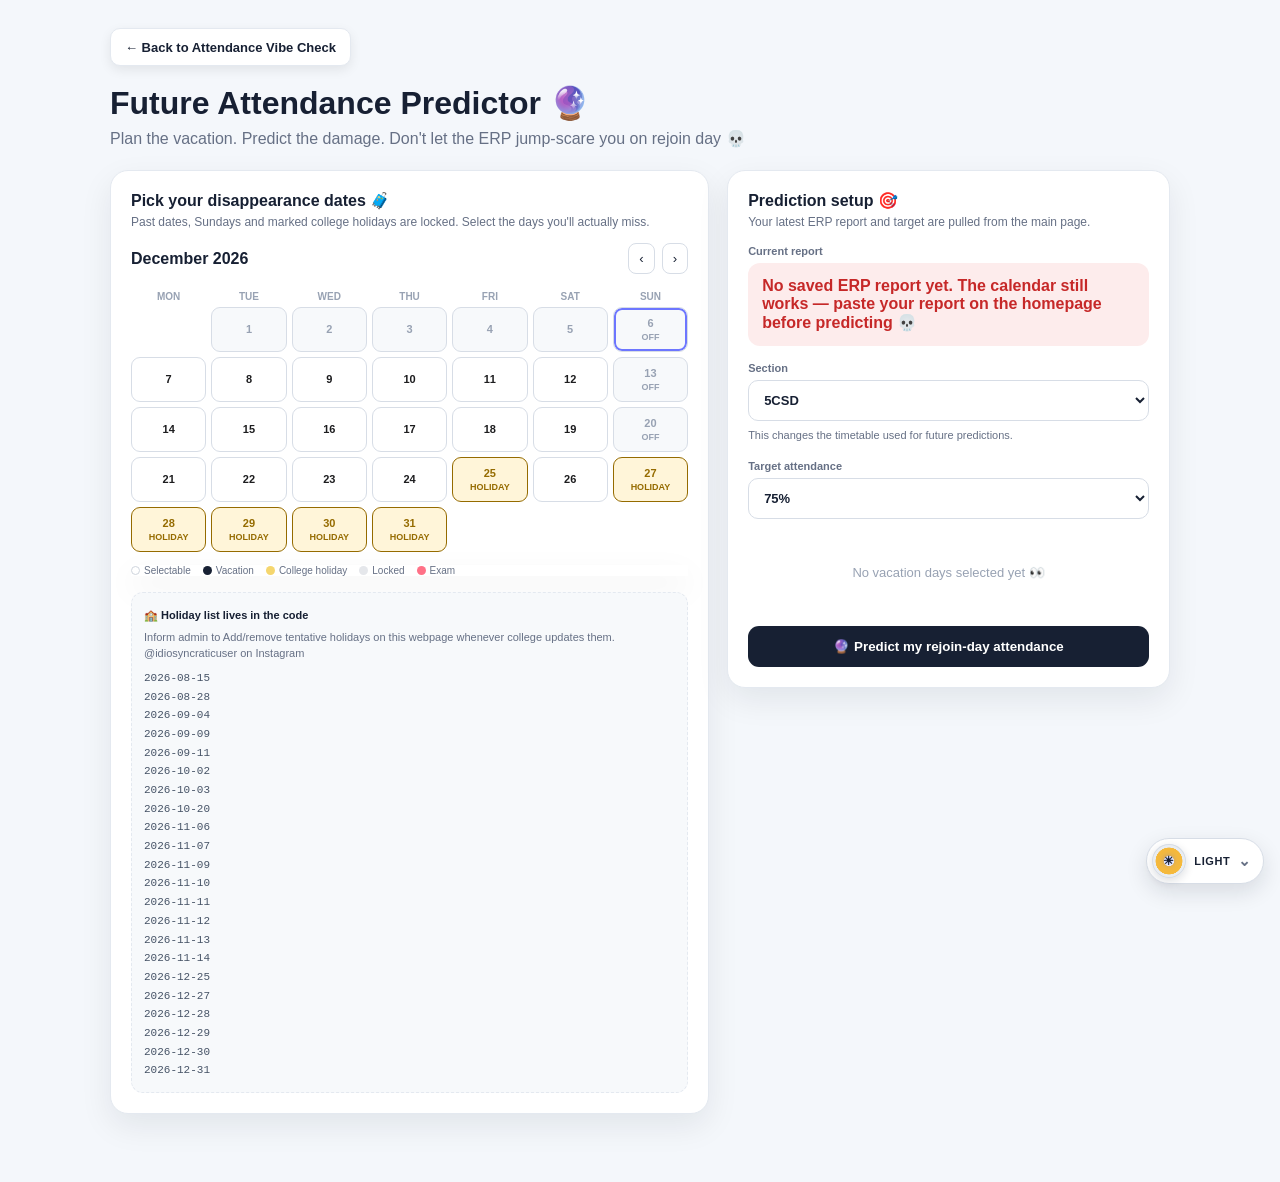
==== commit 2962a5e6: "Added holiday date for gandhi jayanti and BDC Added two new dates for future predictions." ====
--- a/future_predictor.html
+++ b/future_predictor.html
@@ -10,7 +10,7 @@
     <meta name="theme-color" content="#172033" />
     <meta name="mobile-web-app-capable" content="yes" />
     <meta name="apple-mobile-web-app-capable" content="yes" />
-    <script>!function(){try{var t=localStorage.getItem("attendanceVibeTheme");if(t==="night")t="dark";if(!["light","dark","iron-man","captain-america","thanos","cornhub"].includes(t))t=null}catch(e){}document.documentElement.dataset.theme=t||((matchMedia&&matchMedia("(prefers-color-scheme: dark)").matches)?"dark":"light");document.documentElement.classList.add("theme-booting")}();</script>
+    <script>!function(){try{var t=localStorage.getItem("attendanceVibeTheme");if(t==="night")t="dark";if(!["light","dark","iron-man","captain-america","thanos","attendance-hub"].includes(t))t=null}catch(e){}document.documentElement.dataset.theme=t||((matchMedia&&matchMedia("(prefers-color-scheme: dark)").matches)?"dark":"light");document.documentElement.classList.add("theme-booting")}();</script>
     <style>
       * {
         box-sizing: border-box;
@@ -691,6 +691,8 @@
         "2026-09-04",
         "2026-09-09",
         "2026-09-11",
+        "2026-10-02",
+        "2026-10-03",
         "2026-10-20",
         "2026-11-06",
         "2026-11-07",
--- a/theme.css
+++ b/theme.css
@@ -5310,524 +5310,847 @@
 }
 
 /* =========================================================
-   CORNHUB — HOMEPAGE-STYLE PARODY SKIN
-   Theme-only skin. Existing markup + app logic stay intact.
+   ATTENDANCEHUB — isolated content-platform skin
+   Everything below is scoped to this theme only.
    ========================================================= */
-html[data-theme="cornhub"] {
-  --avc-bg: #0f0f0f;
-  --avc-surface: #181818;
-  --avc-surface-alt: #222222;
-  --avc-text: #f2f2f2;
-  --avc-muted: #a7a7a7;
-  --avc-faint: #777777;
-  --avc-border: #303030;
-  --avc-border-strong: #414141;
-  --avc-line: #2a2a2a;
-  --avc-primary: #ff9900;
-  --avc-accent: #ff9900;
-  --avc-accent-soft: #30220f;
-  --avc-safe: #8fe388;
-  --avc-safe-bg: #19301b;
-  --avc-danger: #ff7777;
-  --avc-danger-bg: #3a1717;
-  --avc-warning: #ffc04d;
-  --avc-warning-bg: #3a2a12;
-  --avc-track: #343434;
-  --avc-shadow: 0 12px 34px rgba(0,0,0,.34);
-  --avc-glow: rgba(255,153,0,.2);
-  --avc-decor: rgba(255,153,0,.08);
-}
-
-html[data-theme="cornhub"] body {
-  background: #0f0f0f !important;
-  color: #f2f2f2 !important;
-}
-
-html[data-theme="cornhub"] .cornhub-shellbar {
-  position: sticky;
-  top: 0;
-  z-index: 15;
-  background: #181818;
-  border-bottom: 1px solid #2c2c2c;
-  box-shadow: 0 4px 18px rgba(0,0,0,.28);
-}
-
-html[data-theme="cornhub"] .cornhub-shellbar__inner {
+html[data-theme="attendance-hub"] {
+  --hub-bg: #111111;
+  --hub-surface: #1a1a1a;
+  --hub-surface-2: #222222;
+  --hub-border: #303030;
+  --hub-text: #f2f2f2;
+  --hub-muted: #999999;
+  --hub-orange: #f5a000;
+  --hub-orange-hot: #ffad14;
+}
+
+html[data-theme="attendance-hub"] body {
+  background: var(--hub-bg) !important;
+  color: var(--hub-text) !important;
+}
+
+html[data-theme="attendance-hub"] .container {
   max-width: 1220px;
-  min-height: 64px;
-  margin: 0 auto;
-  padding: 10px 20px;
+}
+
+html[data-theme="attendance-hub"] .header,
+html[data-theme="attendance-hub"] .input-panel,
+html[data-theme="attendance-hub"] .legend {
+  background: var(--hub-surface) !important;
+  border-color: var(--hub-border) !important;
+  color: var(--hub-text) !important;
+  border-radius: 8px;
+}
+
+html[data-theme="attendance-hub"] .header {
+  padding-right: 18px;
+}
+
+html[data-theme="attendance-hub"] h1,
+html[data-theme="attendance-hub"] .section-title,
+html[data-theme="attendance-hub"] .aggregate-title,
+html[data-theme="attendance-hub"] .legend b {
+  color: var(--hub-text) !important;
+}
+
+html[data-theme="attendance-hub"] .subtitle,
+html[data-theme="attendance-hub"] .legend,
+html[data-theme="attendance-hub"] .aggregate-sub,
+html[data-theme="attendance-hub"] label {
+  color: var(--hub-muted) !important;
+}
+
+html[data-theme="attendance-hub"] textarea,
+html[data-theme="attendance-hub"] select,
+html[data-theme="attendance-hub"] input {
+  background: #151515 !important;
+  color: var(--hub-text) !important;
+  border-color: #383838 !important;
+}
+
+html[data-theme="attendance-hub"] textarea:focus,
+html[data-theme="attendance-hub"] select:focus,
+html[data-theme="attendance-hub"] input:focus {
+  border-color: var(--hub-orange) !important;
+  box-shadow: 0 0 0 3px rgba(245,160,0,.12) !important;
+}
+
+html[data-theme="attendance-hub"] .input-actions button:not(.secondary),
+html[data-theme="attendance-hub"] .run,
+html[data-theme="attendance-hub"] .panel > button:not(.theme-toggle) {
+  background: var(--hub-orange) !important;
+  color: #111 !important;
+  border-color: var(--hub-orange) !important;
+  border-radius: 5px !important;
+  box-shadow: none !important;
+}
+
+html[data-theme="attendance-hub"] .input-actions button:not(.secondary):hover,
+html[data-theme="attendance-hub"] .run:hover {
+  background: var(--hub-orange-hot) !important;
+  transform: translateY(-1px);
+}
+
+html[data-theme="attendance-hub"] .input-actions .secondary,
+html[data-theme="attendance-hub"] .skip-link,
+html[data-theme="attendance-hub"] .predictor-link {
+  background: #242424 !important;
+  color: #ddd !important;
+  border-color: #393939 !important;
+}
+
+html[data-theme="attendance-hub"] .cards {
   display: grid;
-  grid-template-columns: auto minmax(220px, 1fr) auto auto;
-  align-items: center;
+  grid-template-columns: repeat(4, minmax(0, 1fr));
   gap: 18px;
-}
-
-html[data-theme="cornhub"] .cornhub-brand {
-  font: 900 25px/1 Inter, Segoe UI, Arial, sans-serif;
-  letter-spacing: -1.5px;
-  white-space: nowrap;
-}
-
-html[data-theme="cornhub"] .cornhub-brand__word { color: #f5f5f5; }
-html[data-theme="cornhub"] .cornhub-brand__hub {
-  color: #111;
-  background: #ff9900;
-  padding: 3px 7px;
-  margin-left: 2px;
-  border-radius: 5px;
-}
-
-html[data-theme="cornhub"] .cornhub-search {
-  height: 40px;
-  max-width: 560px;
-  width: 100%;
-  justify-self: center;
+  align-items: start;
+}
+
+html[data-theme="attendance-hub"] .attendance-hub-toolbar {
   display: flex;
   align-items: center;
+  gap: 9px;
+  flex-wrap: wrap;
+  margin: 24px 0 18px;
+}
+
+html[data-theme="attendance-hub"] .attendance-hub-toolbar[hidden] {
+  display: none !important;
+}
+
+html[data-theme="attendance-hub"] .attendance-hub-search-wrap {
+  flex: 1 1 320px;
+  min-width: 220px;
+  height: 42px;
+  display: flex;
+  align-items: center;
+  background: #242424;
+  border: 1px solid #333;
+  border-radius: 5px;
+  padding: 0 13px;
+}
+
+html[data-theme="attendance-hub"] .attendance-hub-search-icon {
+  color: #888;
+  font-size: 22px;
+  margin-right: 7px;
+}
+
+html[data-theme="attendance-hub"] .attendance-hub-search {
+  width: 100%;
+  height: 100%;
+  border: 0 !important;
+  outline: 0;
+  box-shadow: none !important;
+  padding: 0 !important;
+  background: transparent !important;
+}
+
+html[data-theme="attendance-hub"] .attendance-hub-search::placeholder {
+  color: #858585;
+}
+
+html[data-theme="attendance-hub"] .attendance-hub-chip {
+  min-height: 42px;
+  padding: 0 14px;
+  border: 1px solid #393939;
+  border-radius: 5px;
+  background: #242424;
+  color: #ccc;
+  cursor: pointer;
+  font-weight: 700;
+  white-space: nowrap;
+  transition: background .16s ease, color .16s ease, border-color .16s ease, transform .16s ease;
+}
+
+html[data-theme="attendance-hub"] .attendance-hub-chip:hover {
+  border-color: #555;
+  transform: translateY(-1px);
+}
+
+html[data-theme="attendance-hub"] .attendance-hub-chip.is-active {
+  background: var(--hub-orange);
+  color: #111;
+  border-color: var(--hub-orange);
+}
+
+html[data-theme="attendance-hub"] .attendance-hub-card {
+  min-width: 0;
+  overflow: hidden;
+  background: var(--hub-surface) !important;
+  border: 1px solid #2d2d2d !important;
+  border-radius: 7px !important;
+  box-shadow: none !important;
+  padding: 0 !important;
+  transition: transform .18s ease, border-color .18s ease, box-shadow .18s ease;
+}
+
+html[data-theme="attendance-hub"] .attendance-hub-card:hover {
+  transform: translateY(-3px);
+  border-color: #454545 !important;
+  box-shadow: 0 10px 28px rgba(0,0,0,.28) !important;
+}
+
+html[data-theme="attendance-hub"] .attendance-hub-thumb {
+  position: relative;
+  aspect-ratio: 16 / 9;
+  overflow: hidden;
+  background: linear-gradient(135deg,#303030,#101010);
+  background-size: cover;
+  background-position: center;
+  display: flex;
+  align-items: center;
+  justify-content: center;
+}
+
+html[data-theme="attendance-hub"] .attendance-hub-thumb::after {
+  content: "";
+  position: absolute;
+  inset: auto 0 0;
+  height: 48%;
+  background: linear-gradient(transparent, rgba(0,0,0,.72));
+  pointer-events: none;
+}
+
+html[data-theme="attendance-hub"] .attendance-hub-thumb-pattern {
+  position: absolute;
+  inset: 0;
+  display: grid;
+  place-items: center;
+  background:
+    radial-gradient(circle at 30% 35%, rgba(245,160,0,.24), transparent 27%),
+    linear-gradient(135deg, #292929 0%, #171717 55%, #101010 100%);
+}
+
+html[data-theme="attendance-hub"] .attendance-hub-thumb-pattern span {
+  font-size: clamp(28px, 5vw, 56px);
+  font-weight: 900;
+  letter-spacing: -2px;
+  color: rgba(245,160,0,.34);
+  transform: rotate(-5deg);
+}
+
+html[data-theme="attendance-hub"] .attendance-hub-play {
+  position: relative;
+  z-index: 2;
+  width: 52px;
+  height: 52px;
+  display: grid;
+  place-items: center;
+  padding-left: 3px;
+  border-radius: 50%;
+  background: rgba(0,0,0,.7);
+  border: 2px solid rgba(255,255,255,.8);
+  color: white;
+  font-size: 17px;
+  opacity: .92;
+}
+
+html[data-theme="attendance-hub"] .attendance-hub-duration,
+html[data-theme="attendance-hub"] .attendance-hub-badge {
+  position: absolute;
+  z-index: 3;
+  bottom: 9px;
+  padding: 4px 6px;
+  border-radius: 3px;
+  background: rgba(0,0,0,.82);
+  color: white;
+  font-size: 10px;
+  font-weight: 800;
+}
+
+html[data-theme="attendance-hub"] .attendance-hub-duration { right: 9px; }
+html[data-theme="attendance-hub"] .attendance-hub-badge { left: 9px; color: var(--hub-orange); }
+html[data-theme="attendance-hub"] .attendance-hub-badge.is-danger { color: #ff6b6b; }
+
+html[data-theme="attendance-hub"] .attendance-hub-card-body {
+  padding: 12px 12px 14px;
+}
+
+html[data-theme="attendance-hub"] .attendance-hub-title-row {
+  display: flex;
   gap: 10px;
-  padding: 0 14px;
+}
+
+html[data-theme="attendance-hub"] .attendance-hub-avatar {
+  flex: 0 0 32px;
+  width: 32px;
+  height: 32px;
+  display: grid;
+  place-items: center;
+  border-radius: 50%;
+  background: #303030;
+  color: var(--hub-orange);
+  font-size: 10px;
+  font-weight: 900;
+}
+
+html[data-theme="attendance-hub"] .attendance-hub-copy {
+  min-width: 0;
+  flex: 1;
+}
+
+html[data-theme="attendance-hub"] .attendance-hub-copy h3 {
+  margin: 0;
+  color: #f1f1f1;
+  font-size: 14px;
+  line-height: 1.35;
+  font-weight: 800;
+}
+
+html[data-theme="attendance-hub"] .attendance-hub-copy p {
+  margin: 5px 0 0;
+  color: #858585;
+  font-size: 11px;
+  white-space: nowrap;
+  overflow: hidden;
+  text-overflow: ellipsis;
+}
+
+html[data-theme="attendance-hub"] .attendance-hub-mini-progress {
+  height: 3px;
+  margin-top: 10px;
+  overflow: hidden;
+  background: #303030;
+  border-radius: 999px;
+}
+
+html[data-theme="attendance-hub"] .attendance-hub-mini-progress span {
+  display: block;
+  height: 100%;
+  background: var(--hub-orange);
+  border-radius: inherit;
+}
+
+html[data-theme="attendance-hub"] .attendance-hub-card--debarred .attendance-hub-mini-progress span {
+  background: #e5484d;
+}
+
+html[data-theme="attendance-hub"] .attendance-hub-roast {
+  margin-top: 9px;
+  color: #b7b7b7;
+  font-size: 11px;
+  line-height: 1.4;
+}
+
+html[data-theme="attendance-hub"] .attendance-hub-card--debarred .attendance-hub-roast {
+  color: #ff9a9a;
+  font-weight: 700;
+}
+
+html[data-theme="attendance-hub"] .theme-toggle__core {
+  background: var(--hub-orange) !important;
+  color: #111 !important;
+}
+
+html[data-theme="attendance-hub"] .theme-menu__heading span,
+html[data-theme="attendance-hub"] .theme-menu__heading small {
+  color: #ddd;
+}
+
+html[data-theme="attendance-hub"] .theme-option[aria-checked="true"] {
+  border-color: var(--hub-orange);
+  background: rgba(245,160,0,.09);
+}
+
+html[data-theme="attendance-hub"] .theme-option__check {
+  color: var(--hub-orange);
+}
+
+html[data-theme="attendance-hub"] .theme-option__preview--attendance-hub {
+  background: linear-gradient(135deg,#111 0 65%,#f5a000 66% 100%);
+}
+
+ .attendance-hub-transition {
+  position: fixed;
+  inset: 0;
+  z-index: 99999;
+  display: grid;
+  place-items: center;
+  background: #0d0d0d;
+  opacity: 0;
+  pointer-events: none;
+  transition: opacity .2s ease;
+}
+
+.attendance-hub-transition.is-active { opacity: 1; }
+.attendance-hub-transition.is-revealing { opacity: 0; transition: opacity .32s ease; }
+
+.attendance-hub-transition__logo {
+  position: relative;
+  z-index: 2;
+  font-size: clamp(34px, 7vw, 70px);
+  font-weight: 900;
+  letter-spacing: -3px;
+  color: #f4f4f4;
+}
+.attendance-hub-transition__logo span { color: #f5a000; }
+.attendance-hub-transition__bar {
+  position: absolute;
+  left: 0;
+  right: 0;
+  top: 50%;
+  height: 2px;
+  background: #f5a000;
+  transform: scaleX(0);
+  transform-origin: center;
+}
+.attendance-hub-transition.is-active .attendance-hub-transition__bar { animation: hubBar .7s ease forwards; }
+.attendance-hub-transition__scan {
+  position: absolute;
+  inset: 0;
+  background: linear-gradient(transparent 48%, rgba(245,160,0,.12) 50%, transparent 52%);
+  background-size: 100% 8px;
+  opacity: .5;
+}
+@keyframes hubBar { 0%{transform:scaleX(0)} 45%{transform:scaleX(1)} 100%{transform:scaleX(1)} }
+
+@media (max-width: 1050px) {
+  html[data-theme="attendance-hub"] .cards { grid-template-columns: repeat(3, minmax(0, 1fr)); }
+}
+@media (max-width: 760px) {
+  html[data-theme="attendance-hub"] .cards { grid-template-columns: repeat(2, minmax(0, 1fr)); gap: 13px; }
+  html[data-theme="attendance-hub"] .attendance-hub-toolbar { gap: 7px; }
+  html[data-theme="attendance-hub"] .attendance-hub-chip { flex: 1 1 auto; }
+}
+@media (max-width: 470px) {
+  html[data-theme="attendance-hub"] .cards { grid-template-columns: 1fr; }
+  html[data-theme="attendance-hub"] .attendance-hub-search-wrap { flex-basis: 100%; }
+}
+
+
+/* =========================================================
+   ATTENDANCEHUB — global platform header + linked pages
+   Scoped exclusively to the AttendanceHub theme.
+   ========================================================= */
+.attendance-hub-global-nav {
+  display: none;
+  position: relative;
+  z-index: 9000;
+  width: 100%;
+  background: #181818;
+  border-bottom: 1px solid #303030;
+  color: #eee;
+  font-family: Inter, Segoe UI, Arial, sans-serif;
+}
+.attendance-hub-global-nav.is-visible { display: block; }
+.attendance-hub-global-nav__inner {
+  width: min(1220px, calc(100% - 36px));
+  min-height: 72px;
+  margin: 0 auto;
+  display: flex;
+  align-items: center;
+  gap: 24px;
+}
+.attendance-hub-brand {
+  flex: 0 0 auto;
+  color: #f3f3f3;
+  text-decoration: none;
+  font-size: 27px;
+  line-height: 1;
+  font-weight: 900;
+  letter-spacing: -1.5px;
+}
+.attendance-hub-brand span {
+  color: #111;
+  background: #f5a000;
+  border-radius: 5px;
+  padding: 5px 7px 6px;
+  margin-left: 2px;
+}
+.attendance-hub-global-search {
+  flex: 1 1 520px;
+  max-width: 780px;
+  height: 42px;
+  display: flex;
+  align-items: center;
+  gap: 9px;
+  padding: 0 13px;
+  background: #242424;
   border: 1px solid #353535;
   border-radius: 5px;
-  background: #242424;
-  color: #8e8e8e;
-  font-size: 13px;
-}
-
-html[data-theme="cornhub"] .cornhub-search span:first-child {
-  color: #ff9900;
-  font-size: 19px;
-  line-height: 1;
-}
-
-html[data-theme="cornhub"] .cornhub-shellbar__links {
-  display: flex;
-  gap: 16px;
-  color: #aaa;
-  font-size: 12px;
-  font-weight: 700;
-  white-space: nowrap;
-}
-
-html[data-theme="cornhub"] .cornhub-shellbar__links span:hover { color: #ff9900; }
-
-html[data-theme="cornhub"] .cornhub-shellbar__pill {
-  padding: 8px 11px;
-  border-radius: 4px;
-  background: #ff9900;
-  color: #111;
-  font-size: 10px;
-  font-weight: 900;
-  letter-spacing: .04em;
-  white-space: nowrap;
-}
-
-html[data-theme="cornhub"] .container {
-  max-width: 1220px;
-  padding: 26px 20px 50px;
-}
-
-html[data-theme="cornhub"] .header {
-  margin-bottom: 20px;
-  align-items: center;
-}
-
-html[data-theme="cornhub"] h1 {
-  font-size: 29px;
-  letter-spacing: -.8px;
-}
-
-html[data-theme="cornhub"] .subtitle,
-html[data-theme="cornhub"] .subject-roast,
-html[data-theme="cornhub"] .type,
-html[data-theme="cornhub"] .code,
-html[data-theme="cornhub"] .metric span,
-html[data-theme="cornhub"] .action-box small,
-html[data-theme="cornhub"] .legend,
-html[data-theme="cornhub"] .aggregate-sub {
-  color: #929292;
-}
-
-html[data-theme="cornhub"] .summary {
-  gap: 8px;
-}
-
-html[data-theme="cornhub"] .stat {
-  min-width: 135px;
-  padding: 12px 15px;
-  border: 1px solid #303030;
-  border-radius: 5px;
-  background: #1b1b1b;
-  box-shadow: none;
-}
-
-html[data-theme="cornhub"] .stat span { color: #888; }
-html[data-theme="cornhub"] .stat strong { color: #f5f5f5; }
-
-html[data-theme="cornhub"] .input-panel,
-html[data-theme="cornhub"] .legend,
-html[data-theme="cornhub"] .card {
-  background: #181818;
-  border: 1px solid #303030;
-  border-radius: 7px;
-  box-shadow: 0 7px 24px rgba(0,0,0,.24);
-}
-
-html[data-theme="cornhub"] .input-panel {
-  padding: 18px;
-  margin-bottom: 20px;
-}
-
-html[data-theme="cornhub"] .aggregate {
-  border-left-color: #303030;
-}
-
-html[data-theme="cornhub"] .aggregate-donut {
-  background: conic-gradient(#ff9900 var(--aggregate-pct), #303030 0);
-}
-
-html[data-theme="cornhub"] .aggregate-donut:after,
-html[data-theme="cornhub"] .donut:after {
-  background: #181818;
-}
-
-html[data-theme="cornhub"] .aggregate-action.safe,
-html[data-theme="cornhub"] .safe {
-  background: #19301b;
-  color: #8fe388;
-}
-
-html[data-theme="cornhub"] .aggregate-action.danger,
-html[data-theme="cornhub"] .danger {
-  background: #3a1717;
-  color: #ff7777;
-}
-
-html[data-theme="cornhub"] textarea,
-html[data-theme="cornhub"] input,
-html[data-theme="cornhub"] select {
+}
+.attendance-hub-global-search:focus-within { border-color: #555; }
+.attendance-hub-global-search > span { color: #f5a000; font-size: 20px; }
+.attendance-hub-global-search input {
+  width: 100%; height: 100%; border: 0 !important; outline: 0;
+  background: transparent !important; color: #eee !important;
+  box-shadow: none !important; padding: 0 !important;
+}
+.attendance-hub-global-search input::placeholder { color: #888; }
+.attendance-hub-global-actions { display: flex; align-items: center; gap: 8px; margin-left: auto; }
+.attendance-hub-global-actions button {
+  border: 0; background: transparent; color: #d8d8d8;
+  font: inherit; font-size: 14px; font-weight: 800;
+  padding: 11px 9px; border-radius: 5px; cursor: pointer;
+}
+.attendance-hub-global-actions button:hover { color: #fff; background: #242424; }
+.attendance-hub-global-actions button.is-adult {
+  background: #f5a000; color: #111; padding: 11px 14px;
+}
+.attendance-hub-global-actions button.is-adult:hover { background: #ffad14; }
+.attendance-hub-global-actions button.is-adult.is-active { background: #ffad14; box-shadow: inset 0 0 0 2px #111; }
+.attendance-hub-global-actions button span { font-size: .78em; }
+
+html[data-theme="attendance-hub"] .attendance-hub-toolbar { display: none !important; }
+html[data-theme="attendance-hub"] body { padding-top: 0 !important; }
+html[data-theme="attendance-hub"] .attendance-hub-global-nav + .theme-control { z-index: 9500; }
+html[data-theme="attendance-hub"] .attendance-hub-card { grid-column: span 1; }
+html[data-theme="attendance-hub"] .attendance-hub-thumb-title {
+  position: absolute; z-index: 2; left: 12px; right: 70px; bottom: 10px;
+  color: #fff; font-size: 15px; line-height: 1.2; font-weight: 900;
+  text-shadow: 0 2px 10px rgba(0,0,0,.8);
+}
+html[data-theme="attendance-hub"] .attendance-hub-card-body { padding: 14px; }
+html[data-theme="attendance-hub"] .attendance-hub-card-head {
+  display: flex; align-items: flex-start; justify-content: space-between; gap: 10px;
+  padding-bottom: 12px; border-bottom: 1px solid #303030;
+}
+html[data-theme="attendance-hub"] .attendance-hub-code { color: #999; font-size: 11px; font-weight: 800; }
+html[data-theme="attendance-hub"] .attendance-hub-card-head h3 {
+  margin: 3px 0 0; color: #f5f5f5; font-size: 17px; line-height: 1.2; font-weight: 900;
+}
+html[data-theme="attendance-hub"] .attendance-hub-type { margin-top: 6px; color: #8c8c8c; font-size: 11px; }
+html[data-theme="attendance-hub"] .attendance-hub-status {
+  flex: 0 0 auto; max-width: 58%; padding: 7px 9px; border-radius: 4px;
+  background: #153d1f; color: #78e08f; font-size: 10px; font-weight: 900; text-align: center;
+}
+html[data-theme="attendance-hub"] .attendance-hub-status.is-danger { background: #45181b; color: #ff8b91; }
+html[data-theme="attendance-hub"] .attendance-hub-detail-grid {
+  display: grid; grid-template-columns: 108px 1fr; gap: 15px; align-items: center; padding: 16px 0;
+}
+html[data-theme="attendance-hub"] .attendance-hub-donut {
+  width: 94px; height: 94px; margin: auto; border-radius: 50%;
+  display: grid; place-items: center;
+  background: conic-gradient(var(--hub-chart) var(--pct), #353535 0);
+  box-shadow: 0 0 22px color-mix(in srgb, var(--hub-chart) 25%, transparent);
+}
+html[data-theme="attendance-hub"] .attendance-hub-donut::before {
+  content: ""; position: absolute; width: 72px; height: 72px; border-radius: 50%; background: #181818;
+}
+html[data-theme="attendance-hub"] .attendance-hub-donut div { position: relative; z-index: 1; color: #eee; font-size: 16px; font-weight: 900; }
+html[data-theme="attendance-hub"] .attendance-hub-metrics { min-width: 0; }
+html[data-theme="attendance-hub"] .attendance-hub-metrics > div:not(.attendance-hub-progress):not(.attendance-hub-roast) {
+  display: flex; justify-content: space-between; gap: 10px; margin: 5px 0; color: #a9a9a9; font-size: 11px;
+}
+html[data-theme="attendance-hub"] .attendance-hub-metrics b { color: #eee; font-size: 12px; }
+html[data-theme="attendance-hub"] .attendance-hub-progress { height: 7px; margin: 9px 0 7px; overflow: hidden; border-radius: 99px; background: #343434; }
+html[data-theme="attendance-hub"] .attendance-hub-progress span { display: block; height: 100%; background: var(--hub-orange); border-radius: inherit; }
+html[data-theme="attendance-hub"] .attendance-hub-card--debarred .attendance-hub-progress span { background: #e5484d; }
+html[data-theme="attendance-hub"] .attendance-hub-roast { color: #aaa; font-size: 11px; line-height: 1.35; }
+html[data-theme="attendance-hub"] .attendance-hub-card--debarred .attendance-hub-roast { color: #ff969b; font-weight: 900; }
+html[data-theme="attendance-hub"] .attendance-hub-actions { display: grid; grid-template-columns: 1fr 1fr; gap: 9px; }
+html[data-theme="attendance-hub"] .attendance-hub-action-box {
+  min-height: 64px; padding: 10px; border: 1px solid #353535; border-radius: 5px; background: #222;
+}
+html[data-theme="attendance-hub"] .attendance-hub-action-box small { display:block; color:#999; font-size:10px; }
+html[data-theme="attendance-hub"] .attendance-hub-action-box strong { display:block; margin-top:5px; color:#86e98e; font-size:14px; line-height:1.2; }
+html[data-theme="attendance-hub"] .attendance-hub-action-box strong.is-catch { color:#ffb45c; }
+html[data-theme="attendance-hub"] .attendance-hub-action-box strong.is-danger { color:#ff6b6b; }
+
+/* Linked tools pages: the same AttendanceHub visual language, without changing their logic. */
+html[data-theme="attendance-hub"] .container { width: min(1220px, calc(100% - 36px)); max-width: 1220px; padding-top: 28px; }
+html[data-theme="attendance-hub"] .container > .back { color:#999; }
+html[data-theme="attendance-hub"] .container > h1 { color:#f3f3f3; font-size:34px; font-weight:900; letter-spacing:-1px; }
+html[data-theme="attendance-hub"] .container > .subtitle { color:#999; }
+html[data-theme="attendance-hub"] .panel,
+html[data-theme="attendance-hub"] .result,
+html[data-theme="attendance-hub"] .holiday-box,
+html[data-theme="attendance-hub"] .selected-list {
+  background:#1a1a1a !important; color:#eee !important; border-color:#303030 !important;
+  border-radius:7px !important; box-shadow:none !important;
+}
+html[data-theme="attendance-hub"] .panel { border:1px solid #303030 !important; }
+html[data-theme="attendance-hub"] .section-title,
+html[data-theme="attendance-hub"] .section-sub,
+html[data-theme="attendance-hub"] .field label,
+html[data-theme="attendance-hub"] .note,
+html[data-theme="attendance-hub"] .back { color:#999 !important; }
+html[data-theme="attendance-hub"] .section-title { color:#f3f3f3 !important; font-weight:900; }
+html[data-theme="attendance-hub"] .panel input,
+html[data-theme="attendance-hub"] .panel select,
+html[data-theme="attendance-hub"] .panel textarea,
+html[data-theme="attendance-hub"] .panel button {
+  background:#242424 !important; color:#eee !important; border-color:#383838 !important;
+}
+html[data-theme="attendance-hub"] .panel input:focus,
+html[data-theme="attendance-hub"] .panel select:focus,
+html[data-theme="attendance-hub"] .panel textarea:focus { border-color:#f5a000 !important; box-shadow:0 0 0 3px rgba(245,160,0,.12) !important; }
+html[data-theme="attendance-hub"] .panel .run,
+html[data-theme="attendance-hub"] .panel > button:not(.theme-toggle) { background:#f5a000 !important; color:#111 !important; border-color:#f5a000 !important; }
+html[data-theme="attendance-hub"] .stat { background:#222 !important; border-color:#383838 !important; color:#eee !important; }
+html[data-theme="attendance-hub"] .stat b,
+html[data-theme="attendance-hub"] .big { color:#f5a000 !important; }
+
+@media (max-width: 900px) {
+  .attendance-hub-global-nav__inner { gap: 12px; }
+  .attendance-hub-global-actions { gap: 2px; }
+  .attendance-hub-global-actions button { padding: 10px 7px; }
+  .attendance-hub-brand { font-size: 23px; }
+}
+@media (max-width: 700px) {
+  .attendance-hub-global-nav__inner { width: calc(100% - 20px); flex-wrap: wrap; padding: 10px 0; }
+  .attendance-hub-global-search { order: 3; flex-basis: 100%; max-width: none; }
+  .attendance-hub-global-actions { margin-left:auto; }
+  html[data-theme="attendance-hub"] .attendance-hub-detail-grid { grid-template-columns: 90px 1fr; }
+}
+@media (max-width: 470px) {
+  .attendance-hub-brand { font-size: 20px; }
+  .attendance-hub-global-actions button:not(.is-adult) { display:none; }
+  html[data-theme="attendance-hub"] .attendance-hub-actions { grid-template-columns: 1fr; }
+}
+
+/* =========================================================
+   ATTENDANCEHUB FINAL POLISH
+   Keep the same card footprint as the standard AVC cards.
+   ========================================================= */
+html[data-theme="attendance-hub"] .container {
+  max-width: 1100px !important;
+}
+
+html[data-theme="attendance-hub"] .cards {
+  grid-template-columns: repeat(auto-fit, minmax(300px, 1fr)) !important;
+  gap: 12px !important;
+}
+
+/* The Hub card keeps the standard AVC card width/height rhythm.
+   Only its internal skin is different. */
+html[data-theme="attendance-hub"] .attendance-hub-card {
+  display: block !important;
+  grid-template-rows: none !important;
+  width: 100%;
+  min-height: 0;
+}
+
+html[data-theme="attendance-hub"] .attendance-hub-card .attendance-hub-thumb {
+  width: 100%;
+  aspect-ratio: 16 / 9;
+}
+
+html[data-theme="attendance-hub"] .attendance-hub-card-body {
+  min-width: 0;
+}
+
+html[data-theme="attendance-hub"] .attendance-hub-roast {
+  overflow: visible !important;
+  min-height: 30px;
+  white-space: normal !important;
+  overflow-wrap: anywhere;
+}
+
+/* ---------------------------------------------------------
+   Future Predictor — AttendanceHub color system
+   Orange = primary/action, green = safe, red = danger,
+   charcoal = surfaces, white/gray = information hierarchy.
+   --------------------------------------------------------- */
+html[data-theme="attendance-hub"] body:has(.calendar) {
+  background: #111 !important;
+  color: #eee !important;
+}
+
+html[data-theme="attendance-hub"] body:has(.calendar) .container {
+  width: min(1100px, calc(100% - 32px)) !important;
+  max-width: 1100px !important;
+  padding-top: 28px !important;
+}
+
+html[data-theme="attendance-hub"] body:has(.calendar) .back,
+html[data-theme="attendance-hub"] body:has(.calendar) .subtitle,
+html[data-theme="attendance-hub"] body:has(.calendar) .section-sub,
+html[data-theme="attendance-hub"] body:has(.calendar) .note,
+html[data-theme="attendance-hub"] body:has(.calendar) label {
+  color: #999 !important;
+}
+
+html[data-theme="attendance-hub"] body:has(.calendar) h1,
+html[data-theme="attendance-hub"] body:has(.calendar) .section-title,
+html[data-theme="attendance-hub"] body:has(.calendar) .month-title {
+  color: #f3f3f3 !important;
+}
+
+html[data-theme="attendance-hub"] body:has(.calendar) .grid {
+  gap: 14px !important;
+}
+
+html[data-theme="attendance-hub"] body:has(.calendar) .panel,
+html[data-theme="attendance-hub"] body:has(.calendar) .result {
+  background: #1a1a1a !important;
+  color: #eee !important;
+  border: 1px solid #303030 !important;
+  border-radius: 8px !important;
+  box-shadow: none !important;
+}
+
+html[data-theme="attendance-hub"] body:has(.calendar) .calendar-head {
+  border-bottom: 1px solid #303030;
+  padding-bottom: 10px;
+}
+
+html[data-theme="attendance-hub"] body:has(.calendar) .month-buttons button {
   background: #242424 !important;
+  color: #eee !important;
+  border-color: #3a3a3a !important;
+}
+
+html[data-theme="attendance-hub"] body:has(.calendar) .month-buttons button:hover {
+  background: #f5a000 !important;
+  color: #111 !important;
+  border-color: #f5a000 !important;
+}
+
+html[data-theme="attendance-hub"] body:has(.calendar) .weekdays div {
+  color: #8f8f8f !important;
+}
+
+/* Calendar numbers: high contrast in every semantic state. */
+html[data-theme="attendance-hub"] body:has(.calendar) .calendar .day {
+  background: #222 !important;
   color: #f2f2f2 !important;
+  border-color: #353535 !important;
+}
+html[data-theme="attendance-hub"] body:has(.calendar) .calendar .day span {
+  color: #f2f2f2 !important;
+}
+html[data-theme="attendance-hub"] body:has(.calendar) .calendar .day small {
+  color: #aaa !important;
+}
+html[data-theme="attendance-hub"] body:has(.calendar) .calendar .day:hover:not(.disabled):not(.holiday):not(.exam):not(.selected) {
+  background: #2a2a2a !important;
+  color: #fff !important;
+  border-color: #f5a000 !important;
+}
+html[data-theme="attendance-hub"] body:has(.calendar) .calendar .day.today {
+  box-shadow: inset 0 0 0 2px #f5a000 !important;
+}
+html[data-theme="attendance-hub"] body:has(.calendar) .calendar .day.selected,
+html[data-theme="attendance-hub"] body:has(.calendar) .calendar .day.selected span,
+html[data-theme="attendance-hub"] body:has(.calendar) .calendar .day.selected small {
+  background: #f5a000 !important;
+  color: #111 !important;
+  border-color: #f5a000 !important;
+}
+html[data-theme="attendance-hub"] body:has(.calendar) .calendar .day.disabled,
+html[data-theme="attendance-hub"] body:has(.calendar) .calendar .day.disabled span,
+html[data-theme="attendance-hub"] body:has(.calendar) .calendar .day.disabled small {
+  background: #181818 !important;
+  color: #666 !important;
+  border-color: #292929 !important;
+}
+html[data-theme="attendance-hub"] body:has(.calendar) .calendar .day.holiday,
+html[data-theme="attendance-hub"] body:has(.calendar) .calendar .day.holiday span,
+html[data-theme="attendance-hub"] body:has(.calendar) .calendar .day.holiday small {
+  background: #352a12 !important;
+  color: #ffc44d !important;
+  border-color: #725718 !important;
+}
+html[data-theme="attendance-hub"] body:has(.calendar) .calendar .day.exam,
+html[data-theme="attendance-hub"] body:has(.calendar) .calendar .day.exam span,
+html[data-theme="attendance-hub"] body:has(.calendar) .calendar .day.exam small {
+  background: #35171a !important;
+  color: #ff858b !important;
+  border-color: #743036 !important;
+}
+
+html[data-theme="attendance-hub"] body:has(.calendar) .legend {
+  background: transparent !important;
+  border: 0 !important;
+  color: #999 !important;
+}
+html[data-theme="attendance-hub"] body:has(.calendar) .dot.available { background: #222 !important; border-color: #666 !important; }
+html[data-theme="attendance-hub"] body:has(.calendar) .dot.selected { background: #f5a000 !important; }
+html[data-theme="attendance-hub"] body:has(.calendar) .dot.holiday { background: #ffc44d !important; }
+html[data-theme="attendance-hub"] body:has(.calendar) .dot.disabled { background: #555 !important; }
+
+html[data-theme="attendance-hub"] body:has(.calendar) .holiday-box {
+  background: #202020 !important;
+  border-color: #3b3b3b !important;
+}
+html[data-theme="attendance-hub"] body:has(.calendar) .holiday-box b,
+html[data-theme="attendance-hub"] body:has(.calendar) .holiday-box code {
+  color: #ddd !important;
+}
+
+html[data-theme="attendance-hub"] body:has(.calendar) select,
+html[data-theme="attendance-hub"] body:has(.calendar) .panel input,
+html[data-theme="attendance-hub"] body:has(.calendar) .panel textarea {
+  background: #242424 !important;
+  color: #eee !important;
   border-color: #3a3a3a !important;
-  border-radius: 5px !important;
-}
-
-html[data-theme="cornhub"] textarea::placeholder,
-html[data-theme="cornhub"] input::placeholder {
-  color: #777;
-}
-
-html[data-theme="cornhub"] textarea:focus,
-html[data-theme="cornhub"] input:focus,
-html[data-theme="cornhub"] select:focus {
-  border-color: #ff9900 !important;
-  box-shadow: 0 0 0 3px rgba(255,153,0,.12) !important;
-}
-
-html[data-theme="cornhub"] button,
-html[data-theme="cornhub"] .skip-link,
-html[data-theme="cornhub"] .predictor-link {
-  border-radius: 5px;
-  background: #ff9900;
-  color: #111;
-  font-weight: 800;
-  box-shadow: none;
-}
-
-html[data-theme="cornhub"] button:hover,
-html[data-theme="cornhub"] .skip-link:hover,
-html[data-theme="cornhub"] .predictor-link:hover {
-  opacity: 1;
-  background: #ffad2e;
-  transform: translateY(-1px);
-}
-
-html[data-theme="cornhub"] button.secondary {
-  background: #282828;
-  color: #ddd;
-  border: 1px solid #3a3a3a;
-}
-
-html[data-theme="cornhub"] .roast {
-  background: #242424;
-  border-left: 4px solid #ff9900;
-  color: #f2f2f2;
-  border-radius: 4px;
-}
-
-html[data-theme="cornhub"] .cards {
-  grid-template-columns: repeat(4, minmax(0, 1fr));
-  gap: 14px;
-}
-
-html[data-theme="cornhub"] .card {
-  padding: 0;
-  min-height: 0;
-  grid-template-rows: 126px 190px auto;
-  overflow: hidden;
-  transition: transform .18s ease, border-color .18s ease, box-shadow .18s ease;
-}
-
-html[data-theme="cornhub"] .card:hover {
-  transform: translateY(-3px);
-  border-color: #4a4a4a;
-  box-shadow: 0 14px 32px rgba(0,0,0,.35);
-}
-
-html[data-theme="cornhub"] .card .top,
-html[data-theme="cornhub"] .card .action {
-  padding: 16px;
-}
-
-html[data-theme="cornhub"] .card .top {
-  background: linear-gradient(135deg, #242424, #171717);
-  border-bottom: 1px solid #2d2d2d;
-}
-
-html[data-theme="cornhub"] .code {
-  color: #ff9900;
-  font-size: 11px;
-  text-transform: uppercase;
-  letter-spacing: .06em;
-}
-
-html[data-theme="cornhub"] .name {
-  color: #f4f4f4;
-  font-size: 16px;
-}
-
-html[data-theme="cornhub"] .badge {
-  border-radius: 4px;
-  background: #ff9900;
-  color: #111;
-  font-size: 10px;
-  text-transform: uppercase;
-}
-
-html[data-theme="cornhub"] .chart-row {
-  height: 190px;
-  padding: 0 16px;
-  border-top-color: #292929;
-  border-bottom-color: #292929;
-}
-
-html[data-theme="cornhub"] .donut {
-  background: conic-gradient(var(--chart-color) var(--pct), #303030 0);
-}
-
-html[data-theme="cornhub"] .progress {
-  height: 7px;
-  background: #303030;
-}
-
-html[data-theme="cornhub"] .progress > div {
-  background: #ff9900;
-}
-
-html[data-theme="cornhub"] .danger-bar .progress > div { background: #ff5d5d; }
-
-html[data-theme="cornhub"] .action {
-  background: #151515;
-}
-
-html[data-theme="cornhub"] .action-box {
-  background: #242424;
-  border: 1px solid #303030;
-  border-radius: 5px;
-}
-
-html[data-theme="cornhub"] .miss { color: #8fe388; }
-html[data-theme="cornhub"] .catch { color: #ff7777; }
-html[data-theme="cornhub"] .legend b { color: #f2f2f2; }
-
-/* Linked tools: same homepage-style skin, without changing their layouts. */
-html[data-theme="cornhub"] .back { color: #ff9900; }
-html[data-theme="cornhub"] .panel {
-  background: #181818 !important;
+}
+html[data-theme="attendance-hub"] body:has(.calendar) select:focus,
+html[data-theme="attendance-hub"] body:has(.calendar) .panel input:focus,
+html[data-theme="attendance-hub"] body:has(.calendar) .panel textarea:focus {
+  border-color: #f5a000 !important;
+  box-shadow: 0 0 0 3px rgba(245,160,0,.12) !important;
+}
+
+/* Predictor result cards use the same standard AVC 300px card rhythm,
+   just recolored for AttendanceHub. */
+html[data-theme="attendance-hub"] body:has(.calendar) .result .cards {
+  display: grid !important;
+  grid-template-columns: repeat(auto-fit, minmax(300px, 1fr)) !important;
+  gap: 12px !important;
+}
+html[data-theme="attendance-hub"] body:has(.calendar) .result .card {
+  display: grid !important;
+  grid-template-rows: 72px 135px auto !important;
+  min-width: 0;
+  background: #1a1a1a !important;
+  color: #eee !important;
+  border: 1px solid #303030 !important;
+  border-radius: 8px !important;
+  padding: 14px !important;
+  box-shadow: none !important;
+  overflow: hidden !important;
+}
+html[data-theme="attendance-hub"] body:has(.calendar) .result .card:hover {
+  border-color: #4a4a4a !important;
+  transform: translateY(-2px);
+}
+html[data-theme="attendance-hub"] body:has(.calendar) .result .code { color: #999 !important; }
+html[data-theme="attendance-hub"] body:has(.calendar) .result .name { color: #f4f4f4 !important; }
+html[data-theme="attendance-hub"] body:has(.calendar) .result .type { color: #888 !important; }
+html[data-theme="attendance-hub"] body:has(.calendar) .result .chart-row {
   border-color: #303030 !important;
-  border-radius: 7px !important;
-  box-shadow: 0 10px 30px rgba(0,0,0,.28) !important;
-}
-html[data-theme="cornhub"] .subject-info .stat,
-html[data-theme="cornhub"] .result,
-html[data-theme="cornhub"] .day,
-html[data-theme="cornhub"] .month-buttons button {
+}
+html[data-theme="attendance-hub"] body:has(.calendar) .result .donut:after {
+  background: #1a1a1a !important;
+}
+html[data-theme="attendance-hub"] body:has(.calendar) .result .metric span { color: #999 !important; }
+html[data-theme="attendance-hub"] body:has(.calendar) .result .metric b { color: #eee !important; }
+html[data-theme="attendance-hub"] body:has(.calendar) .result .progress { background: #343434 !important; }
+html[data-theme="attendance-hub"] body:has(.calendar) .result .action {
+  border-top: 1px solid #303030;
+}
+html[data-theme="attendance-hub"] body:has(.calendar) .result .action-box {
   background: #222 !important;
-  border-color: #343434 !important;
+  border-color: #383838 !important;
   color: #eee !important;
 }
-html[data-theme="cornhub"] .result.safe { background: #19301b !important; color: #8fe388 !important; }
-html[data-theme="cornhub"] .result.danger { background: #3a1717 !important; color: #ff7777 !important; }
-html[data-theme="cornhub"] .section-sub,
-html[data-theme="cornhub"] .detail,
-html[data-theme="cornhub"] .weekdays div,
-html[data-theme="cornhub"] .month-title,
-html[data-theme="cornhub"] .section-title { color: #aaa !important; }
-
-/* Theme chooser: make CornHub look like a deliberate option, not a generic orange swatch. */
-html[data-theme="cornhub"] .theme-toggle {
-  border-color: #ff9900;
-  background: #181818;
-  color: #f2f2f2;
-  box-shadow: 0 10px 26px rgba(0,0,0,.35), 0 0 0 1px rgba(255,153,0,.14);
-}
-html[data-theme="cornhub"] .theme-toggle__core {
-  background: #ff9900;
-  color: #111;
-  box-shadow: 0 0 16px rgba(255,153,0,.25);
-}
-html[data-theme="cornhub"] .theme-toggle__icon { filter: none; }
-html[data-theme="cornhub"] .theme-menu {
-  background: #181818;
-  border-color: #383838;
-}
-html[data-theme="cornhub"] .theme-option:hover,
-html[data-theme="cornhub"] .theme-option[aria-checked="true"] {
-  background: #2a2116;
-}
-html[data-theme="cornhub"] .theme-option__preview--cornhub {
-  background: linear-gradient(135deg, #181818 0 54%, #ff9900 55% 100%);
-}
-
-@media (max-width: 1050px) {
-  html[data-theme="cornhub"] .cards { grid-template-columns: repeat(2, minmax(0, 1fr)); }
-  html[data-theme="cornhub"] .cornhub-shellbar__links { display: none; }
-  html[data-theme="cornhub"] .cornhub-shellbar__inner { grid-template-columns: auto minmax(0,1fr) auto; }
-}
-
-@media (max-width: 650px) {
-  html[data-theme="cornhub"] .cornhub-shellbar__inner { grid-template-columns: 1fr auto; }
-  html[data-theme="cornhub"] .cornhub-search { display: none; }
-  html[data-theme="cornhub"] .cards { grid-template-columns: 1fr; }
-  html[data-theme="cornhub"] .card { grid-template-rows: 126px 190px auto; }
-  html[data-theme="cornhub"] .container { padding-left: 14px; padding-right: 14px; }
-  html[data-theme="cornhub"] .summary { width: 100%; }
-  html[data-theme="cornhub"] .stat { flex: 1; min-width: 110px; }
-}
-
-/* AttendanceHub content-platform skin: video-card treatment + working chrome. */
-html[data-theme="cornhub"] .cornhub-shellbar__inner { max-width: 1240px; }
-html[data-theme="cornhub"] .cornhub-brand {
-  appearance: none; border: 0; padding: 0; margin: 0; background: transparent; cursor: pointer;
-  color: inherit; text-align: left;
-}
-html[data-theme="cornhub"] .cornhub-brand__word { color: #f5f5f5; }
-html[data-theme="cornhub"] .cornhub-brand__hub { background: #ff9900; color: #111; }
-html[data-theme="cornhub"] .cornhub-search {
-  position: relative; max-width: 620px; border-radius: 4px; background: #222; border-color: #3b3b3b;
-}
-html[data-theme="cornhub"] .cornhub-search-input {
-  flex: 1; min-width: 0; border: 0 !important; outline: 0; box-shadow: none !important;
-  background: transparent !important; color: #f5f5f5 !important; height: 100%; padding: 0 !important; border-radius: 0 !important;
-}
-html[data-theme="cornhub"] .cornhub-search-clear {
-  border: 0 !important; background: transparent !important; color: #999 !important; padding: 0 4px !important;
-  box-shadow: none !important; font-size: 18px; line-height: 1; transform: none !important;
-}
-html[data-theme="cornhub"] .cornhub-search-clear:hover { color: #ff9900 !important; background: transparent !important; }
-html[data-theme="cornhub"] .cornhub-shellbar__links button {
-  border: 0; background: transparent; color: #aaa; padding: 8px 2px; font-size: 12px; font-weight: 800; cursor: pointer;
-  box-shadow: none; transform: none;
-}
-html[data-theme="cornhub"] .cornhub-shellbar__links button:hover { color: #ff9900; background: transparent; transform: none; }
-html[data-theme="cornhub"] .cornhub-shellbar__pill { border: 0; cursor: pointer; }
-html[data-theme="cornhub"] .cornhub-shellbar__pill[aria-pressed="true"] { background: #ff6a00; box-shadow: 0 0 0 2px rgba(255,153,0,.18), 0 0 18px rgba(255,102,0,.22); }
-
-html[data-theme="cornhub"] .container { max-width: 1240px; }
-html[data-theme="cornhub"] .header { padding-top: 6px; }
-html[data-theme="cornhub"] h1 { font-weight: 850; }
-html[data-theme="cornhub"] .cards { grid-template-columns: repeat(3, minmax(0, 1fr)); gap: 18px; }
-html[data-theme="cornhub"] .card {
-  display: block; min-height: 0; padding: 0; border-radius: 7px; background: #181818; border-color: #2e2e2e;
-}
-html[data-theme="cornhub"] .card[hidden] { display: none; }
-html[data-theme="cornhub"] .card:hover { transform: translateY(-4px); border-color: #4b4b4b; box-shadow: 0 16px 34px rgba(0,0,0,.42); }
-
-html[data-theme="cornhub"] .cornhub-video-thumb {
-  position: relative; height: 184px; overflow: hidden; isolation: isolate;
-  background:
-    radial-gradient(circle at 76% 28%, rgba(255,153,0,.72), transparent 18%),
-    linear-gradient(135deg, hsl(var(--thumb-hue), 58%, 25%), #111 63%, hsl(calc(var(--thumb-hue) + 35), 70%, 30%));
-}
-html[data-theme="cornhub"] .cornhub-video-thumb::before {
-  content: ""; position: absolute; inset: 0; z-index: -1;
-  background: linear-gradient(135deg, transparent 0 40%, rgba(255,255,255,.06) 40% 41%, transparent 41% 100%);
-}
-html[data-theme="cornhub"] .cornhub-video-thumb__shine {
-  position: absolute; inset: -45% -25%; background: linear-gradient(115deg, transparent 45%, rgba(255,255,255,.08) 50%, transparent 55%);
-  transform: rotate(-7deg); pointer-events: none;
-}
-html[data-theme="cornhub"] .cornhub-video-thumb__label {
-  position: absolute; top: 10px; left: 10px; background: rgba(0,0,0,.72); color: #ff9900;
-  padding: 4px 6px; border-radius: 3px; font-size: 10px; font-weight: 900; letter-spacing: .06em;
-}
-html[data-theme="cornhub"] .cornhub-video-thumb__play {
-  position: absolute; left: 50%; top: 50%; transform: translate(-50%,-50%); width: 52px; height: 52px; padding: 0;
-  border-radius: 50%; background: rgba(255,153,0,.96); color: #111; font-size: 18px; display: grid; place-items: center;
-  box-shadow: 0 8px 25px rgba(0,0,0,.35); border: 0;
-}
-html[data-theme="cornhub"] .cornhub-video-thumb__play:hover { transform: translate(-50%,-50%) scale(1.06); background: #ffad2e; }
-html[data-theme="cornhub"] .cornhub-video-thumb__duration {
-  position: absolute; right: 9px; bottom: 30px; background: rgba(0,0,0,.78); color: #fff; padding: 3px 5px; border-radius: 3px; font-size: 10px; font-weight: 800;
-}
-html[data-theme="cornhub"] .cornhub-video-thumb__title {
-  position: absolute; left: 10px; right: 10px; bottom: 9px; color: #fff; font-size: 11px; font-weight: 800;
-  white-space: nowrap; overflow: hidden; text-overflow: ellipsis; text-shadow: 0 2px 6px rgba(0,0,0,.7);
-}
-html[data-theme="cornhub"] .card .top { padding: 13px 14px 10px; min-height: 108px; background: #181818; border: 0; }
-html[data-theme="cornhub"] .card .name { height: 48px; font-size: 15px; line-height: 1.25; }
-html[data-theme="cornhub"] .card .type { margin-top: 3px; }
-html[data-theme="cornhub"] .card .badge { font-size: 9px; padding: 5px 7px; }
-html[data-theme="cornhub"] .chart-row { height: auto; min-height: 152px; padding: 14px; border-color: #292929; grid-template-columns: 92px minmax(0,1fr); gap: 13px; }
-html[data-theme="cornhub"] .donut { width: 84px; height: 84px; }
-html[data-theme="cornhub"] .donut:after { inset: 11px; background: #181818; }
-html[data-theme="cornhub"] .donut-text { font-size: 15px; }
-html[data-theme="cornhub"] .metric { margin-bottom: 5px; }
-html[data-theme="cornhub"] .progress { height: 6px; }
-html[data-theme="cornhub"] .action { padding: 12px 14px 14px; }
-html[data-theme="cornhub"] .action-box { padding: 9px 10px; }
-html[data-theme="cornhub"] .subject-roast.cornhub-brutal { color: #ffb24d; }
-html[data-theme="cornhub"] [data-corn-nav="tools"] + * { display: none; }
-
-/* CornHub opening transition. */
-.cornhub-transition {
-  position: fixed; inset: 0; z-index: 99999; overflow: hidden; background: #0b0b0b; color: #fff;
-  display: grid; place-items: center; opacity: 0; pointer-events: all;
-}
-.cornhub-transition.is-active { opacity: 1; }
-.cornhub-transition.is-revealing { animation: cornhub-reveal .46s ease forwards; }
-.cornhub-transition__bar { position: absolute; left: 0; width: 100%; height: 5px; background: #ff9900; box-shadow: 0 0 24px rgba(255,153,0,.5); }
-.cornhub-transition__bar--top { top: 0; transform: translateX(-100%); }
-.cornhub-transition__bar--bottom { bottom: 0; transform: translateX(100%); }
-.cornhub-transition.is-active .cornhub-transition__bar--top { animation: cornhub-slide-in .55s ease forwards; }
-.cornhub-transition.is-active .cornhub-transition__bar--bottom { animation: cornhub-slide-in-rev .55s ease forwards; }
-.cornhub-transition__grid { position: absolute; inset: 0; opacity: .14; background-image: linear-gradient(rgba(255,153,0,.12) 1px,transparent 1px),linear-gradient(90deg,rgba(255,153,0,.12) 1px,transparent 1px); background-size: 48px 48px; transform: scale(1.06); }
-.cornhub-transition__brand { font: 900 38px/1 Inter,Segoe UI,Arial,sans-serif; letter-spacing:-2px; position: relative; z-index: 2; transform: translateY(12px); opacity: 0; }
-.cornhub-transition.is-active .cornhub-transition__brand { animation: cornhub-pop .48s .12s cubic-bezier(.2,.9,.2,1) forwards; }
-.cornhub-transition__brand b { background:#ff9900;color:#111;padding:5px 9px;border-radius:5px;margin-left:2px; }
-.cornhub-transition__search { position:absolute; top:calc(50% + 48px); color:#888; font-size:10px; font-weight:800; letter-spacing:.14em; opacity:0; }
-.cornhub-transition.is-active .cornhub-transition__search { animation: cornhub-fade .35s .35s ease forwards; }
-.cornhub-transition__line { position:absolute; top:calc(50% + 76px); width:min(340px,70vw); height:3px; background:#272727; overflow:hidden; }
-.cornhub-transition__line i { display:block; width:35%; height:100%; background:#ff9900; transform:translateX(-120%); }
-.cornhub-transition.is-active .cornhub-transition__line i { animation: cornhub-load .72s .18s cubic-bezier(.2,.8,.2,1) forwards; }
-@keyframes cornhub-slide-in { to { transform:translateX(0); } }
-@keyframes cornhub-slide-in-rev { to { transform:translateX(0); } }
-@keyframes cornhub-pop { to { transform:translateY(0); opacity:1; } }
-@keyframes cornhub-fade { to { opacity:1; } }
-@keyframes cornhub-load { to { transform:translateX(320%); } }
-@keyframes cornhub-reveal { to { opacity:0; visibility:hidden; } }
-
-@media (max-width: 1050px) {
-  html[data-theme="cornhub"] .cards { grid-template-columns: repeat(2, minmax(0,1fr)); }
-}
-@media (max-width: 650px) {
-  html[data-theme="cornhub"] .cornhub-shellbar__inner { grid-template-columns: auto 1fr auto; }
-  html[data-theme="cornhub"] .cornhub-search { display:flex; min-width:0; }
-  html[data-theme="cornhub"] .cornhub-shellbar__links { display:none; }
-  html[data-theme="cornhub"] .cornhub-search-input { min-width:0; }
-  html[data-theme="cornhub"] .cards { grid-template-columns:1fr; }
-  html[data-theme="cornhub"] .cornhub-video-thumb { height: 205px; }
-}
-@media (prefers-reduced-motion: reduce) {
-  .cornhub-transition { display:none !important; }
-}
+html[data-theme="attendance-hub"] body:has(.calendar) .result .action-box small { color: #999 !important; }
+html[data-theme="attendance-hub"] body:has(.calendar) .result .action-box strong { color: #f5a000 !important; }
+
+html[data-theme="attendance-hub"] body:has(.calendar) .result .stat {
+  background: #222 !important;
+  color: #eee !important;
+  border: 1px solid #383838 !important;
+}
+html[data-theme="attendance-hub"] body:has(.calendar) .result .stat small { color: #999 !important; }
+html[data-theme="attendance-hub"] body:has(.calendar) .result .stat b { color: #f5a000 !important; }
+html[data-theme="attendance-hub"] body:has(.calendar) .result .status.safe {
+  background: #16351e !important;
+  color: #8ee69b !important;
+}
+html[data-theme="attendance-hub"] body:has(.calendar) .result .status.danger {
+  background: #42191c !important;
+  color: #ff9298 !important;
+}
+html[data-theme="attendance-hub"] body:has(.calendar) .result .status.warn {
+  background: #3a2b12 !important;
+  color: #ffc95c !important;
+}
+html[data-theme="attendance-hub"] body:has(.calendar) .result .roast {
+  background: #242424 !important;
+  color: #f5a000 !important;
+  border: 1px solid #383838 !important;
+}
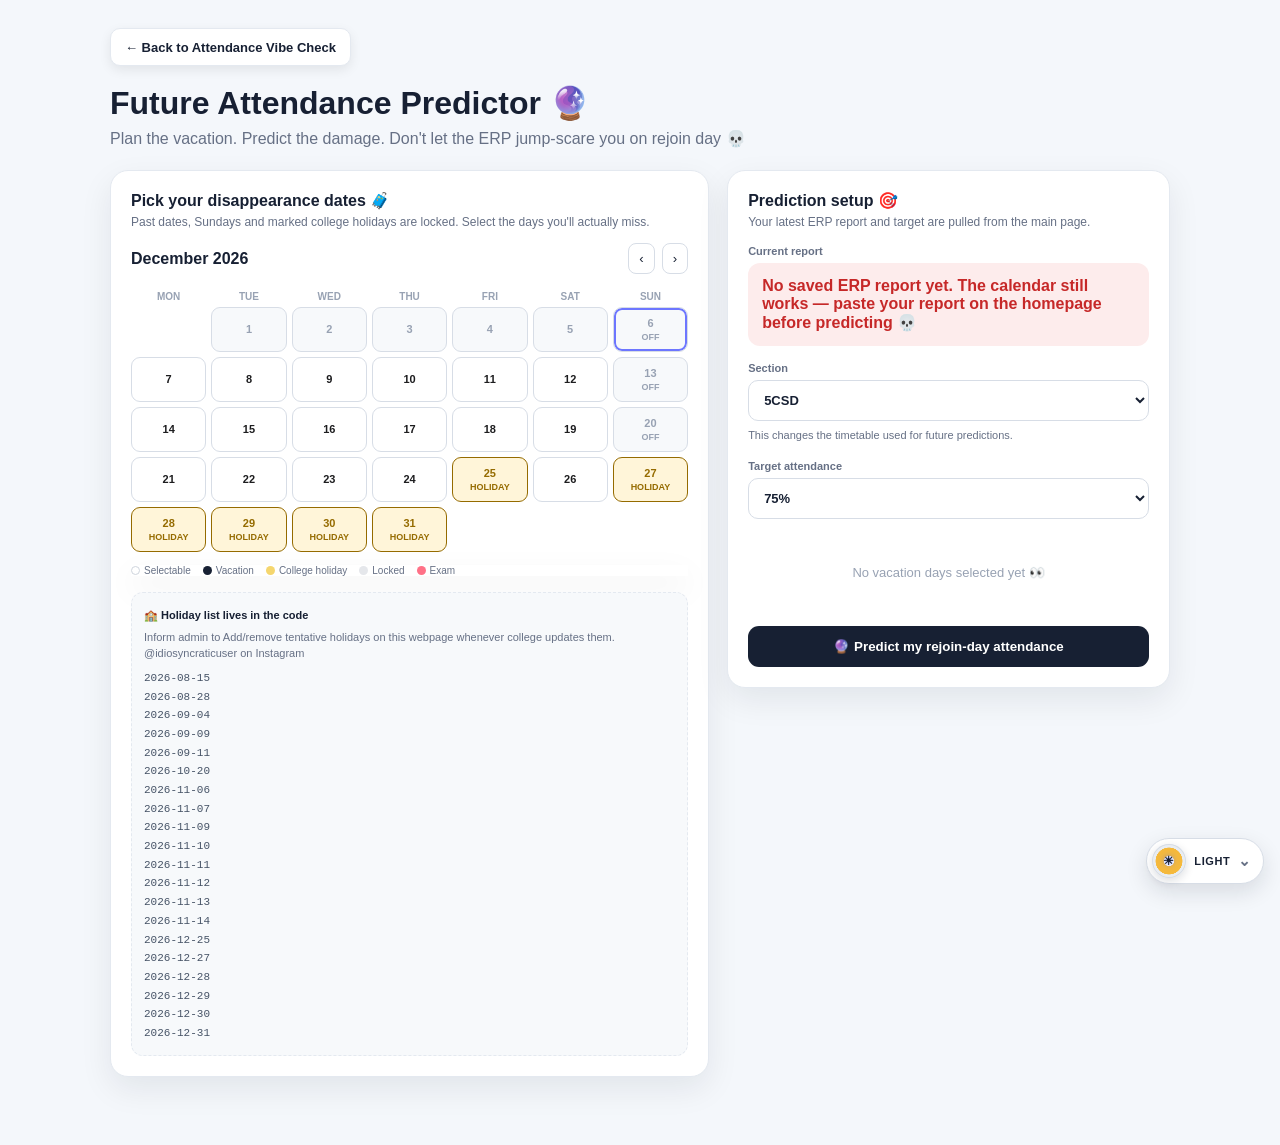
==== commit b47bf1d2: "added future predictor individual class feature" ====
--- a/future_predictor.html
+++ b/future_predictor.html
@@ -10,7 +10,7 @@
     <meta name="theme-color" content="#172033" />
     <meta name="mobile-web-app-capable" content="yes" />
     <meta name="apple-mobile-web-app-capable" content="yes" />
-    <script>!function(){try{var t=localStorage.getItem("attendanceVibeTheme");if(t==="night")t="dark";if(!["light","dark","iron-man","captain-america","thanos","attendance-hub"].includes(t))t=null}catch(e){}document.documentElement.dataset.theme=t||((matchMedia&&matchMedia("(prefers-color-scheme: dark)").matches)?"dark":"light");document.documentElement.classList.add("theme-booting")}();</script>
+    <script>!function(){try{var t=localStorage.getItem("attendanceVibeTheme");if(t==="night")t="dark";if(!["light","dark","iron-man","captain-america","thanos"].includes(t))t=null}catch(e){}document.documentElement.dataset.theme=t||((matchMedia&&matchMedia("(prefers-color-scheme: dark)").matches)?"dark":"light");document.documentElement.classList.add("theme-booting")}();</script>
     <style>
       * {
         box-sizing: border-box;
@@ -487,6 +487,27 @@
     font-size:10px;
     margin-top:2px;
 }
+/* Custom per-date absence picker */
+.absence-modal{position:fixed;inset:0;z-index:9999;display:none;align-items:center;justify-content:center;padding:16px;background:rgba(0,0,0,.68);backdrop-filter:blur(5px)}
+.absence-modal.open{display:flex}
+.absence-dialog{position:relative;width:min(540px,100%);max-height:min(85vh,760px);overflow:auto;background:var(--avc-surface,#fff);color:var(--avc-text,#172033);border:1px solid var(--avc-border,#e4e9f0);border-radius:18px;padding:24px;box-shadow:var(--avc-shadow,0 24px 80px rgba(0,0,0,.25))}
+.absence-dialog h2{font-size:22px;margin:0 32px 6px 0}
+.absence-date-label{margin:0 0 18px;color:var(--avc-muted,#667085)}
+.absence-close{position:absolute;right:14px;top:12px;border:0;background:transparent;color:inherit;font-size:28px;cursor:pointer}
+.absence-options{display:grid;gap:10px}
+.absence-option{display:flex;align-items:flex-start;gap:10px;padding:13px;border:1px solid var(--avc-border,#e4e9f0);border-radius:12px;cursor:pointer;background:var(--avc-surface-alt,rgba(127,127,127,.07))}
+.absence-option input{margin-top:4px;accent-color:var(--avc-accent,#5b75f6)}
+.absence-option span{display:grid;gap:4px}.absence-option small{color:var(--avc-muted,#667085);line-height:1.4}
+.custom-classes{display:grid;gap:8px;margin-top:14px}
+.custom-classes[hidden]{display:none}
+.custom-class{display:flex;align-items:center;gap:10px;padding:11px 12px;border:1px solid var(--avc-border,#e4e9f0);border-radius:10px;background:var(--avc-surface-alt,rgba(127,127,127,.06))}
+.custom-class input{accent-color:var(--avc-accent,#5b75f6);width:17px;height:17px}
+.custom-class span{flex:1;min-width:0}.custom-class b{display:block}.custom-class small{display:block;color:var(--avc-muted,#667085);margin-top:3px}
+.absence-actions{display:flex;justify-content:space-between;gap:10px;margin-top:20px}
+.absence-actions button{border:0;border-radius:9px;padding:11px 15px;font-weight:750;cursor:pointer}
+.absence-remove{background:var(--avc-danger-bg,#fdecec);color:var(--avc-danger,#c62828)}.absence-save{background:var(--avc-accent,#5b75f6);color:#fff;margin-left:auto}
+@media(max-width:520px){.absence-dialog{padding:20px 15px}.absence-actions button{padding:10px 12px}}
+
 /* Calendar visibility + exam dates */
 
 .calendar .day{
@@ -678,6 +699,23 @@
       <div id="result" class="result"></div>
     </div>
 
+    <div id="absenceModal" class="absence-modal" aria-hidden="true">
+      <div class="absence-dialog" role="dialog" aria-modal="true" aria-labelledby="absenceTitle">
+        <button type="button" class="absence-close" id="absenceClose" aria-label="Close">×</button>
+        <h2 id="absenceTitle">Plan your absence 👀</h2>
+        <p id="absenceDateLabel" class="absence-date-label"></p>
+        <div class="absence-options">
+          <label class="absence-option"><input type="radio" name="absenceMode" value="all" checked> <span><b>Full day chhodna hai 💀</b><small>Miss every scheduled class and lab on this date.</small></span></label>
+          <label class="absence-option"><input type="radio" name="absenceMode" value="custom"> <span><b>Custom select karunga</b><small>Choose exactly which classes/labs you'll miss.</small></span></label>
+        </div>
+        <div id="customClasses" class="custom-classes" hidden></div>
+        <div class="absence-actions">
+          <button type="button" class="absence-remove" id="absenceRemove">Remove date</button>
+          <button type="button" class="absence-save" id="absenceSave">Save selection</button>
+        </div>
+      </div>
+    </div>
+
     <script src="theme.js"></script>
     <script>
       // ================================
@@ -691,8 +729,6 @@
         "2026-09-04",
         "2026-09-09",
         "2026-09-11",
-        "2026-10-02",
-        "2026-10-03",
         "2026-10-20",
         "2026-11-06",
         "2026-11-07",
@@ -835,6 +871,9 @@
       let selectedSection = safeGet("attendanceVibeSection", "5CSD");
       if (!TIMETABLES[selectedSection]) selectedSection = "5CSD";
       let selectedDates = new Set();
+      // date -> "ALL" or Set of subject codes selected as absences
+      const selectedAbsences = new Map();
+      let editingAbsenceDate = null;
       let viewDate = new Date();
       viewDate.setDate(1);
 
@@ -859,6 +898,74 @@
       }
       function isBeforeToday(d) {
         return d < today();
+      }
+
+      function openAbsencePicker(key) {
+        editingAbsenceDate = key;
+        const d = new Date(key + "T00:00:00");
+        document.getElementById("absenceDateLabel").textContent = d.toLocaleDateString("en-IN", { weekday: "long", day: "numeric", month: "long", year: "numeric" });
+        const dayNumber = ((d.getDay() + 6) % 7) + 1;
+        const classes = (TIMETABLES[selectedSection][dayNumber] || []).filter((c) => c[0] !== "OPEN_ELECTIVE");
+        const existing = selectedAbsences.get(key);
+        const mode = existing === undefined || existing === "ALL" ? "all" : "custom";
+        document.querySelectorAll('input[name="absenceMode"]').forEach((el) => { el.checked = el.value === mode; });
+        const custom = document.getElementById("customClasses");
+        custom.innerHTML = classes.map(([code, type, hours], i) => {
+          const subject = findSubject(code);
+          const name = subject?.name || code;
+          const checked = existing instanceof Set ? existing.has(code) : false;
+          return `<label class="custom-class"><input type="checkbox" value="${code}" ${checked ? "checked" : ""}><span><b>${name}</b><small>${code} · ${type} · ${hours} hr</small></span></label>`;
+        }).join("") || '<div class="empty">No scheduled classes found for this date.</div>';
+        custom.hidden = mode !== "custom";
+        document.getElementById("absenceRemove").style.visibility = selectedDates.has(key) ? "visible" : "hidden";
+        document.getElementById("absenceModal").classList.add("open");
+        document.getElementById("absenceModal").setAttribute("aria-hidden", "false");
+      }
+
+      function closeAbsencePicker() {
+        document.getElementById("absenceModal").classList.remove("open");
+        document.getElementById("absenceModal").setAttribute("aria-hidden", "true");
+        editingAbsenceDate = null;
+      }
+
+      function saveAbsencePicker() {
+        if (!editingAbsenceDate) return;
+        const mode = document.querySelector('input[name="absenceMode"]:checked')?.value || "all";
+        if (mode === "all") {
+          selectedDates.add(editingAbsenceDate);
+          selectedAbsences.set(editingAbsenceDate, "ALL");
+        } else {
+          const picked = new Set([...document.querySelectorAll("#customClasses input[type=checkbox]:checked")].map((el) => el.value));
+          if (!picked.size) {
+            selectedDates.delete(editingAbsenceDate);
+            selectedAbsences.delete(editingAbsenceDate);
+          } else {
+            selectedDates.add(editingAbsenceDate);
+            selectedAbsences.set(editingAbsenceDate, picked);
+          }
+        }
+        closeAbsencePicker();
+        renderCalendar();
+        renderSelected();
+      }
+
+      function initAbsencePicker() {
+        document.querySelectorAll('input[name="absenceMode"]').forEach((el) => el.addEventListener("change", () => {
+          document.getElementById("customClasses").hidden = el.value !== "custom" || !el.checked;
+        }));
+        document.getElementById("absenceClose").addEventListener("click", closeAbsencePicker);
+        document.getElementById("absenceSave").addEventListener("click", saveAbsencePicker);
+        document.getElementById("absenceRemove").addEventListener("click", () => {
+          if (editingAbsenceDate) {
+            selectedDates.delete(editingAbsenceDate);
+            selectedAbsences.delete(editingAbsenceDate);
+          }
+          closeAbsencePicker(); renderCalendar(); renderSelected();
+        });
+        document.getElementById("absenceModal").addEventListener("click", (event) => {
+          if (event.target.id === "absenceModal") closeAbsencePicker();
+        });
+        document.addEventListener("keydown", (event) => { if (event.key === "Escape") closeAbsencePicker(); });
       }
 
       function renderCalendar(){
@@ -948,16 +1055,7 @@
 
         // Only selectable dates get a click handler
         if(!disabled){
-            cell.onclick=()=>{
-                if(selectedDates.has(key)){
-                    selectedDates.delete(key);
-                }else{
-                    selectedDates.add(key);
-                }
-
-                renderCalendar();
-                renderSelected();
-            };
+            cell.onclick=()=>openAbsencePicker(key);
         }else{
             cell.disabled=true;
         }
@@ -1033,12 +1131,12 @@
           .map((key) => {
             const d = new Date(key + "T00:00:00");
             const weekday = d.toLocaleString("en-IN", { weekday: "short" });
-            const classes =
-              TIMETABLES[selectedSection][((d.getDay() + 6) % 7) + 1] || [];
-            const hours = classes
-              .filter((c) => c[0] !== "OPEN_ELECTIVE")
-              .reduce((a, c) => a + c[2], 0);
-            return `<div class="selected-date"><span>${weekday}, ${d.toLocaleDateString("en-IN", { day: "numeric", month: "short" })}</span><span>${hours} hr absent 💀</span></div>`;
+            const classes = (TIMETABLES[selectedSection][((d.getDay() + 6) % 7) + 1] || []).filter((c) => c[0] !== "OPEN_ELECTIVE");
+            const choice = selectedAbsences.get(key) || "ALL";
+            const missed = choice === "ALL" ? classes : classes.filter((c) => choice instanceof Set && choice.has(c[0]));
+            const hours = missed.reduce((a, c) => a + c[2], 0);
+            const summary = choice === "ALL" ? "Full day" : `${missed.length}/${classes.length} classes`;
+            return `<div class="selected-date"><span>${weekday}, ${d.toLocaleDateString("en-IN", { day: "numeric", month: "short" })}<small style="display:block;opacity:.7;margin-top:3px">${summary}</small></span><span>${hours} hr absent 💀</span></div>`;
           })
           .join("");
       }
@@ -1089,11 +1187,12 @@
 
             // Sundays and college holidays have no classes/attendance impact.
             if(jsDay!==0&&!isHoliday(key)&&!EXAM_DATES.includes(key)){
-              const isSelected = selectedDates.has(key);
+              const absenceChoice = selectedAbsences.get(key);
               const classes = TIMETABLES[selectedSection][dayNumber] || [];
 
               classes.forEach(([code, type, hours]) => {
-                if (isSelected) {
+                const isMissed = absenceChoice === "ALL" || (absenceChoice instanceof Set && absenceChoice.has(code));
+                if (isMissed) {
                   missedHours += hours;
                   addSubject(code, type, hours, "missed", key);
                 } else {
@@ -1284,7 +1383,8 @@
         try {
           initSectionSelect();
           initTargetSelect();
-          renderCalendar();
+          initAbsencePicker();
+      renderCalendar();
           renderSelected();
 
           const reportStatus = document.getElementById("reportStatus");
--- a/theme.css
+++ b/theme.css
@@ -5308,849 +5308,3 @@
     top: -2px;
   }
 }
-
-/* =========================================================
-   ATTENDANCEHUB — isolated content-platform skin
-   Everything below is scoped to this theme only.
-   ========================================================= */
-html[data-theme="attendance-hub"] {
-  --hub-bg: #111111;
-  --hub-surface: #1a1a1a;
-  --hub-surface-2: #222222;
-  --hub-border: #303030;
-  --hub-text: #f2f2f2;
-  --hub-muted: #999999;
-  --hub-orange: #f5a000;
-  --hub-orange-hot: #ffad14;
-}
-
-html[data-theme="attendance-hub"] body {
-  background: var(--hub-bg) !important;
-  color: var(--hub-text) !important;
-}
-
-html[data-theme="attendance-hub"] .container {
-  max-width: 1220px;
-}
-
-html[data-theme="attendance-hub"] .header,
-html[data-theme="attendance-hub"] .input-panel,
-html[data-theme="attendance-hub"] .legend {
-  background: var(--hub-surface) !important;
-  border-color: var(--hub-border) !important;
-  color: var(--hub-text) !important;
-  border-radius: 8px;
-}
-
-html[data-theme="attendance-hub"] .header {
-  padding-right: 18px;
-}
-
-html[data-theme="attendance-hub"] h1,
-html[data-theme="attendance-hub"] .section-title,
-html[data-theme="attendance-hub"] .aggregate-title,
-html[data-theme="attendance-hub"] .legend b {
-  color: var(--hub-text) !important;
-}
-
-html[data-theme="attendance-hub"] .subtitle,
-html[data-theme="attendance-hub"] .legend,
-html[data-theme="attendance-hub"] .aggregate-sub,
-html[data-theme="attendance-hub"] label {
-  color: var(--hub-muted) !important;
-}
-
-html[data-theme="attendance-hub"] textarea,
-html[data-theme="attendance-hub"] select,
-html[data-theme="attendance-hub"] input {
-  background: #151515 !important;
-  color: var(--hub-text) !important;
-  border-color: #383838 !important;
-}
-
-html[data-theme="attendance-hub"] textarea:focus,
-html[data-theme="attendance-hub"] select:focus,
-html[data-theme="attendance-hub"] input:focus {
-  border-color: var(--hub-orange) !important;
-  box-shadow: 0 0 0 3px rgba(245,160,0,.12) !important;
-}
-
-html[data-theme="attendance-hub"] .input-actions button:not(.secondary),
-html[data-theme="attendance-hub"] .run,
-html[data-theme="attendance-hub"] .panel > button:not(.theme-toggle) {
-  background: var(--hub-orange) !important;
-  color: #111 !important;
-  border-color: var(--hub-orange) !important;
-  border-radius: 5px !important;
-  box-shadow: none !important;
-}
-
-html[data-theme="attendance-hub"] .input-actions button:not(.secondary):hover,
-html[data-theme="attendance-hub"] .run:hover {
-  background: var(--hub-orange-hot) !important;
-  transform: translateY(-1px);
-}
-
-html[data-theme="attendance-hub"] .input-actions .secondary,
-html[data-theme="attendance-hub"] .skip-link,
-html[data-theme="attendance-hub"] .predictor-link {
-  background: #242424 !important;
-  color: #ddd !important;
-  border-color: #393939 !important;
-}
-
-html[data-theme="attendance-hub"] .cards {
-  display: grid;
-  grid-template-columns: repeat(4, minmax(0, 1fr));
-  gap: 18px;
-  align-items: start;
-}
-
-html[data-theme="attendance-hub"] .attendance-hub-toolbar {
-  display: flex;
-  align-items: center;
-  gap: 9px;
-  flex-wrap: wrap;
-  margin: 24px 0 18px;
-}
-
-html[data-theme="attendance-hub"] .attendance-hub-toolbar[hidden] {
-  display: none !important;
-}
-
-html[data-theme="attendance-hub"] .attendance-hub-search-wrap {
-  flex: 1 1 320px;
-  min-width: 220px;
-  height: 42px;
-  display: flex;
-  align-items: center;
-  background: #242424;
-  border: 1px solid #333;
-  border-radius: 5px;
-  padding: 0 13px;
-}
-
-html[data-theme="attendance-hub"] .attendance-hub-search-icon {
-  color: #888;
-  font-size: 22px;
-  margin-right: 7px;
-}
-
-html[data-theme="attendance-hub"] .attendance-hub-search {
-  width: 100%;
-  height: 100%;
-  border: 0 !important;
-  outline: 0;
-  box-shadow: none !important;
-  padding: 0 !important;
-  background: transparent !important;
-}
-
-html[data-theme="attendance-hub"] .attendance-hub-search::placeholder {
-  color: #858585;
-}
-
-html[data-theme="attendance-hub"] .attendance-hub-chip {
-  min-height: 42px;
-  padding: 0 14px;
-  border: 1px solid #393939;
-  border-radius: 5px;
-  background: #242424;
-  color: #ccc;
-  cursor: pointer;
-  font-weight: 700;
-  white-space: nowrap;
-  transition: background .16s ease, color .16s ease, border-color .16s ease, transform .16s ease;
-}
-
-html[data-theme="attendance-hub"] .attendance-hub-chip:hover {
-  border-color: #555;
-  transform: translateY(-1px);
-}
-
-html[data-theme="attendance-hub"] .attendance-hub-chip.is-active {
-  background: var(--hub-orange);
-  color: #111;
-  border-color: var(--hub-orange);
-}
-
-html[data-theme="attendance-hub"] .attendance-hub-card {
-  min-width: 0;
-  overflow: hidden;
-  background: var(--hub-surface) !important;
-  border: 1px solid #2d2d2d !important;
-  border-radius: 7px !important;
-  box-shadow: none !important;
-  padding: 0 !important;
-  transition: transform .18s ease, border-color .18s ease, box-shadow .18s ease;
-}
-
-html[data-theme="attendance-hub"] .attendance-hub-card:hover {
-  transform: translateY(-3px);
-  border-color: #454545 !important;
-  box-shadow: 0 10px 28px rgba(0,0,0,.28) !important;
-}
-
-html[data-theme="attendance-hub"] .attendance-hub-thumb {
-  position: relative;
-  aspect-ratio: 16 / 9;
-  overflow: hidden;
-  background: linear-gradient(135deg,#303030,#101010);
-  background-size: cover;
-  background-position: center;
-  display: flex;
-  align-items: center;
-  justify-content: center;
-}
-
-html[data-theme="attendance-hub"] .attendance-hub-thumb::after {
-  content: "";
-  position: absolute;
-  inset: auto 0 0;
-  height: 48%;
-  background: linear-gradient(transparent, rgba(0,0,0,.72));
-  pointer-events: none;
-}
-
-html[data-theme="attendance-hub"] .attendance-hub-thumb-pattern {
-  position: absolute;
-  inset: 0;
-  display: grid;
-  place-items: center;
-  background:
-    radial-gradient(circle at 30% 35%, rgba(245,160,0,.24), transparent 27%),
-    linear-gradient(135deg, #292929 0%, #171717 55%, #101010 100%);
-}
-
-html[data-theme="attendance-hub"] .attendance-hub-thumb-pattern span {
-  font-size: clamp(28px, 5vw, 56px);
-  font-weight: 900;
-  letter-spacing: -2px;
-  color: rgba(245,160,0,.34);
-  transform: rotate(-5deg);
-}
-
-html[data-theme="attendance-hub"] .attendance-hub-play {
-  position: relative;
-  z-index: 2;
-  width: 52px;
-  height: 52px;
-  display: grid;
-  place-items: center;
-  padding-left: 3px;
-  border-radius: 50%;
-  background: rgba(0,0,0,.7);
-  border: 2px solid rgba(255,255,255,.8);
-  color: white;
-  font-size: 17px;
-  opacity: .92;
-}
-
-html[data-theme="attendance-hub"] .attendance-hub-duration,
-html[data-theme="attendance-hub"] .attendance-hub-badge {
-  position: absolute;
-  z-index: 3;
-  bottom: 9px;
-  padding: 4px 6px;
-  border-radius: 3px;
-  background: rgba(0,0,0,.82);
-  color: white;
-  font-size: 10px;
-  font-weight: 800;
-}
-
-html[data-theme="attendance-hub"] .attendance-hub-duration { right: 9px; }
-html[data-theme="attendance-hub"] .attendance-hub-badge { left: 9px; color: var(--hub-orange); }
-html[data-theme="attendance-hub"] .attendance-hub-badge.is-danger { color: #ff6b6b; }
-
-html[data-theme="attendance-hub"] .attendance-hub-card-body {
-  padding: 12px 12px 14px;
-}
-
-html[data-theme="attendance-hub"] .attendance-hub-title-row {
-  display: flex;
-  gap: 10px;
-}
-
-html[data-theme="attendance-hub"] .attendance-hub-avatar {
-  flex: 0 0 32px;
-  width: 32px;
-  height: 32px;
-  display: grid;
-  place-items: center;
-  border-radius: 50%;
-  background: #303030;
-  color: var(--hub-orange);
-  font-size: 10px;
-  font-weight: 900;
-}
-
-html[data-theme="attendance-hub"] .attendance-hub-copy {
-  min-width: 0;
-  flex: 1;
-}
-
-html[data-theme="attendance-hub"] .attendance-hub-copy h3 {
-  margin: 0;
-  color: #f1f1f1;
-  font-size: 14px;
-  line-height: 1.35;
-  font-weight: 800;
-}
-
-html[data-theme="attendance-hub"] .attendance-hub-copy p {
-  margin: 5px 0 0;
-  color: #858585;
-  font-size: 11px;
-  white-space: nowrap;
-  overflow: hidden;
-  text-overflow: ellipsis;
-}
-
-html[data-theme="attendance-hub"] .attendance-hub-mini-progress {
-  height: 3px;
-  margin-top: 10px;
-  overflow: hidden;
-  background: #303030;
-  border-radius: 999px;
-}
-
-html[data-theme="attendance-hub"] .attendance-hub-mini-progress span {
-  display: block;
-  height: 100%;
-  background: var(--hub-orange);
-  border-radius: inherit;
-}
-
-html[data-theme="attendance-hub"] .attendance-hub-card--debarred .attendance-hub-mini-progress span {
-  background: #e5484d;
-}
-
-html[data-theme="attendance-hub"] .attendance-hub-roast {
-  margin-top: 9px;
-  color: #b7b7b7;
-  font-size: 11px;
-  line-height: 1.4;
-}
-
-html[data-theme="attendance-hub"] .attendance-hub-card--debarred .attendance-hub-roast {
-  color: #ff9a9a;
-  font-weight: 700;
-}
-
-html[data-theme="attendance-hub"] .theme-toggle__core {
-  background: var(--hub-orange) !important;
-  color: #111 !important;
-}
-
-html[data-theme="attendance-hub"] .theme-menu__heading span,
-html[data-theme="attendance-hub"] .theme-menu__heading small {
-  color: #ddd;
-}
-
-html[data-theme="attendance-hub"] .theme-option[aria-checked="true"] {
-  border-color: var(--hub-orange);
-  background: rgba(245,160,0,.09);
-}
-
-html[data-theme="attendance-hub"] .theme-option__check {
-  color: var(--hub-orange);
-}
-
-html[data-theme="attendance-hub"] .theme-option__preview--attendance-hub {
-  background: linear-gradient(135deg,#111 0 65%,#f5a000 66% 100%);
-}
-
- .attendance-hub-transition {
-  position: fixed;
-  inset: 0;
-  z-index: 99999;
-  display: grid;
-  place-items: center;
-  background: #0d0d0d;
-  opacity: 0;
-  pointer-events: none;
-  transition: opacity .2s ease;
-}
-
-.attendance-hub-transition.is-active { opacity: 1; }
-.attendance-hub-transition.is-revealing { opacity: 0; transition: opacity .32s ease; }
-
-.attendance-hub-transition__logo {
-  position: relative;
-  z-index: 2;
-  font-size: clamp(34px, 7vw, 70px);
-  font-weight: 900;
-  letter-spacing: -3px;
-  color: #f4f4f4;
-}
-.attendance-hub-transition__logo span { color: #f5a000; }
-.attendance-hub-transition__bar {
-  position: absolute;
-  left: 0;
-  right: 0;
-  top: 50%;
-  height: 2px;
-  background: #f5a000;
-  transform: scaleX(0);
-  transform-origin: center;
-}
-.attendance-hub-transition.is-active .attendance-hub-transition__bar { animation: hubBar .7s ease forwards; }
-.attendance-hub-transition__scan {
-  position: absolute;
-  inset: 0;
-  background: linear-gradient(transparent 48%, rgba(245,160,0,.12) 50%, transparent 52%);
-  background-size: 100% 8px;
-  opacity: .5;
-}
-@keyframes hubBar { 0%{transform:scaleX(0)} 45%{transform:scaleX(1)} 100%{transform:scaleX(1)} }
-
-@media (max-width: 1050px) {
-  html[data-theme="attendance-hub"] .cards { grid-template-columns: repeat(3, minmax(0, 1fr)); }
-}
-@media (max-width: 760px) {
-  html[data-theme="attendance-hub"] .cards { grid-template-columns: repeat(2, minmax(0, 1fr)); gap: 13px; }
-  html[data-theme="attendance-hub"] .attendance-hub-toolbar { gap: 7px; }
-  html[data-theme="attendance-hub"] .attendance-hub-chip { flex: 1 1 auto; }
-}
-@media (max-width: 470px) {
-  html[data-theme="attendance-hub"] .cards { grid-template-columns: 1fr; }
-  html[data-theme="attendance-hub"] .attendance-hub-search-wrap { flex-basis: 100%; }
-}
-
-
-/* =========================================================
-   ATTENDANCEHUB — global platform header + linked pages
-   Scoped exclusively to the AttendanceHub theme.
-   ========================================================= */
-.attendance-hub-global-nav {
-  display: none;
-  position: relative;
-  z-index: 9000;
-  width: 100%;
-  background: #181818;
-  border-bottom: 1px solid #303030;
-  color: #eee;
-  font-family: Inter, Segoe UI, Arial, sans-serif;
-}
-.attendance-hub-global-nav.is-visible { display: block; }
-.attendance-hub-global-nav__inner {
-  width: min(1220px, calc(100% - 36px));
-  min-height: 72px;
-  margin: 0 auto;
-  display: flex;
-  align-items: center;
-  gap: 24px;
-}
-.attendance-hub-brand {
-  flex: 0 0 auto;
-  color: #f3f3f3;
-  text-decoration: none;
-  font-size: 27px;
-  line-height: 1;
-  font-weight: 900;
-  letter-spacing: -1.5px;
-}
-.attendance-hub-brand span {
-  color: #111;
-  background: #f5a000;
-  border-radius: 5px;
-  padding: 5px 7px 6px;
-  margin-left: 2px;
-}
-.attendance-hub-global-search {
-  flex: 1 1 520px;
-  max-width: 780px;
-  height: 42px;
-  display: flex;
-  align-items: center;
-  gap: 9px;
-  padding: 0 13px;
-  background: #242424;
-  border: 1px solid #353535;
-  border-radius: 5px;
-}
-.attendance-hub-global-search:focus-within { border-color: #555; }
-.attendance-hub-global-search > span { color: #f5a000; font-size: 20px; }
-.attendance-hub-global-search input {
-  width: 100%; height: 100%; border: 0 !important; outline: 0;
-  background: transparent !important; color: #eee !important;
-  box-shadow: none !important; padding: 0 !important;
-}
-.attendance-hub-global-search input::placeholder { color: #888; }
-.attendance-hub-global-actions { display: flex; align-items: center; gap: 8px; margin-left: auto; }
-.attendance-hub-global-actions button {
-  border: 0; background: transparent; color: #d8d8d8;
-  font: inherit; font-size: 14px; font-weight: 800;
-  padding: 11px 9px; border-radius: 5px; cursor: pointer;
-}
-.attendance-hub-global-actions button:hover { color: #fff; background: #242424; }
-.attendance-hub-global-actions button.is-adult {
-  background: #f5a000; color: #111; padding: 11px 14px;
-}
-.attendance-hub-global-actions button.is-adult:hover { background: #ffad14; }
-.attendance-hub-global-actions button.is-adult.is-active { background: #ffad14; box-shadow: inset 0 0 0 2px #111; }
-.attendance-hub-global-actions button span { font-size: .78em; }
-
-html[data-theme="attendance-hub"] .attendance-hub-toolbar { display: none !important; }
-html[data-theme="attendance-hub"] body { padding-top: 0 !important; }
-html[data-theme="attendance-hub"] .attendance-hub-global-nav + .theme-control { z-index: 9500; }
-html[data-theme="attendance-hub"] .attendance-hub-card { grid-column: span 1; }
-html[data-theme="attendance-hub"] .attendance-hub-thumb-title {
-  position: absolute; z-index: 2; left: 12px; right: 70px; bottom: 10px;
-  color: #fff; font-size: 15px; line-height: 1.2; font-weight: 900;
-  text-shadow: 0 2px 10px rgba(0,0,0,.8);
-}
-html[data-theme="attendance-hub"] .attendance-hub-card-body { padding: 14px; }
-html[data-theme="attendance-hub"] .attendance-hub-card-head {
-  display: flex; align-items: flex-start; justify-content: space-between; gap: 10px;
-  padding-bottom: 12px; border-bottom: 1px solid #303030;
-}
-html[data-theme="attendance-hub"] .attendance-hub-code { color: #999; font-size: 11px; font-weight: 800; }
-html[data-theme="attendance-hub"] .attendance-hub-card-head h3 {
-  margin: 3px 0 0; color: #f5f5f5; font-size: 17px; line-height: 1.2; font-weight: 900;
-}
-html[data-theme="attendance-hub"] .attendance-hub-type { margin-top: 6px; color: #8c8c8c; font-size: 11px; }
-html[data-theme="attendance-hub"] .attendance-hub-status {
-  flex: 0 0 auto; max-width: 58%; padding: 7px 9px; border-radius: 4px;
-  background: #153d1f; color: #78e08f; font-size: 10px; font-weight: 900; text-align: center;
-}
-html[data-theme="attendance-hub"] .attendance-hub-status.is-danger { background: #45181b; color: #ff8b91; }
-html[data-theme="attendance-hub"] .attendance-hub-detail-grid {
-  display: grid; grid-template-columns: 108px 1fr; gap: 15px; align-items: center; padding: 16px 0;
-}
-html[data-theme="attendance-hub"] .attendance-hub-donut {
-  width: 94px; height: 94px; margin: auto; border-radius: 50%;
-  display: grid; place-items: center;
-  background: conic-gradient(var(--hub-chart) var(--pct), #353535 0);
-  box-shadow: 0 0 22px color-mix(in srgb, var(--hub-chart) 25%, transparent);
-}
-html[data-theme="attendance-hub"] .attendance-hub-donut::before {
-  content: ""; position: absolute; width: 72px; height: 72px; border-radius: 50%; background: #181818;
-}
-html[data-theme="attendance-hub"] .attendance-hub-donut div { position: relative; z-index: 1; color: #eee; font-size: 16px; font-weight: 900; }
-html[data-theme="attendance-hub"] .attendance-hub-metrics { min-width: 0; }
-html[data-theme="attendance-hub"] .attendance-hub-metrics > div:not(.attendance-hub-progress):not(.attendance-hub-roast) {
-  display: flex; justify-content: space-between; gap: 10px; margin: 5px 0; color: #a9a9a9; font-size: 11px;
-}
-html[data-theme="attendance-hub"] .attendance-hub-metrics b { color: #eee; font-size: 12px; }
-html[data-theme="attendance-hub"] .attendance-hub-progress { height: 7px; margin: 9px 0 7px; overflow: hidden; border-radius: 99px; background: #343434; }
-html[data-theme="attendance-hub"] .attendance-hub-progress span { display: block; height: 100%; background: var(--hub-orange); border-radius: inherit; }
-html[data-theme="attendance-hub"] .attendance-hub-card--debarred .attendance-hub-progress span { background: #e5484d; }
-html[data-theme="attendance-hub"] .attendance-hub-roast { color: #aaa; font-size: 11px; line-height: 1.35; }
-html[data-theme="attendance-hub"] .attendance-hub-card--debarred .attendance-hub-roast { color: #ff969b; font-weight: 900; }
-html[data-theme="attendance-hub"] .attendance-hub-actions { display: grid; grid-template-columns: 1fr 1fr; gap: 9px; }
-html[data-theme="attendance-hub"] .attendance-hub-action-box {
-  min-height: 64px; padding: 10px; border: 1px solid #353535; border-radius: 5px; background: #222;
-}
-html[data-theme="attendance-hub"] .attendance-hub-action-box small { display:block; color:#999; font-size:10px; }
-html[data-theme="attendance-hub"] .attendance-hub-action-box strong { display:block; margin-top:5px; color:#86e98e; font-size:14px; line-height:1.2; }
-html[data-theme="attendance-hub"] .attendance-hub-action-box strong.is-catch { color:#ffb45c; }
-html[data-theme="attendance-hub"] .attendance-hub-action-box strong.is-danger { color:#ff6b6b; }
-
-/* Linked tools pages: the same AttendanceHub visual language, without changing their logic. */
-html[data-theme="attendance-hub"] .container { width: min(1220px, calc(100% - 36px)); max-width: 1220px; padding-top: 28px; }
-html[data-theme="attendance-hub"] .container > .back { color:#999; }
-html[data-theme="attendance-hub"] .container > h1 { color:#f3f3f3; font-size:34px; font-weight:900; letter-spacing:-1px; }
-html[data-theme="attendance-hub"] .container > .subtitle { color:#999; }
-html[data-theme="attendance-hub"] .panel,
-html[data-theme="attendance-hub"] .result,
-html[data-theme="attendance-hub"] .holiday-box,
-html[data-theme="attendance-hub"] .selected-list {
-  background:#1a1a1a !important; color:#eee !important; border-color:#303030 !important;
-  border-radius:7px !important; box-shadow:none !important;
-}
-html[data-theme="attendance-hub"] .panel { border:1px solid #303030 !important; }
-html[data-theme="attendance-hub"] .section-title,
-html[data-theme="attendance-hub"] .section-sub,
-html[data-theme="attendance-hub"] .field label,
-html[data-theme="attendance-hub"] .note,
-html[data-theme="attendance-hub"] .back { color:#999 !important; }
-html[data-theme="attendance-hub"] .section-title { color:#f3f3f3 !important; font-weight:900; }
-html[data-theme="attendance-hub"] .panel input,
-html[data-theme="attendance-hub"] .panel select,
-html[data-theme="attendance-hub"] .panel textarea,
-html[data-theme="attendance-hub"] .panel button {
-  background:#242424 !important; color:#eee !important; border-color:#383838 !important;
-}
-html[data-theme="attendance-hub"] .panel input:focus,
-html[data-theme="attendance-hub"] .panel select:focus,
-html[data-theme="attendance-hub"] .panel textarea:focus { border-color:#f5a000 !important; box-shadow:0 0 0 3px rgba(245,160,0,.12) !important; }
-html[data-theme="attendance-hub"] .panel .run,
-html[data-theme="attendance-hub"] .panel > button:not(.theme-toggle) { background:#f5a000 !important; color:#111 !important; border-color:#f5a000 !important; }
-html[data-theme="attendance-hub"] .stat { background:#222 !important; border-color:#383838 !important; color:#eee !important; }
-html[data-theme="attendance-hub"] .stat b,
-html[data-theme="attendance-hub"] .big { color:#f5a000 !important; }
-
-@media (max-width: 900px) {
-  .attendance-hub-global-nav__inner { gap: 12px; }
-  .attendance-hub-global-actions { gap: 2px; }
-  .attendance-hub-global-actions button { padding: 10px 7px; }
-  .attendance-hub-brand { font-size: 23px; }
-}
-@media (max-width: 700px) {
-  .attendance-hub-global-nav__inner { width: calc(100% - 20px); flex-wrap: wrap; padding: 10px 0; }
-  .attendance-hub-global-search { order: 3; flex-basis: 100%; max-width: none; }
-  .attendance-hub-global-actions { margin-left:auto; }
-  html[data-theme="attendance-hub"] .attendance-hub-detail-grid { grid-template-columns: 90px 1fr; }
-}
-@media (max-width: 470px) {
-  .attendance-hub-brand { font-size: 20px; }
-  .attendance-hub-global-actions button:not(.is-adult) { display:none; }
-  html[data-theme="attendance-hub"] .attendance-hub-actions { grid-template-columns: 1fr; }
-}
-
-/* =========================================================
-   ATTENDANCEHUB FINAL POLISH
-   Keep the same card footprint as the standard AVC cards.
-   ========================================================= */
-html[data-theme="attendance-hub"] .container {
-  max-width: 1100px !important;
-}
-
-html[data-theme="attendance-hub"] .cards {
-  grid-template-columns: repeat(auto-fit, minmax(300px, 1fr)) !important;
-  gap: 12px !important;
-}
-
-/* The Hub card keeps the standard AVC card width/height rhythm.
-   Only its internal skin is different. */
-html[data-theme="attendance-hub"] .attendance-hub-card {
-  display: block !important;
-  grid-template-rows: none !important;
-  width: 100%;
-  min-height: 0;
-}
-
-html[data-theme="attendance-hub"] .attendance-hub-card .attendance-hub-thumb {
-  width: 100%;
-  aspect-ratio: 16 / 9;
-}
-
-html[data-theme="attendance-hub"] .attendance-hub-card-body {
-  min-width: 0;
-}
-
-html[data-theme="attendance-hub"] .attendance-hub-roast {
-  overflow: visible !important;
-  min-height: 30px;
-  white-space: normal !important;
-  overflow-wrap: anywhere;
-}
-
-/* ---------------------------------------------------------
-   Future Predictor — AttendanceHub color system
-   Orange = primary/action, green = safe, red = danger,
-   charcoal = surfaces, white/gray = information hierarchy.
-   --------------------------------------------------------- */
-html[data-theme="attendance-hub"] body:has(.calendar) {
-  background: #111 !important;
-  color: #eee !important;
-}
-
-html[data-theme="attendance-hub"] body:has(.calendar) .container {
-  width: min(1100px, calc(100% - 32px)) !important;
-  max-width: 1100px !important;
-  padding-top: 28px !important;
-}
-
-html[data-theme="attendance-hub"] body:has(.calendar) .back,
-html[data-theme="attendance-hub"] body:has(.calendar) .subtitle,
-html[data-theme="attendance-hub"] body:has(.calendar) .section-sub,
-html[data-theme="attendance-hub"] body:has(.calendar) .note,
-html[data-theme="attendance-hub"] body:has(.calendar) label {
-  color: #999 !important;
-}
-
-html[data-theme="attendance-hub"] body:has(.calendar) h1,
-html[data-theme="attendance-hub"] body:has(.calendar) .section-title,
-html[data-theme="attendance-hub"] body:has(.calendar) .month-title {
-  color: #f3f3f3 !important;
-}
-
-html[data-theme="attendance-hub"] body:has(.calendar) .grid {
-  gap: 14px !important;
-}
-
-html[data-theme="attendance-hub"] body:has(.calendar) .panel,
-html[data-theme="attendance-hub"] body:has(.calendar) .result {
-  background: #1a1a1a !important;
-  color: #eee !important;
-  border: 1px solid #303030 !important;
-  border-radius: 8px !important;
-  box-shadow: none !important;
-}
-
-html[data-theme="attendance-hub"] body:has(.calendar) .calendar-head {
-  border-bottom: 1px solid #303030;
-  padding-bottom: 10px;
-}
-
-html[data-theme="attendance-hub"] body:has(.calendar) .month-buttons button {
-  background: #242424 !important;
-  color: #eee !important;
-  border-color: #3a3a3a !important;
-}
-
-html[data-theme="attendance-hub"] body:has(.calendar) .month-buttons button:hover {
-  background: #f5a000 !important;
-  color: #111 !important;
-  border-color: #f5a000 !important;
-}
-
-html[data-theme="attendance-hub"] body:has(.calendar) .weekdays div {
-  color: #8f8f8f !important;
-}
-
-/* Calendar numbers: high contrast in every semantic state. */
-html[data-theme="attendance-hub"] body:has(.calendar) .calendar .day {
-  background: #222 !important;
-  color: #f2f2f2 !important;
-  border-color: #353535 !important;
-}
-html[data-theme="attendance-hub"] body:has(.calendar) .calendar .day span {
-  color: #f2f2f2 !important;
-}
-html[data-theme="attendance-hub"] body:has(.calendar) .calendar .day small {
-  color: #aaa !important;
-}
-html[data-theme="attendance-hub"] body:has(.calendar) .calendar .day:hover:not(.disabled):not(.holiday):not(.exam):not(.selected) {
-  background: #2a2a2a !important;
-  color: #fff !important;
-  border-color: #f5a000 !important;
-}
-html[data-theme="attendance-hub"] body:has(.calendar) .calendar .day.today {
-  box-shadow: inset 0 0 0 2px #f5a000 !important;
-}
-html[data-theme="attendance-hub"] body:has(.calendar) .calendar .day.selected,
-html[data-theme="attendance-hub"] body:has(.calendar) .calendar .day.selected span,
-html[data-theme="attendance-hub"] body:has(.calendar) .calendar .day.selected small {
-  background: #f5a000 !important;
-  color: #111 !important;
-  border-color: #f5a000 !important;
-}
-html[data-theme="attendance-hub"] body:has(.calendar) .calendar .day.disabled,
-html[data-theme="attendance-hub"] body:has(.calendar) .calendar .day.disabled span,
-html[data-theme="attendance-hub"] body:has(.calendar) .calendar .day.disabled small {
-  background: #181818 !important;
-  color: #666 !important;
-  border-color: #292929 !important;
-}
-html[data-theme="attendance-hub"] body:has(.calendar) .calendar .day.holiday,
-html[data-theme="attendance-hub"] body:has(.calendar) .calendar .day.holiday span,
-html[data-theme="attendance-hub"] body:has(.calendar) .calendar .day.holiday small {
-  background: #352a12 !important;
-  color: #ffc44d !important;
-  border-color: #725718 !important;
-}
-html[data-theme="attendance-hub"] body:has(.calendar) .calendar .day.exam,
-html[data-theme="attendance-hub"] body:has(.calendar) .calendar .day.exam span,
-html[data-theme="attendance-hub"] body:has(.calendar) .calendar .day.exam small {
-  background: #35171a !important;
-  color: #ff858b !important;
-  border-color: #743036 !important;
-}
-
-html[data-theme="attendance-hub"] body:has(.calendar) .legend {
-  background: transparent !important;
-  border: 0 !important;
-  color: #999 !important;
-}
-html[data-theme="attendance-hub"] body:has(.calendar) .dot.available { background: #222 !important; border-color: #666 !important; }
-html[data-theme="attendance-hub"] body:has(.calendar) .dot.selected { background: #f5a000 !important; }
-html[data-theme="attendance-hub"] body:has(.calendar) .dot.holiday { background: #ffc44d !important; }
-html[data-theme="attendance-hub"] body:has(.calendar) .dot.disabled { background: #555 !important; }
-
-html[data-theme="attendance-hub"] body:has(.calendar) .holiday-box {
-  background: #202020 !important;
-  border-color: #3b3b3b !important;
-}
-html[data-theme="attendance-hub"] body:has(.calendar) .holiday-box b,
-html[data-theme="attendance-hub"] body:has(.calendar) .holiday-box code {
-  color: #ddd !important;
-}
-
-html[data-theme="attendance-hub"] body:has(.calendar) select,
-html[data-theme="attendance-hub"] body:has(.calendar) .panel input,
-html[data-theme="attendance-hub"] body:has(.calendar) .panel textarea {
-  background: #242424 !important;
-  color: #eee !important;
-  border-color: #3a3a3a !important;
-}
-html[data-theme="attendance-hub"] body:has(.calendar) select:focus,
-html[data-theme="attendance-hub"] body:has(.calendar) .panel input:focus,
-html[data-theme="attendance-hub"] body:has(.calendar) .panel textarea:focus {
-  border-color: #f5a000 !important;
-  box-shadow: 0 0 0 3px rgba(245,160,0,.12) !important;
-}
-
-/* Predictor result cards use the same standard AVC 300px card rhythm,
-   just recolored for AttendanceHub. */
-html[data-theme="attendance-hub"] body:has(.calendar) .result .cards {
-  display: grid !important;
-  grid-template-columns: repeat(auto-fit, minmax(300px, 1fr)) !important;
-  gap: 12px !important;
-}
-html[data-theme="attendance-hub"] body:has(.calendar) .result .card {
-  display: grid !important;
-  grid-template-rows: 72px 135px auto !important;
-  min-width: 0;
-  background: #1a1a1a !important;
-  color: #eee !important;
-  border: 1px solid #303030 !important;
-  border-radius: 8px !important;
-  padding: 14px !important;
-  box-shadow: none !important;
-  overflow: hidden !important;
-}
-html[data-theme="attendance-hub"] body:has(.calendar) .result .card:hover {
-  border-color: #4a4a4a !important;
-  transform: translateY(-2px);
-}
-html[data-theme="attendance-hub"] body:has(.calendar) .result .code { color: #999 !important; }
-html[data-theme="attendance-hub"] body:has(.calendar) .result .name { color: #f4f4f4 !important; }
-html[data-theme="attendance-hub"] body:has(.calendar) .result .type { color: #888 !important; }
-html[data-theme="attendance-hub"] body:has(.calendar) .result .chart-row {
-  border-color: #303030 !important;
-}
-html[data-theme="attendance-hub"] body:has(.calendar) .result .donut:after {
-  background: #1a1a1a !important;
-}
-html[data-theme="attendance-hub"] body:has(.calendar) .result .metric span { color: #999 !important; }
-html[data-theme="attendance-hub"] body:has(.calendar) .result .metric b { color: #eee !important; }
-html[data-theme="attendance-hub"] body:has(.calendar) .result .progress { background: #343434 !important; }
-html[data-theme="attendance-hub"] body:has(.calendar) .result .action {
-  border-top: 1px solid #303030;
-}
-html[data-theme="attendance-hub"] body:has(.calendar) .result .action-box {
-  background: #222 !important;
-  border-color: #383838 !important;
-  color: #eee !important;
-}
-html[data-theme="attendance-hub"] body:has(.calendar) .result .action-box small { color: #999 !important; }
-html[data-theme="attendance-hub"] body:has(.calendar) .result .action-box strong { color: #f5a000 !important; }
-
-html[data-theme="attendance-hub"] body:has(.calendar) .result .stat {
-  background: #222 !important;
-  color: #eee !important;
-  border: 1px solid #383838 !important;
-}
-html[data-theme="attendance-hub"] body:has(.calendar) .result .stat small { color: #999 !important; }
-html[data-theme="attendance-hub"] body:has(.calendar) .result .stat b { color: #f5a000 !important; }
-html[data-theme="attendance-hub"] body:has(.calendar) .result .status.safe {
-  background: #16351e !important;
-  color: #8ee69b !important;
-}
-html[data-theme="attendance-hub"] body:has(.calendar) .result .status.danger {
-  background: #42191c !important;
-  color: #ff9298 !important;
-}
-html[data-theme="attendance-hub"] body:has(.calendar) .result .status.warn {
-  background: #3a2b12 !important;
-  color: #ffc95c !important;
-}
-html[data-theme="attendance-hub"] body:has(.calendar) .result .roast {
-  background: #242424 !important;
-  color: #f5a000 !important;
-  border: 1px solid #383838 !important;
-}
